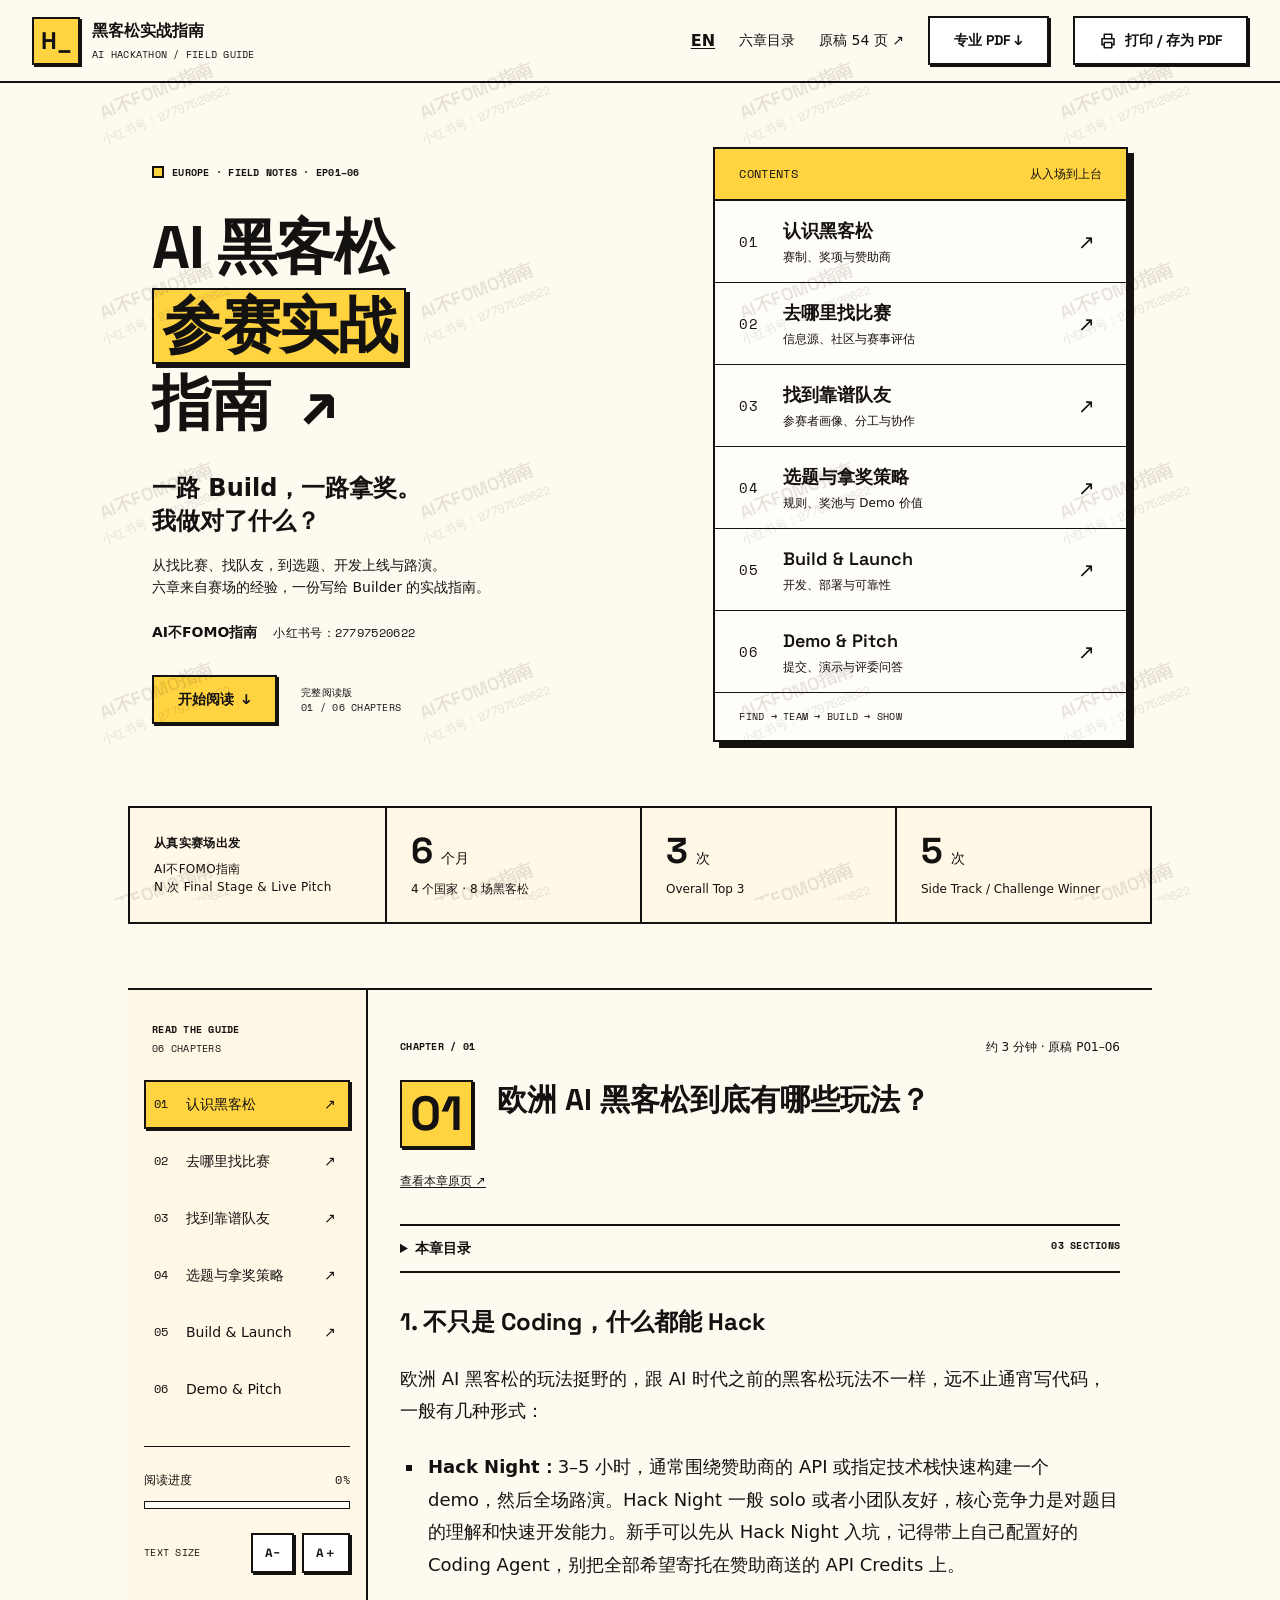
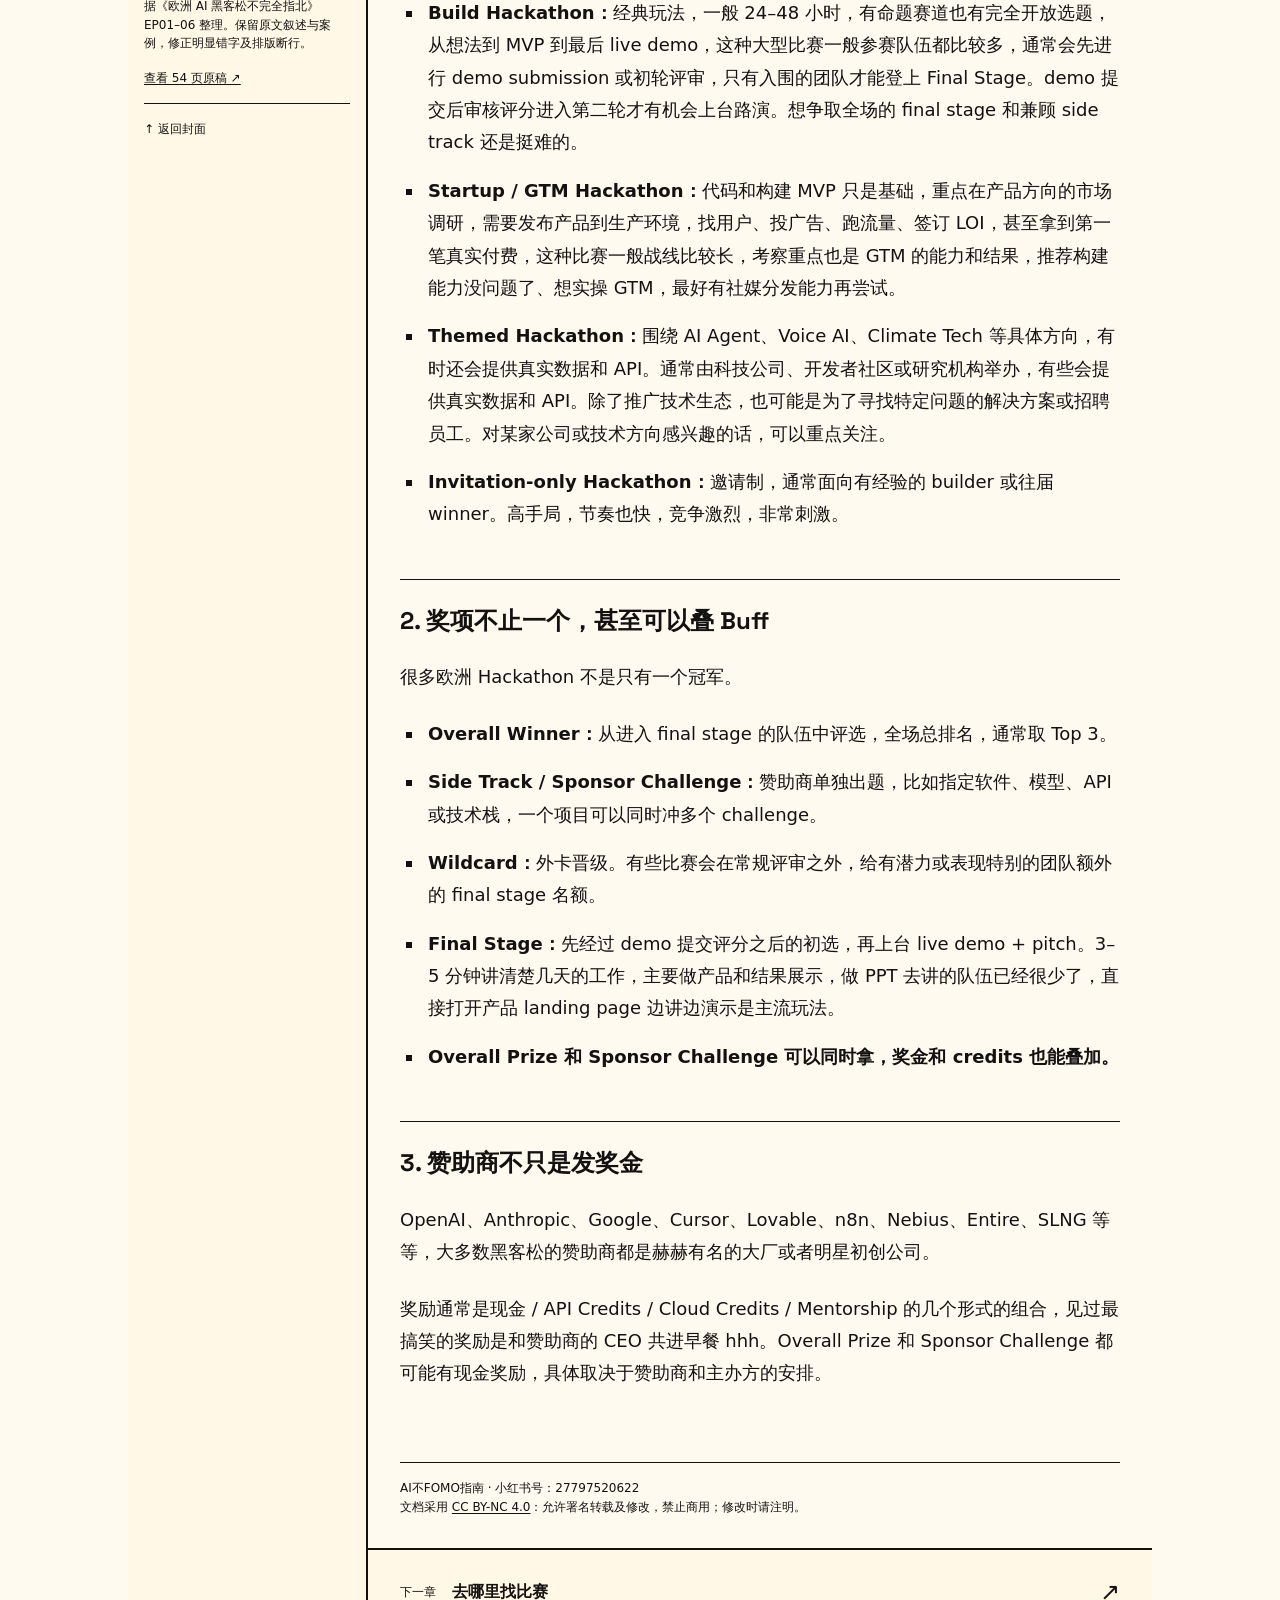
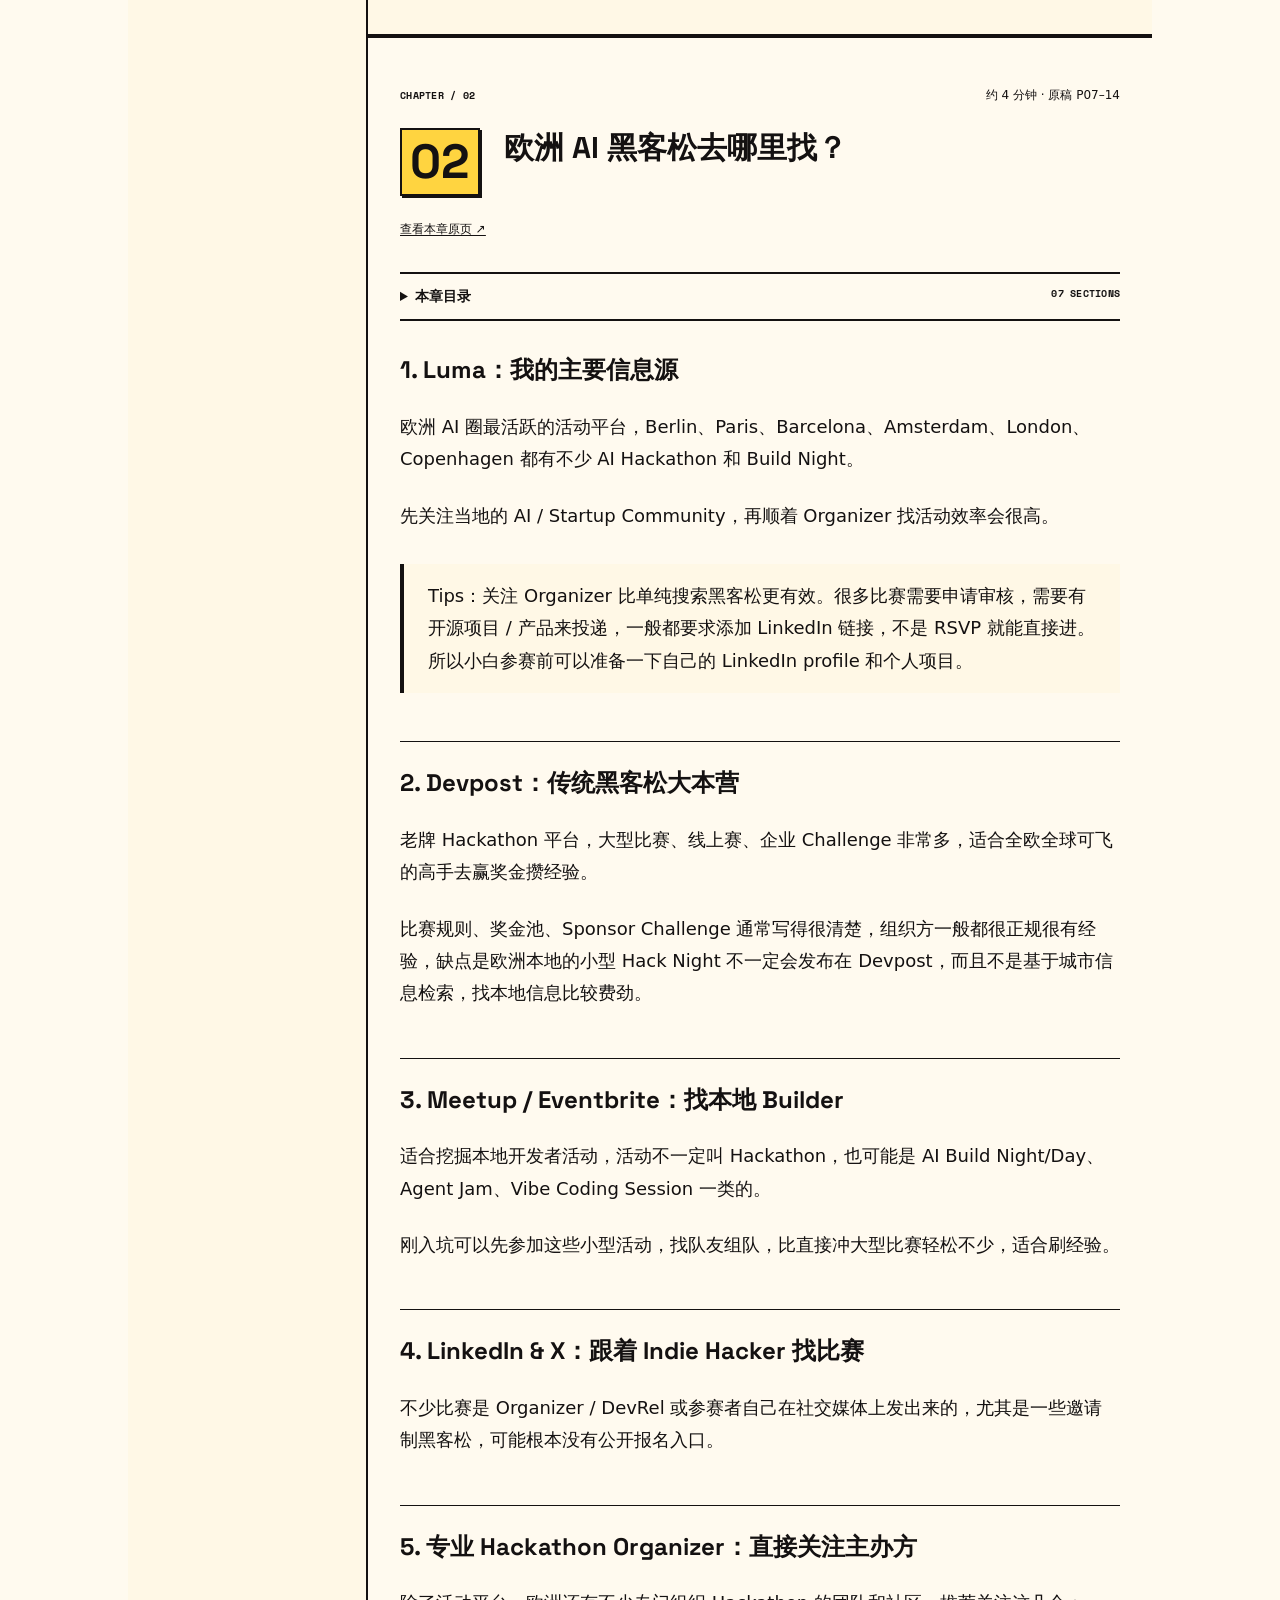
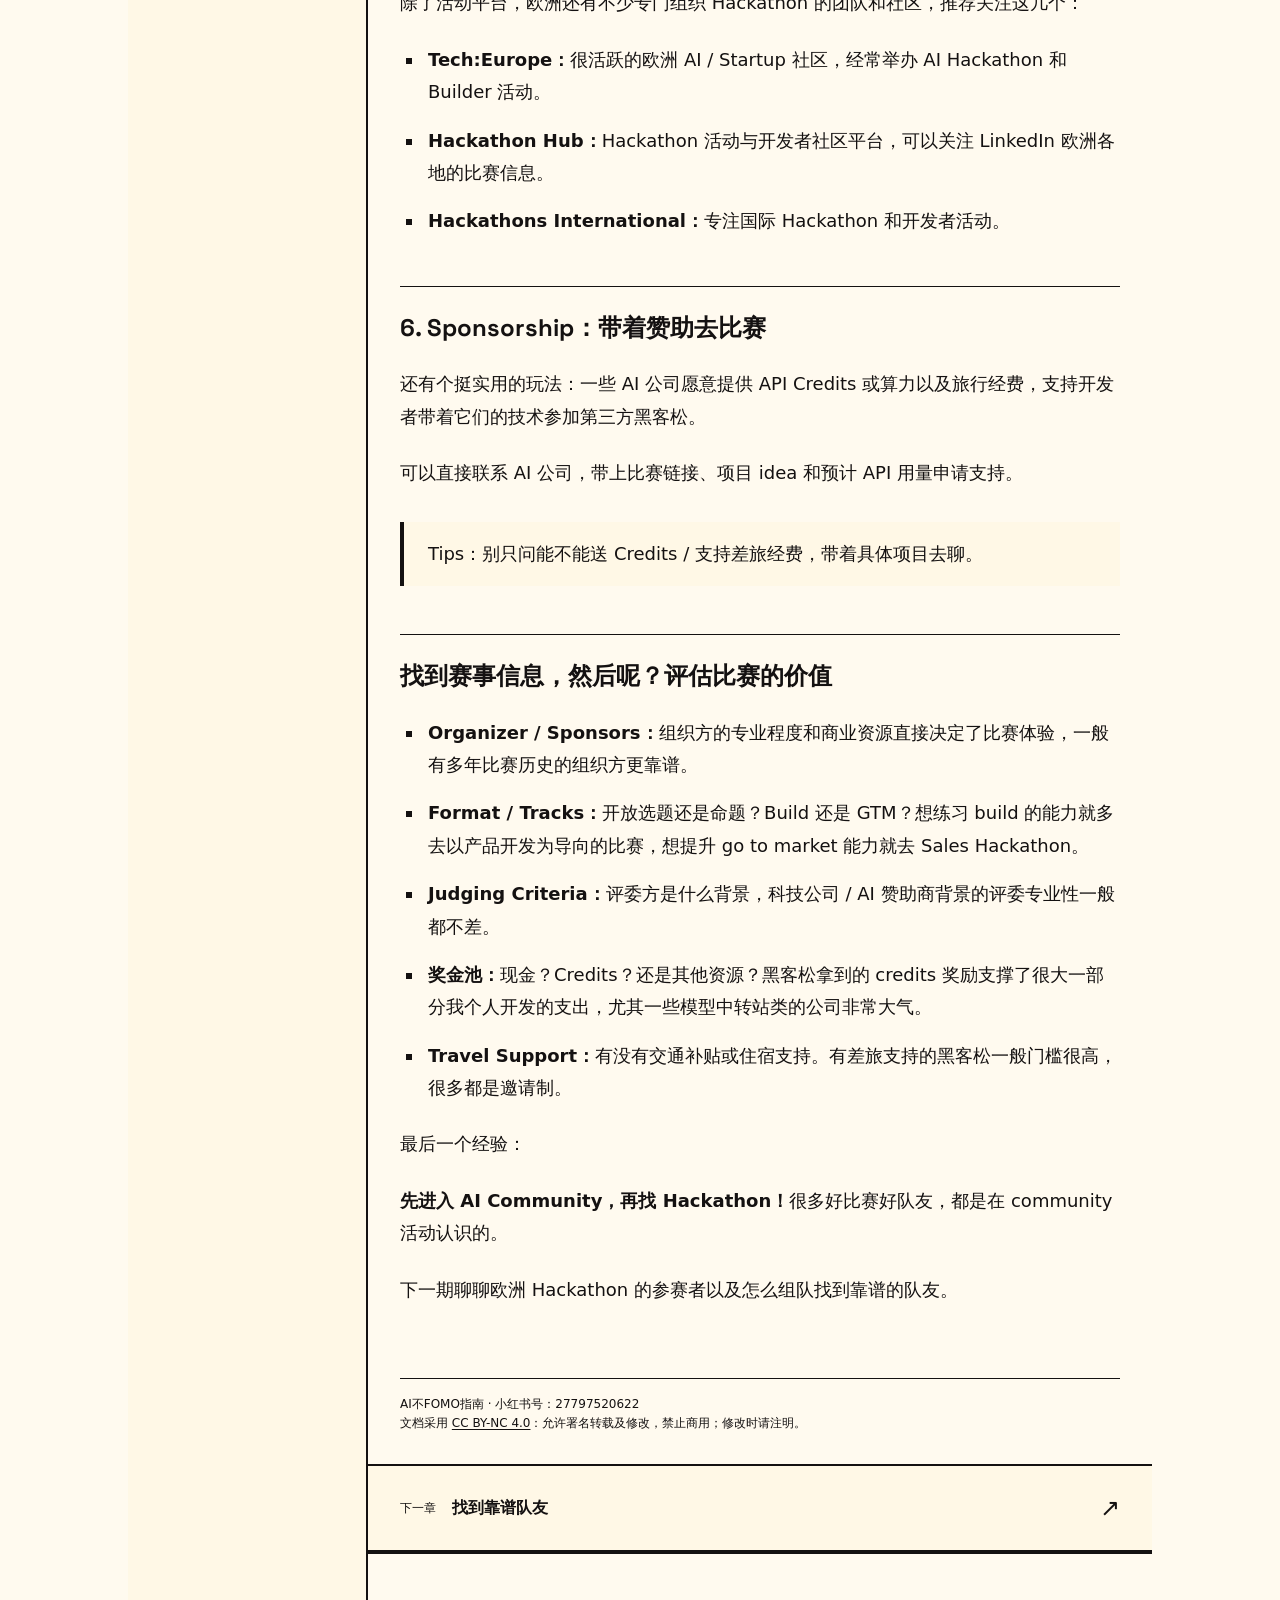
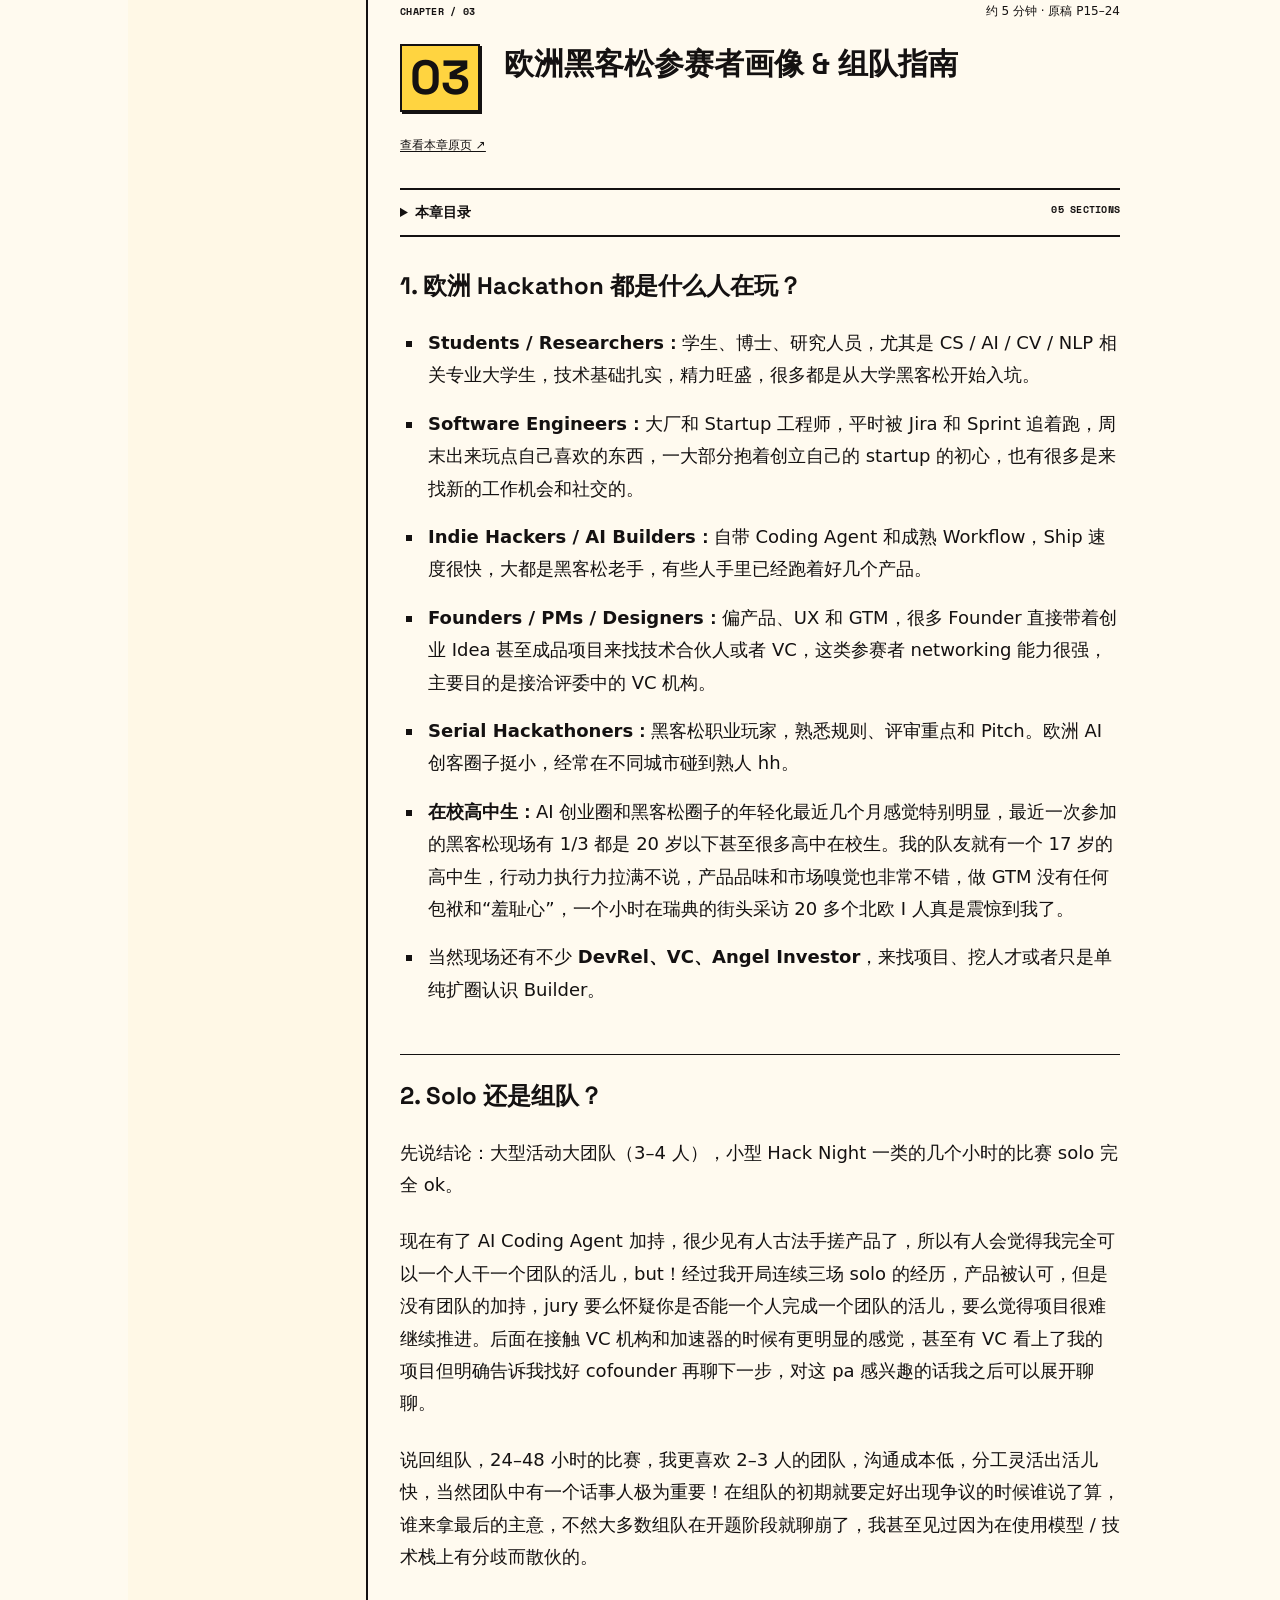
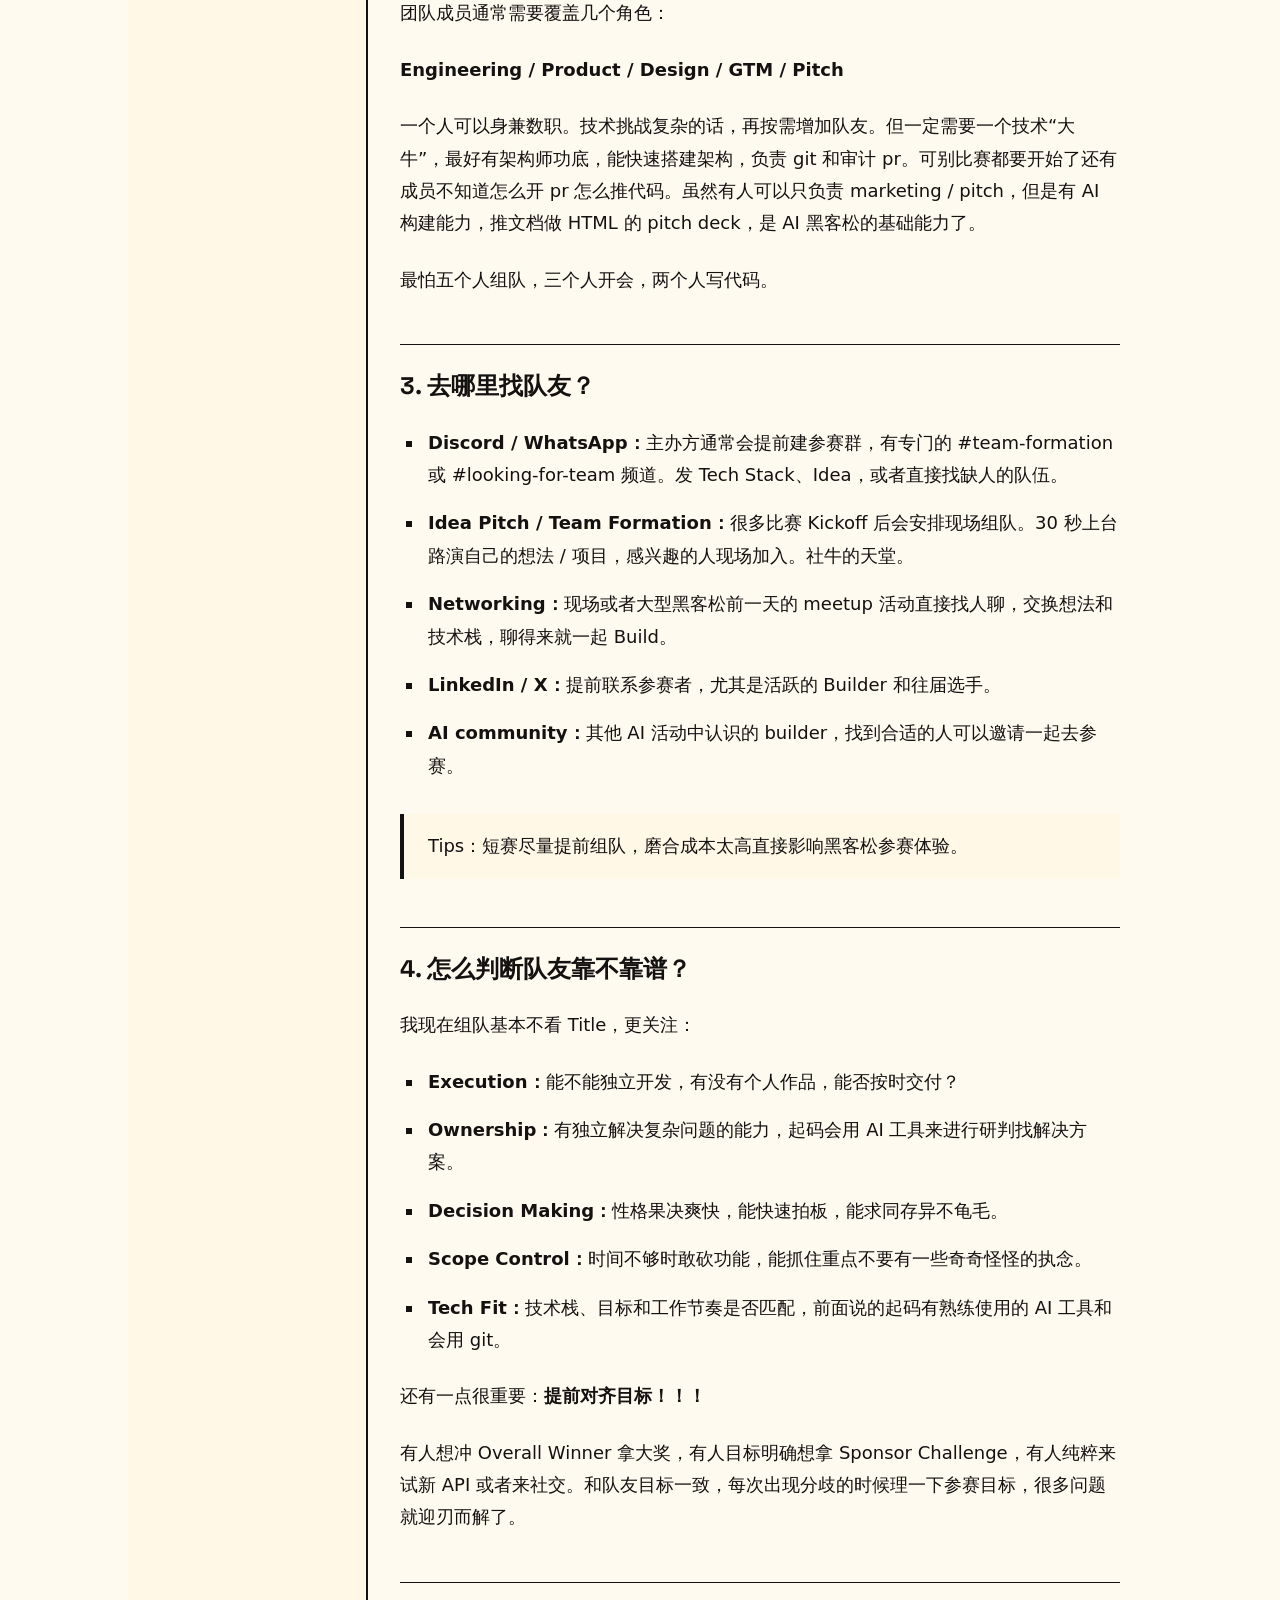
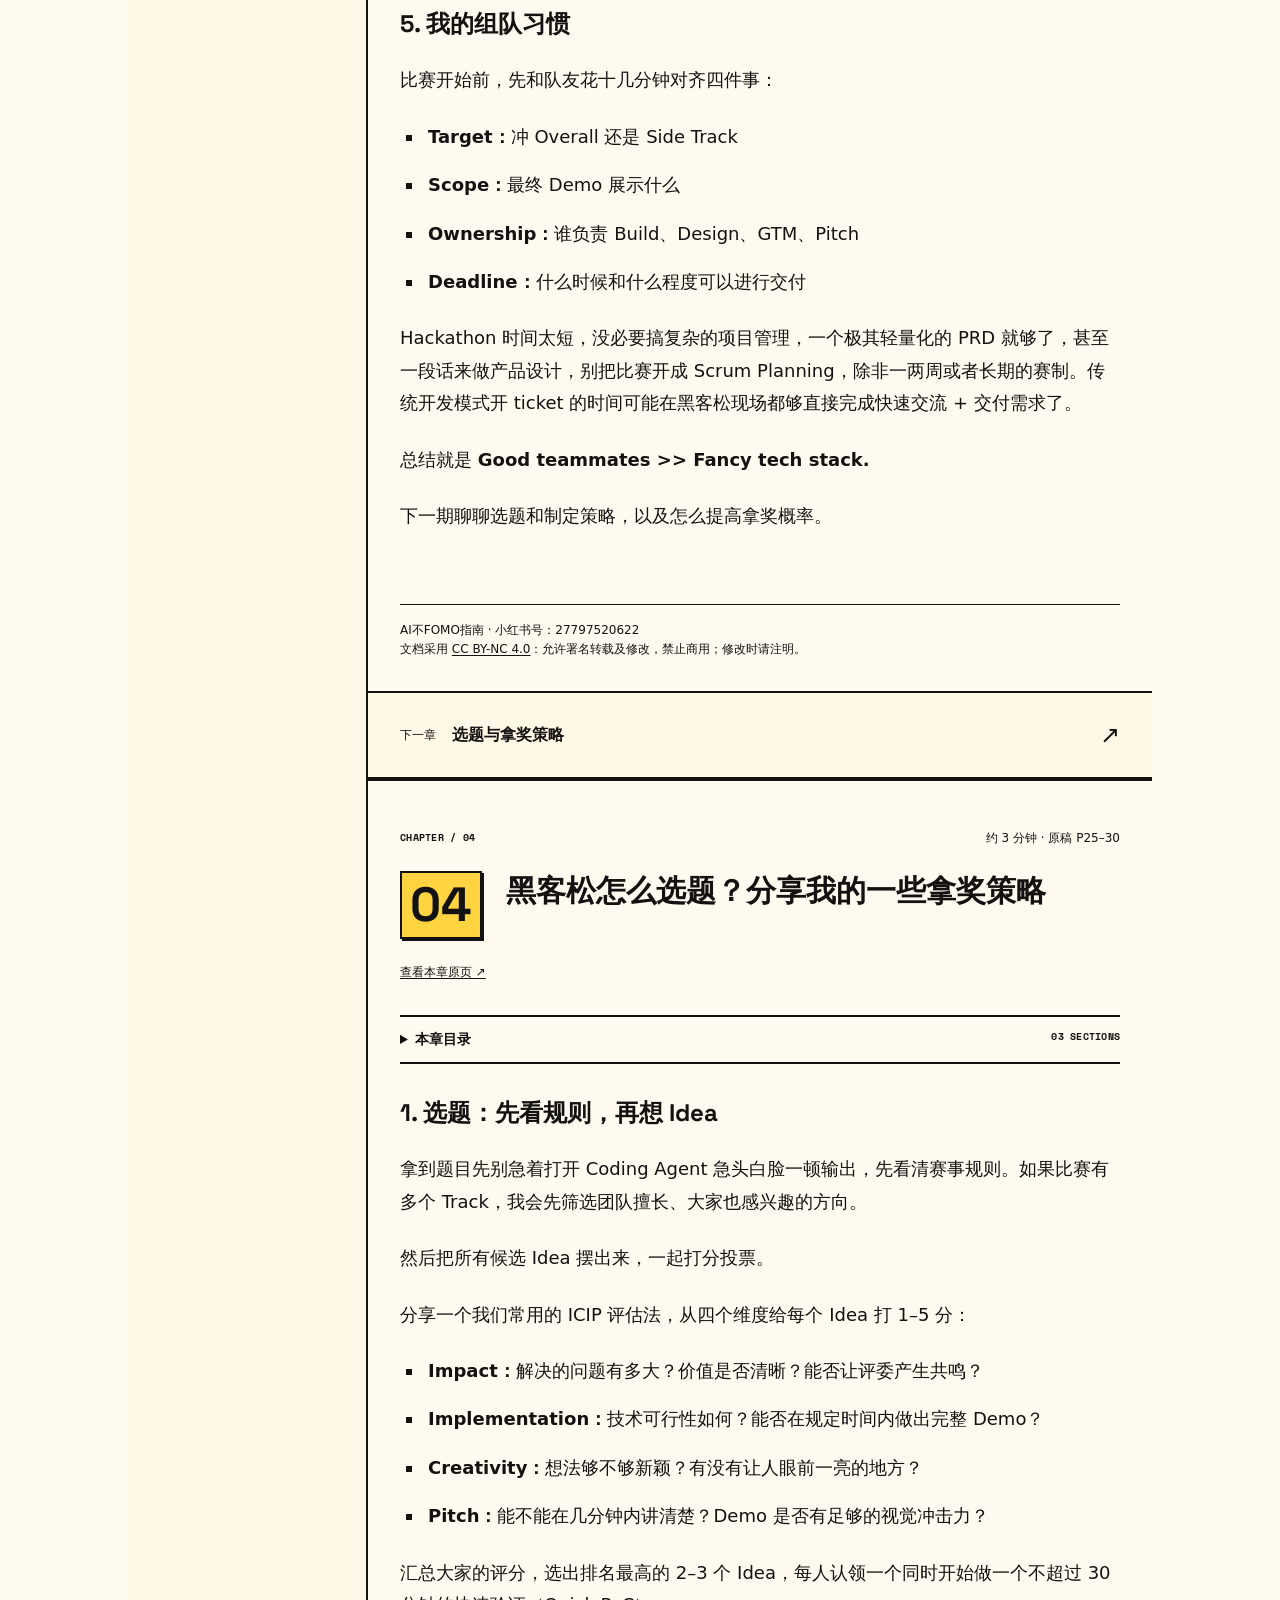
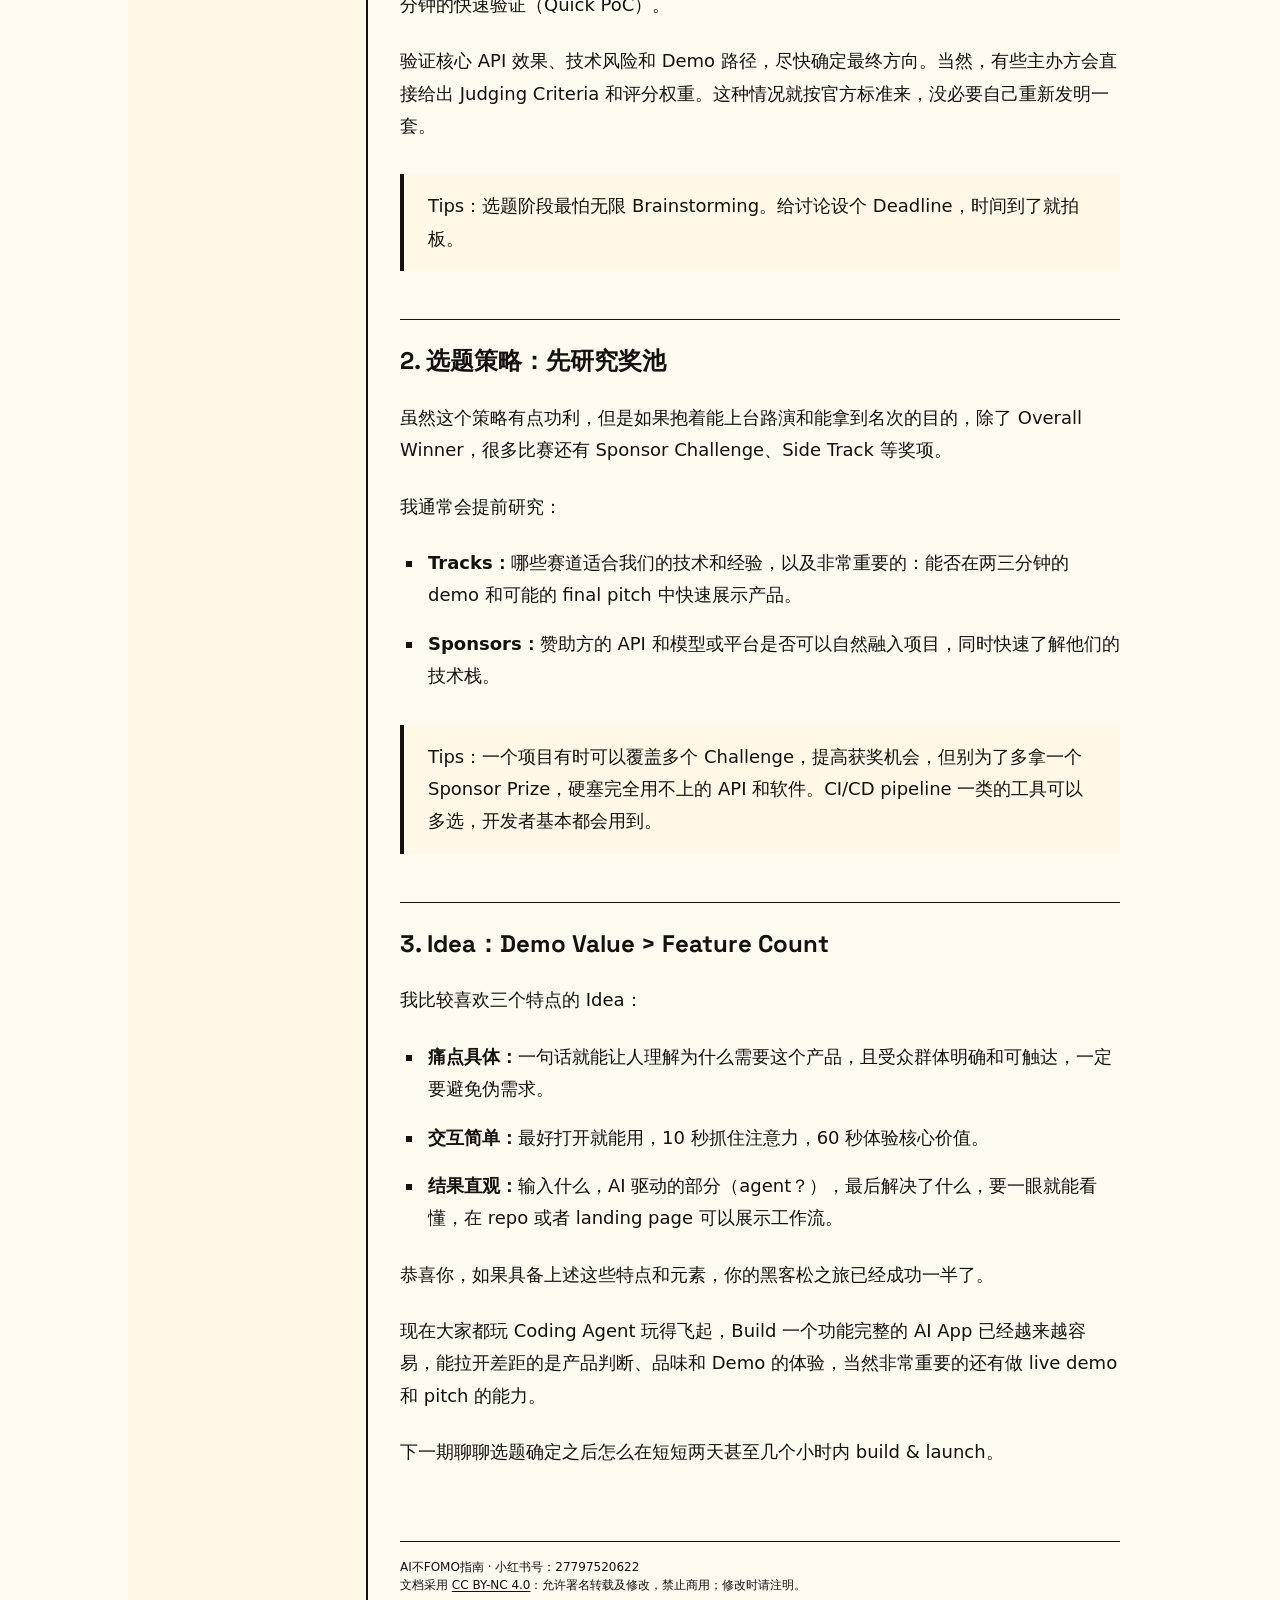
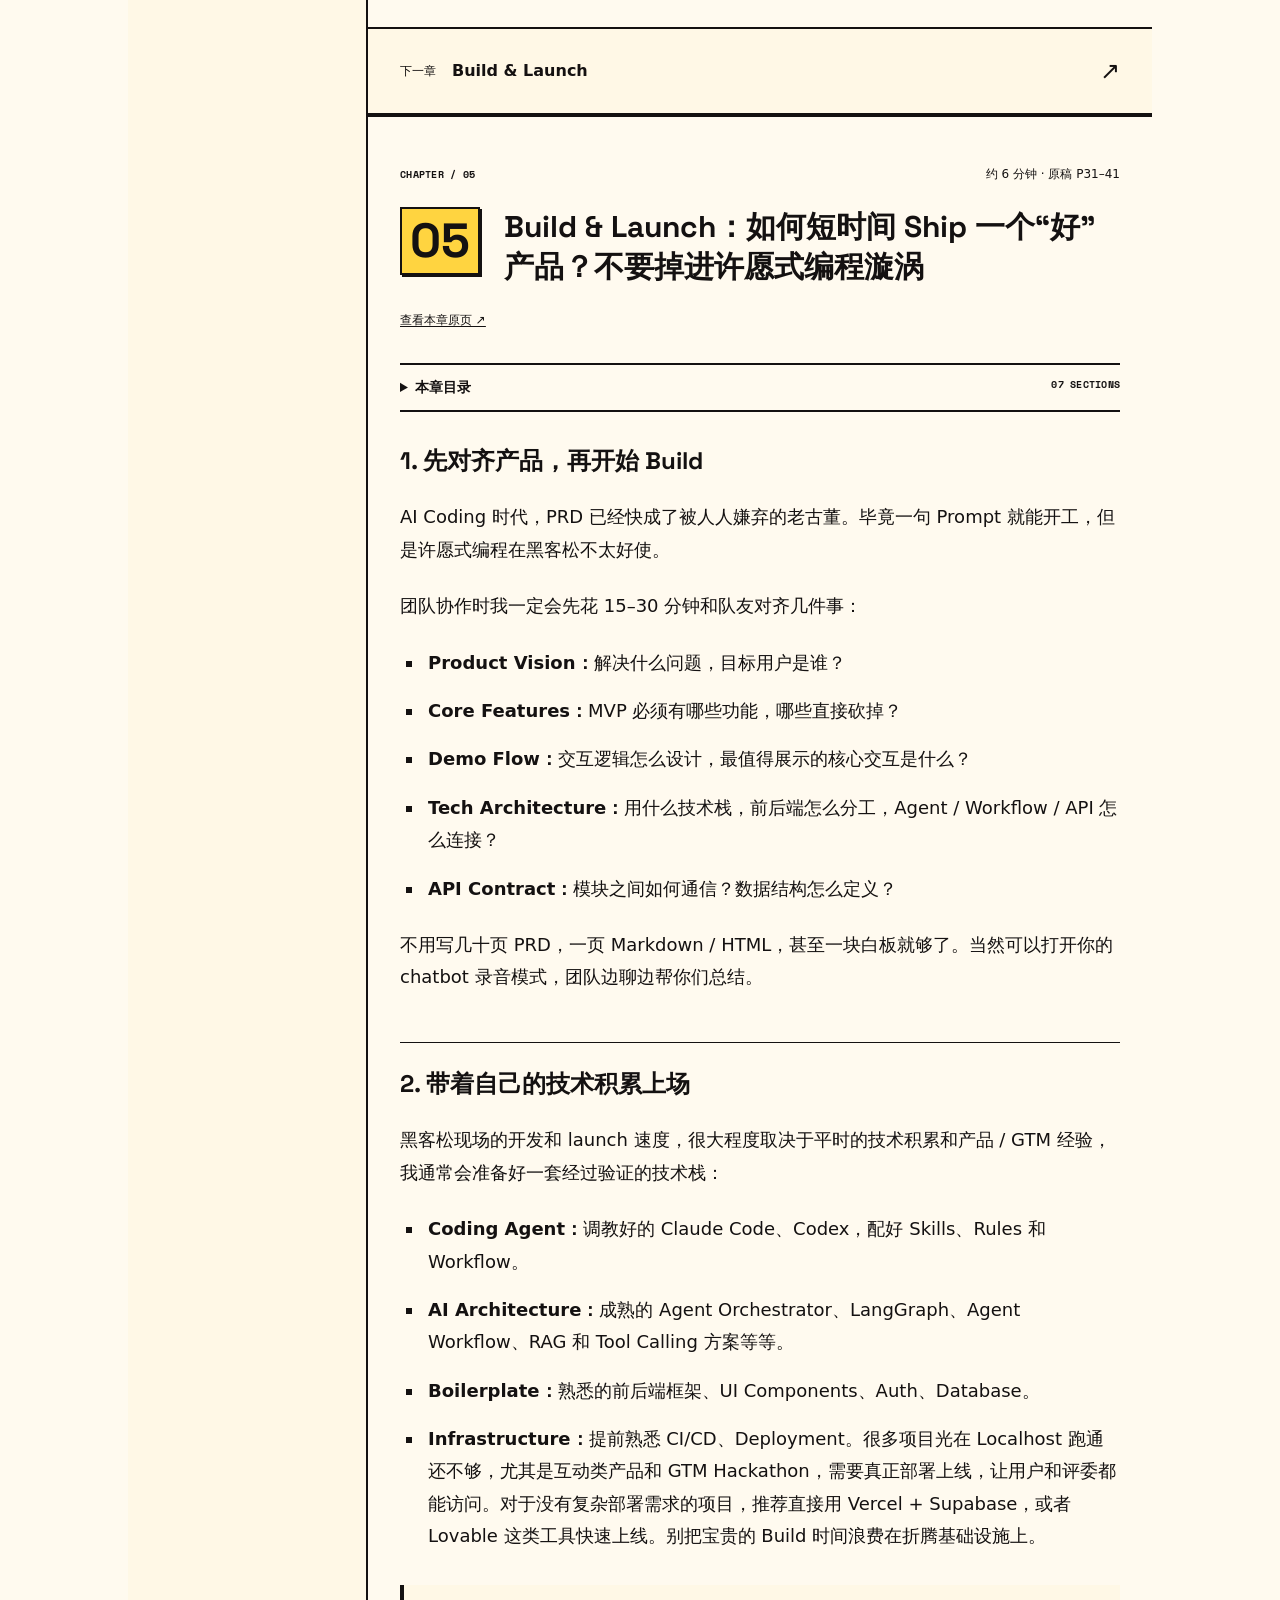
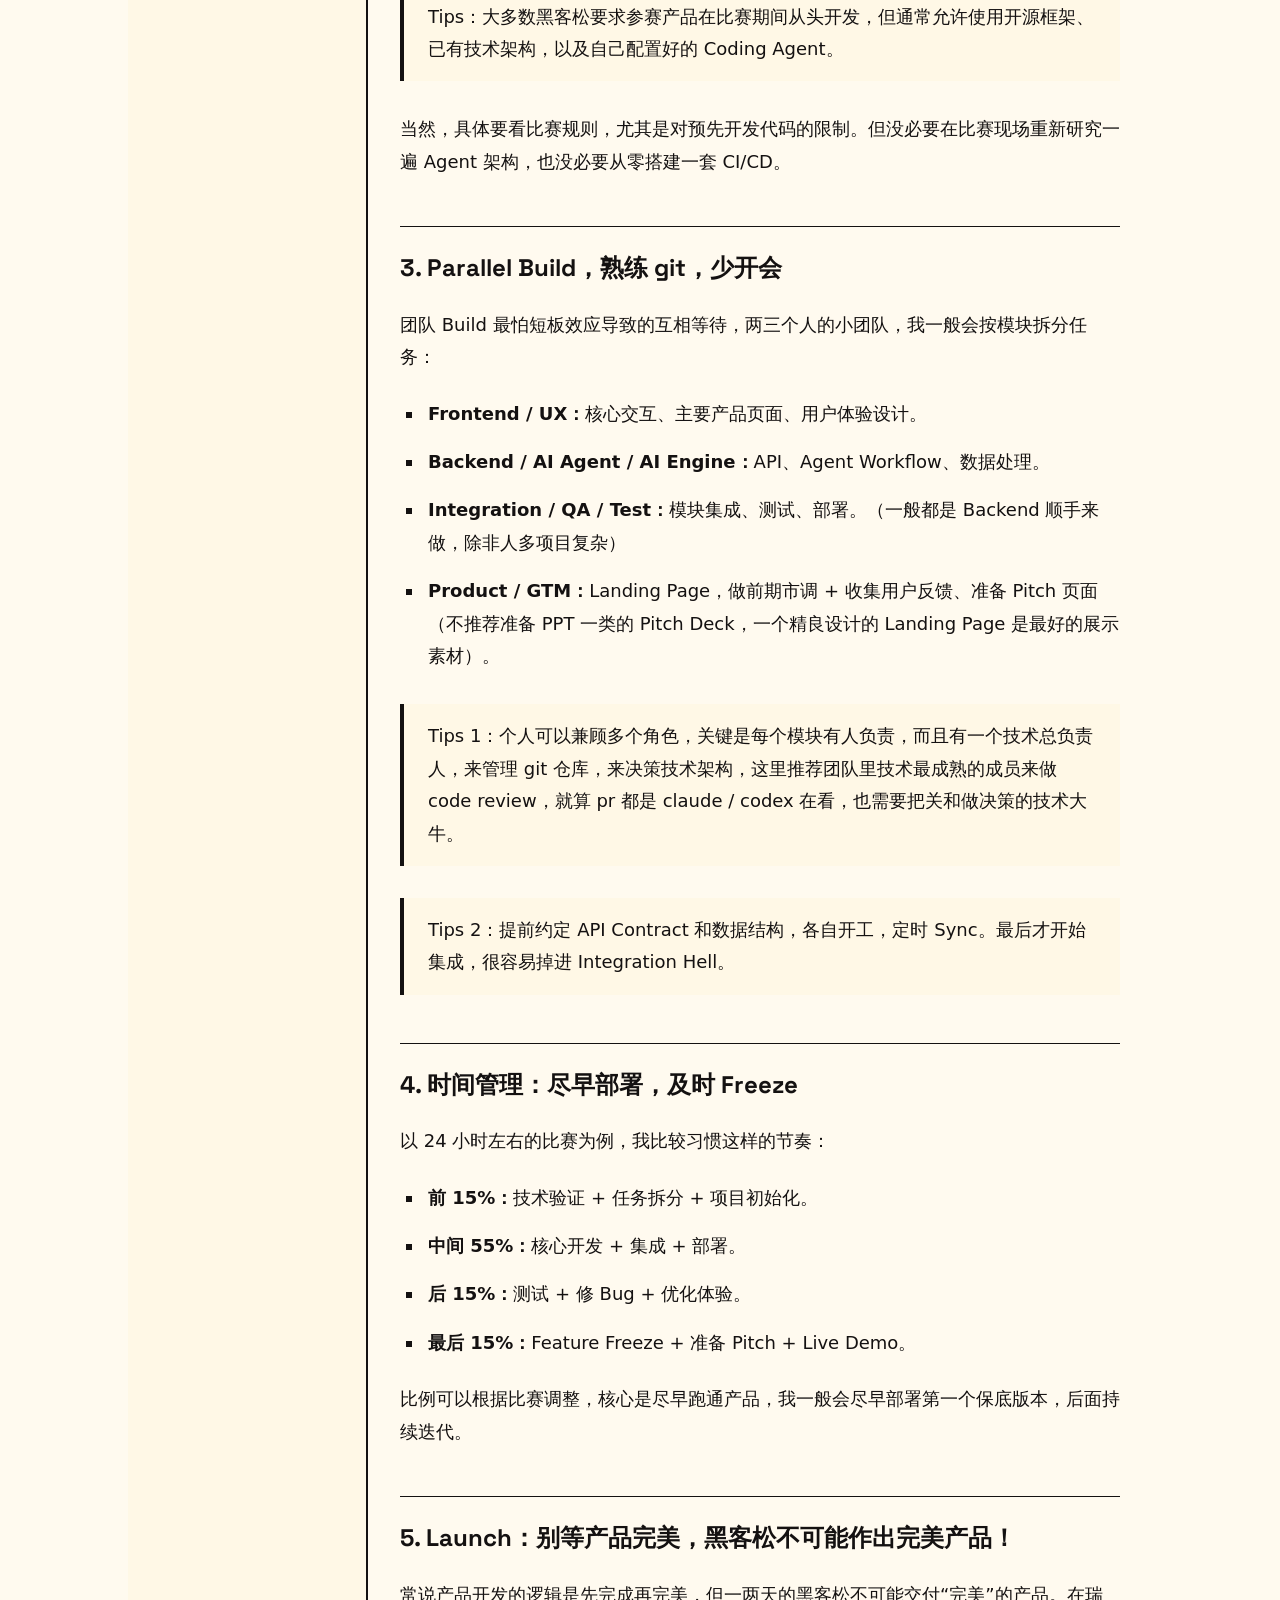
==== index.html @ d90af65c "Publish bilingual AI hackathon guide with content and code licenses" ====
<!doctype html>
<html lang="zh-CN"><head><meta charset="utf-8"><meta name="viewport" content="width=device-width,initial-scale=1"><meta name="description" content="从找比赛、找队友，到选题、开发上线与 Demo 路演。欧洲 AI 黑客松六章实战经验，完整阅读版。"><title>AI 黑客松参赛实战指南</title><link rel="stylesheet" href="assets/fonts.css"><link rel="stylesheet" href="assets/hardstock.css"><link rel="stylesheet" href="assets/site.css?v=3"><script defer src="assets/site.js?v=3"></script></head>
<body data-hs-theme="paper-yellow" id="top"><div class="watermark-layer" aria-hidden="true" inert><span class="watermark-tile"><strong>AI不FOMO指南</strong><span>小红书号：27797520622</span></span><span class="watermark-tile"><strong>AI不FOMO指南</strong><span>小红书号：27797520622</span></span><span class="watermark-tile"><strong>AI不FOMO指南</strong><span>小红书号：27797520622</span></span><span class="watermark-tile"><strong>AI不FOMO指南</strong><span>小红书号：27797520622</span></span><span class="watermark-tile"><strong>AI不FOMO指南</strong><span>小红书号：27797520622</span></span><span class="watermark-tile"><strong>AI不FOMO指南</strong><span>小红书号：27797520622</span></span><span class="watermark-tile"><strong>AI不FOMO指南</strong><span>小红书号：27797520622</span></span><span class="watermark-tile"><strong>AI不FOMO指南</strong><span>小红书号：27797520622</span></span><span class="watermark-tile"><strong>AI不FOMO指南</strong><span>小红书号：27797520622</span></span><span class="watermark-tile"><strong>AI不FOMO指南</strong><span>小红书号：27797520622</span></span><span class="watermark-tile"><strong>AI不FOMO指南</strong><span>小红书号：27797520622</span></span><span class="watermark-tile"><strong>AI不FOMO指南</strong><span>小红书号：27797520622</span></span><span class="watermark-tile"><strong>AI不FOMO指南</strong><span>小红书号：27797520622</span></span><span class="watermark-tile"><strong>AI不FOMO指南</strong><span>小红书号：27797520622</span></span><span class="watermark-tile"><strong>AI不FOMO指南</strong><span>小红书号：27797520622</span></span><span class="watermark-tile"><strong>AI不FOMO指南</strong><span>小红书号：27797520622</span></span><span class="watermark-tile"><strong>AI不FOMO指南</strong><span>小红书号：27797520622</span></span><span class="watermark-tile"><strong>AI不FOMO指南</strong><span>小红书号：27797520622</span></span><span class="watermark-tile"><strong>AI不FOMO指南</strong><span>小红书号：27797520622</span></span><span class="watermark-tile"><strong>AI不FOMO指南</strong><span>小红书号：27797520622</span></span><span class="watermark-tile"><strong>AI不FOMO指南</strong><span>小红书号：27797520622</span></span><span class="watermark-tile"><strong>AI不FOMO指南</strong><span>小红书号：27797520622</span></span><span class="watermark-tile"><strong>AI不FOMO指南</strong><span>小红书号：27797520622</span></span><span class="watermark-tile"><strong>AI不FOMO指南</strong><span>小红书号：27797520622</span></span><span class="watermark-tile"><strong>AI不FOMO指南</strong><span>小红书号：27797520622</span></span><span class="watermark-tile"><strong>AI不FOMO指南</strong><span>小红书号：27797520622</span></span><span class="watermark-tile"><strong>AI不FOMO指南</strong><span>小红书号：27797520622</span></span><span class="watermark-tile"><strong>AI不FOMO指南</strong><span>小红书号：27797520622</span></span><span class="watermark-tile"><strong>AI不FOMO指南</strong><span>小红书号：27797520622</span></span><span class="watermark-tile"><strong>AI不FOMO指南</strong><span>小红书号：27797520622</span></span><span class="watermark-tile"><strong>AI不FOMO指南</strong><span>小红书号：27797520622</span></span><span class="watermark-tile"><strong>AI不FOMO指南</strong><span>小红书号：27797520622</span></span><span class="watermark-tile"><strong>AI不FOMO指南</strong><span>小红书号：27797520622</span></span><span class="watermark-tile"><strong>AI不FOMO指南</strong><span>小红书号：27797520622</span></span><span class="watermark-tile"><strong>AI不FOMO指南</strong><span>小红书号：27797520622</span></span><span class="watermark-tile"><strong>AI不FOMO指南</strong><span>小红书号：27797520622</span></span><span class="watermark-tile"><strong>AI不FOMO指南</strong><span>小红书号：27797520622</span></span><span class="watermark-tile"><strong>AI不FOMO指南</strong><span>小红书号：27797520622</span></span><span class="watermark-tile"><strong>AI不FOMO指南</strong><span>小红书号：27797520622</span></span><span class="watermark-tile"><strong>AI不FOMO指南</strong><span>小红书号：27797520622</span></span><span class="watermark-tile"><strong>AI不FOMO指南</strong><span>小红书号：27797520622</span></span><span class="watermark-tile"><strong>AI不FOMO指南</strong><span>小红书号：27797520622</span></span><span class="watermark-tile"><strong>AI不FOMO指南</strong><span>小红书号：27797520622</span></span><span class="watermark-tile"><strong>AI不FOMO指南</strong><span>小红书号：27797520622</span></span><span class="watermark-tile"><strong>AI不FOMO指南</strong><span>小红书号：27797520622</span></span><span class="watermark-tile"><strong>AI不FOMO指南</strong><span>小红书号：27797520622</span></span><span class="watermark-tile"><strong>AI不FOMO指南</strong><span>小红书号：27797520622</span></span><span class="watermark-tile"><strong>AI不FOMO指南</strong><span>小红书号：27797520622</span></span><span class="watermark-tile"><strong>AI不FOMO指南</strong><span>小红书号：27797520622</span></span><span class="watermark-tile"><strong>AI不FOMO指南</strong><span>小红书号：27797520622</span></span><span class="watermark-tile"><strong>AI不FOMO指南</strong><span>小红书号：27797520622</span></span><span class="watermark-tile"><strong>AI不FOMO指南</strong><span>小红书号：27797520622</span></span><span class="watermark-tile"><strong>AI不FOMO指南</strong><span>小红书号：27797520622</span></span><span class="watermark-tile"><strong>AI不FOMO指南</strong><span>小红书号：27797520622</span></span><span class="watermark-tile"><strong>AI不FOMO指南</strong><span>小红书号：27797520622</span></span><span class="watermark-tile"><strong>AI不FOMO指南</strong><span>小红书号：27797520622</span></span><span class="watermark-tile"><strong>AI不FOMO指南</strong><span>小红书号：27797520622</span></span><span class="watermark-tile"><strong>AI不FOMO指南</strong><span>小红书号：27797520622</span></span><span class="watermark-tile"><strong>AI不FOMO指南</strong><span>小红书号：27797520622</span></span><span class="watermark-tile"><strong>AI不FOMO指南</strong><span>小红书号：27797520622</span></span><span class="watermark-tile"><strong>AI不FOMO指南</strong><span>小红书号：27797520622</span></span><span class="watermark-tile"><strong>AI不FOMO指南</strong><span>小红书号：27797520622</span></span><span class="watermark-tile"><strong>AI不FOMO指南</strong><span>小红书号：27797520622</span></span><span class="watermark-tile"><strong>AI不FOMO指南</strong><span>小红书号：27797520622</span></span><span class="watermark-tile"><strong>AI不FOMO指南</strong><span>小红书号：27797520622</span></span><span class="watermark-tile"><strong>AI不FOMO指南</strong><span>小红书号：27797520622</span></span><span class="watermark-tile"><strong>AI不FOMO指南</strong><span>小红书号：27797520622</span></span><span class="watermark-tile"><strong>AI不FOMO指南</strong><span>小红书号：27797520622</span></span><span class="watermark-tile"><strong>AI不FOMO指南</strong><span>小红书号：27797520622</span></span><span class="watermark-tile"><strong>AI不FOMO指南</strong><span>小红书号：27797520622</span></span><span class="watermark-tile"><strong>AI不FOMO指南</strong><span>小红书号：27797520622</span></span><span class="watermark-tile"><strong>AI不FOMO指南</strong><span>小红书号：27797520622</span></span><span class="watermark-tile"><strong>AI不FOMO指南</strong><span>小红书号：27797520622</span></span><span class="watermark-tile"><strong>AI不FOMO指南</strong><span>小红书号：27797520622</span></span><span class="watermark-tile"><strong>AI不FOMO指南</strong><span>小红书号：27797520622</span></span><span class="watermark-tile"><strong>AI不FOMO指南</strong><span>小红书号：27797520622</span></span><span class="watermark-tile"><strong>AI不FOMO指南</strong><span>小红书号：27797520622</span></span><span class="watermark-tile"><strong>AI不FOMO指南</strong><span>小红书号：27797520622</span></span><span class="watermark-tile"><strong>AI不FOMO指南</strong><span>小红书号：27797520622</span></span><span class="watermark-tile"><strong>AI不FOMO指南</strong><span>小红书号：27797520622</span></span></div><a class="skip-link hs-btn" href="#reading">跳到正文</a>
<header class="site-header"><a class="brand" href="#top" aria-label="AI 黑客松实战指南首页"><span class="brand-mark" aria-hidden="true">H<span>_</span></span><span>黑客松实战指南<small class="mono">AI HACKATHON / FIELD GUIDE</small></span></a><div class="header-actions"><a class="language-link" href="en.html" lang="en">EN</a><a class="desktop-link" href="#contents">六章目录</a><a class="desktop-link" href="source.html" target="_blank">原稿 54 页 ↗</a><a class="hs-btn" href="guide.zh.pdf" download>专业 PDF ↓</a><button class="hs-btn print-button" type="button"><svg width="18" height="18" viewBox="0 0 24 24" fill="none" stroke="currentColor" stroke-width="2" aria-hidden="true"><path d="M7 8V3h10v5M7 17H4V9h16v8h-3M7 14h10v7H7z"/></svg><span>打印 / 存为 PDF</span></button></div></header>
<main><section class="hero" aria-labelledby="book-title"><div class="hero-copy"><p class="eyebrow mono"><span class="edition-square" aria-hidden="true"></span> EUROPE · FIELD NOTES · EP01–06</p><h1 id="book-title">AI 黑客松<br><mark>参赛实战</mark><br>指南<span class="title-arrow" aria-hidden="true">↗</span></h1><p class="hero-subtitle">一路 Build，一路拿奖。<br>我做对了什么？</p><p class="hero-description">从找比赛、找队友，到选题、开发上线与路演。<br class="desktop-break">六章来自赛场的经验，一份写给 Builder 的实战指南。</p><p class="author-line"><strong>AI不FOMO指南</strong><span class="mono">小红书号：27797520622</span></p><div class="hero-actions"><a class="hs-btn hs-btn--primary" href="#chapter-1">开始阅读 <span aria-hidden="true">↓</span></a><a class="resume-link" id="resume-link" href="#chapter-1" hidden>继续上次阅读 ↗</a><span class="mono edition-note">完整阅读版<br>01 / 06 CHAPTERS</span></div></div>
<nav class="hero-index" id="contents" aria-label="全书目录"><div class="index-head"><span class="mono">CONTENTS</span><span>从入场到上台</span></div><a href="#chapter-1" class="index-row"><span class="index-no mono">01</span><span><strong>认识黑客松</strong><small>赛制、奖项与赞助商</small></span><span class="index-arrow" aria-hidden="true">↗</span></a><a href="#chapter-2" class="index-row"><span class="index-no mono">02</span><span><strong>去哪里找比赛</strong><small>信息源、社区与赛事评估</small></span><span class="index-arrow" aria-hidden="true">↗</span></a><a href="#chapter-3" class="index-row"><span class="index-no mono">03</span><span><strong>找到靠谱队友</strong><small>参赛者画像、分工与协作</small></span><span class="index-arrow" aria-hidden="true">↗</span></a><a href="#chapter-4" class="index-row"><span class="index-no mono">04</span><span><strong>选题与拿奖策略</strong><small>规则、奖池与 Demo 价值</small></span><span class="index-arrow" aria-hidden="true">↗</span></a><a href="#chapter-5" class="index-row"><span class="index-no mono">05</span><span><strong>Build & Launch</strong><small>开发、部署与可靠性</small></span><span class="index-arrow" aria-hidden="true">↗</span></a><a href="#chapter-6" class="index-row"><span class="index-no mono">06</span><span><strong>Demo & Pitch</strong><small>提交、演示与评委问答</small></span><span class="index-arrow" aria-hidden="true">↗</span></a><div class="index-foot mono">FIND → TEAM → BUILD → SHOW</div></nav></section>
<section class="record-strip" aria-label="原作者参赛经历"><div class="record-label mono">从真实赛场出发<span>AI不FOMO指南<br>N 次 Final Stage &amp; Live Pitch</span></div><div><strong>6<span>个月</span></strong><small>4 个国家 · 8 场黑客松</small></div><div><strong>3<span>次</span></strong><small>Overall Top 3</small></div><div><strong>5<span>次</span></strong><small>Side Track / Challenge Winner</small></div></section>
<div class="mobile-bar"><button class="hs-btn hs-btn--sm" id="mobile-menu" aria-expanded="false" aria-controls="sidebar">章节目录 <span aria-hidden="true">≡</span></button><span id="mobile-current">01 / 认识黑客松</span><span id="mobile-progress" class="mono">0%</span></div>
<div class="reading-layout" id="reading"><aside class="sidebar" id="sidebar"><div class="sidebar-inner"><div class="sidebar-label mono">READ THE GUIDE <span>06 CHAPTERS</span></div><nav aria-label="阅读章节"><a class="toc-link" href="#chapter-1" data-chapter="1"><span class="mono">01</span><span>认识黑客松</span><span aria-hidden="true">↗</span></a><a class="toc-link" href="#chapter-2" data-chapter="2"><span class="mono">02</span><span>去哪里找比赛</span><span aria-hidden="true">↗</span></a><a class="toc-link" href="#chapter-3" data-chapter="3"><span class="mono">03</span><span>找到靠谱队友</span><span aria-hidden="true">↗</span></a><a class="toc-link" href="#chapter-4" data-chapter="4"><span class="mono">04</span><span>选题与拿奖策略</span><span aria-hidden="true">↗</span></a><a class="toc-link" href="#chapter-5" data-chapter="5"><span class="mono">05</span><span>Build & Launch</span><span aria-hidden="true">↗</span></a><a class="toc-link" href="#chapter-6" data-chapter="6"><span class="mono">06</span><span>Demo & Pitch</span><span aria-hidden="true">↗</span></a></nav><div class="reading-progress"><div><span>阅读进度</span><span id="progress-value" class="mono">0%</span></div><progress id="progress" value="0" max="100" aria-label="全书阅读进度">0%</progress></div><div class="reader-tools"><span class="mono">TEXT SIZE</span><button class="hs-btn hs-btn--sm" id="text-smaller" aria-label="减小正文字号">A−</button><button class="hs-btn hs-btn--sm" id="text-larger" aria-label="增大正文字号">A＋</button></div><p class="source-note">据《欧洲 AI 黑客松不完全指北》EP01–06 整理。保留原文叙述与案例，修正明显错字及排版断行。</p><a class="sidebar-source" href="source.html" target="_blank">查看 54 页原稿 ↗</a><a class="back-top" href="#top">↑ 返回封面</a></div></aside><div class="chapters"><section class="chapter" id="chapter-1" aria-labelledby="title-1">
<header class="chapter-head"><div class="chapter-meta"><span class="mono">CHAPTER / 01</span><span>约 3 分钟 · 原稿 P01–06</span></div>
<div class="chapter-title"><span class="chapter-num" aria-hidden="true">01</span><h2 id="title-1">欧洲 AI 黑客松到底有哪些玩法？</h2></div>
<a class="source-link" href="source.html#page-2" target="_blank" data-source="2">查看本章原页 ↗</a></header>
<details class="chapter-outline"><summary>本章目录 <span class="mono">03 SECTIONS</span></summary><nav aria-label="第 1 章小节"><a href="#chapter-1-1">1. 不只是 Coding，什么都能 Hack</a><a href="#chapter-1-2">2. 奖项不止一个，甚至可以叠 Buff</a><a href="#chapter-1-3">3. 赞助商不只是发奖金</a></nav></details>
<div class="prose"><h3 id="chapter-1-1" data-page="2">1. 不只是 Coding，什么都能 Hack</h3><p data-page="2">欧洲 AI 黑客松的玩法挺野的，跟 AI 时代之前的黑客松玩法不一样，远不止通宵写代码，一般有几种形式：</p><ul><li data-page="3"><strong>Hack Night：</strong>3–5 小时，通常围绕赞助商的 API 或指定技术栈快速构建一个 demo，然后全场路演。Hack Night 一般 solo 或者小团队友好，核心竞争力是对题目的理解和快速开发能力。新手可以先从 Hack Night 入坑，记得带上自己配置好的 Coding Agent，别把全部希望寄托在赞助商送的 API Credits 上。</li><li data-page="3"><strong>Build Hackathon：</strong>经典玩法，一般 24–48 小时，有命题赛道也有完全开放选题，从想法到 MVP 到最后 live demo，这种大型比赛一般参赛队伍都比较多，通常会先进行 demo submission 或初轮评审，只有入围的团队才能登上 Final Stage。demo 提交后审核评分进入第二轮才有机会上台路演。想争取全场的 final stage 和兼顾 side track 还是挺难的。</li><li data-page="3"><strong>Startup / GTM Hackathon：</strong>代码和构建 MVP 只是基础，重点在产品方向的市场调研，需要发布产品到生产环境，找用户、投广告、跑流量、签订 LOI，甚至拿到第一笔真实付费，这种比赛一般战线比较长，考察重点也是 GTM 的能力和结果，推荐构建能力没问题了、想实操 GTM，最好有社媒分发能力再尝试。</li><li data-page="4"><strong>Themed Hackathon：</strong>围绕 AI Agent、Voice AI、Climate Tech 等具体方向，有时还会提供真实数据和 API。通常由科技公司、开发者社区或研究机构举办，有些会提供真实数据和 API。除了推广技术生态，也可能是为了寻找特定问题的解决方案或招聘员工。对某家公司或技术方向感兴趣的话，可以重点关注。</li><li data-page="4"><strong>Invitation-only Hackathon：</strong>邀请制，通常面向有经验的 builder 或往届 winner。高手局，节奏也快，竞争激烈，非常刺激。</li></ul><h3 id="chapter-1-2" data-page="5">2. 奖项不止一个，甚至可以叠 Buff</h3><p data-page="5">很多欧洲 Hackathon 不是只有一个冠军。</p><ul><li data-page="5"><strong>Overall Winner：</strong>从进入 final stage 的队伍中评选，全场总排名，通常取 Top 3。</li><li data-page="5"><strong>Side Track / Sponsor Challenge：</strong>赞助商单独出题，比如指定软件、模型、API 或技术栈，一个项目可以同时冲多个 challenge。</li><li data-page="5"><strong>Wildcard：</strong>外卡晋级。有些比赛会在常规评审之外，给有潜力或表现特别的团队额外的 final stage 名额。</li><li data-page="5"><strong>Final Stage：</strong>先经过 demo 提交评分之后的初选，再上台 live demo + pitch。3–5 分钟讲清楚几天的工作，主要做产品和结果展示，做 PPT 去讲的队伍已经很少了，直接打开产品 landing page 边讲边演示是主流玩法。</li><li data-page="6"><strong>Overall Prize 和 Sponsor Challenge 可以同时拿，奖金和 credits 也能叠加。</strong></li></ul><h3 id="chapter-1-3" data-page="6">3. 赞助商不只是发奖金</h3><p data-page="6">OpenAI、Anthropic、Google、Cursor、Lovable、n8n、Nebius、Entire、SLNG 等等，大多数黑客松的赞助商都是赫赫有名的大厂或者明星初创公司。</p><p data-page="6">奖励通常是现金 / API Credits / Cloud Credits / Mentorship 的几个形式的组合，见过最搞笑的奖励是和赞助商的 CEO 共进早餐 hhh。Overall Prize 和 Sponsor Challenge 都可能有现金奖励，具体取决于赞助商和主办方的安排。</p></div><p class="rights-notice">AI不FOMO指南 · 小红书号：27797520622<br>文档采用 <a href="https://creativecommons.org/licenses/by-nc/4.0/" rel="license">CC BY-NC 4.0</a>：允许署名转载及修改，禁止商用；修改时请注明。</p><a href="#chapter-2" class="next-link">下一章 <strong>去哪里找比赛</strong><span aria-hidden="true">↗</span></a></section><section class="chapter" id="chapter-2" aria-labelledby="title-2">
<header class="chapter-head"><div class="chapter-meta"><span class="mono">CHAPTER / 02</span><span>约 4 分钟 · 原稿 P07–14</span></div>
<div class="chapter-title"><span class="chapter-num" aria-hidden="true">02</span><h2 id="title-2">欧洲 AI 黑客松去哪里找？</h2></div>
<a class="source-link" href="source.html#page-8" target="_blank" data-source="8">查看本章原页 ↗</a></header>
<details class="chapter-outline"><summary>本章目录 <span class="mono">07 SECTIONS</span></summary><nav aria-label="第 2 章小节"><a href="#chapter-2-1">1. Luma：我的主要信息源</a><a href="#chapter-2-2">2. Devpost：传统黑客松大本营</a><a href="#chapter-2-3">3. Meetup / Eventbrite：找本地 Builder</a><a href="#chapter-2-4">4. LinkedIn &amp; X：跟着 Indie Hacker 找比赛</a><a href="#chapter-2-5">5. 专业 Hackathon Organizer：直接关注主办方</a><a href="#chapter-2-6">6. Sponsorship：带着赞助去比赛</a><a href="#chapter-2-7">找到赛事信息，然后呢？评估比赛的价值</a></nav></details>
<div class="prose"><h3 id="chapter-2-1" data-page="8">1. Luma：我的主要信息源</h3><p data-page="8">欧洲 AI 圈最活跃的活动平台，Berlin、Paris、Barcelona、Amsterdam、London、Copenhagen 都有不少 AI Hackathon 和 Build Night。</p><p data-page="8">先关注当地的 AI / Startup Community，再顺着 Organizer 找活动效率会很高。</p><blockquote data-page="9"><p>Tips：关注 Organizer 比单纯搜索黑客松更有效。很多比赛需要申请审核，需要有开源项目 / 产品来投递，一般都要求添加 LinkedIn 链接，不是 RSVP 就能直接进。所以小白参赛前可以准备一下自己的 LinkedIn profile 和个人项目。</p></blockquote><h3 id="chapter-2-2" data-page="9">2. Devpost：传统黑客松大本营</h3><p data-page="9">老牌 Hackathon 平台，大型比赛、线上赛、企业 Challenge 非常多，适合全欧全球可飞的高手去赢奖金攒经验。</p><p data-page="9">比赛规则、奖金池、Sponsor Challenge 通常写得很清楚，组织方一般都很正规很有经验，缺点是欧洲本地的小型 Hack Night 不一定会发布在 Devpost，而且不是基于城市信息检索，找本地信息比较费劲。</p><h3 id="chapter-2-3" data-page="10">3. Meetup / Eventbrite：找本地 Builder</h3><p data-page="10">适合挖掘本地开发者活动，活动不一定叫 Hackathon，也可能是 AI Build Night/Day、Agent Jam、Vibe Coding Session 一类的。</p><p data-page="10">刚入坑可以先参加这些小型活动，找队友组队，比直接冲大型比赛轻松不少，适合刷经验。</p><h3 id="chapter-2-4" data-page="10">4. LinkedIn &amp; X：跟着 Indie Hacker 找比赛</h3><p data-page="10">不少比赛是 Organizer / DevRel 或参赛者自己在社交媒体上发出来的，尤其是一些邀请制黑客松，可能根本没有公开报名入口。</p><h3 id="chapter-2-5" data-page="11">5. 专业 Hackathon Organizer：直接关注主办方</h3><p data-page="11">除了活动平台，欧洲还有不少专门组织 Hackathon 的团队和社区，推荐关注这几个：</p><ul><li data-page="11"><strong>Tech:Europe：</strong>很活跃的欧洲 AI / Startup 社区，经常举办 AI Hackathon 和 Builder 活动。</li><li data-page="11"><strong>Hackathon Hub：</strong>Hackathon 活动与开发者社区平台，可以关注 LinkedIn 欧洲各地的比赛信息。</li><li data-page="11"><strong>Hackathons International：</strong>专注国际 Hackathon 和开发者活动。</li></ul><h3 id="chapter-2-6" data-page="12">6. Sponsorship：带着赞助去比赛</h3><p data-page="12">还有个挺实用的玩法：一些 AI 公司愿意提供 API Credits 或算力以及旅行经费，支持开发者带着它们的技术参加第三方黑客松。</p><p data-page="12">可以直接联系 AI 公司，带上比赛链接、项目 idea 和预计 API 用量申请支持。</p><blockquote data-page="12"><p>Tips：别只问能不能送 Credits / 支持差旅经费，带着具体项目去聊。</p></blockquote><h3 id="chapter-2-7" data-page="12">找到赛事信息，然后呢？评估比赛的价值</h3><ul><li data-page="12"><strong>Organizer / Sponsors：</strong>组织方的专业程度和商业资源直接决定了比赛体验，一般有多年比赛历史的组织方更靠谱。</li><li data-page="12"><strong>Format / Tracks：</strong>开放选题还是命题？Build 还是 GTM？想练习 build 的能力就多去以产品开发为导向的比赛，想提升 go to market 能力就去 Sales Hackathon。</li><li data-page="13"><strong>Judging Criteria：</strong>评委方是什么背景，科技公司 / AI 赞助商背景的评委专业性一般都不差。</li><li data-page="13"><strong>奖金池：</strong>现金？Credits？还是其他资源？黑客松拿到的 credits 奖励支撑了很大一部分我个人开发的支出，尤其一些模型中转站类的公司非常大气。</li><li data-page="13"><strong>Travel Support：</strong>有没有交通补贴或住宿支持。有差旅支持的黑客松一般门槛很高，很多都是邀请制。</li></ul><p data-page="13">最后一个经验：</p><p data-page="13"><strong>先进入 AI Community，再找 Hackathon！</strong>很多好比赛好队友，都是在 community 活动认识的。</p><p data-page="14">下一期聊聊欧洲 Hackathon 的参赛者以及怎么组队找到靠谱的队友。</p></div><p class="rights-notice">AI不FOMO指南 · 小红书号：27797520622<br>文档采用 <a href="https://creativecommons.org/licenses/by-nc/4.0/" rel="license">CC BY-NC 4.0</a>：允许署名转载及修改，禁止商用；修改时请注明。</p><a href="#chapter-3" class="next-link">下一章 <strong>找到靠谱队友</strong><span aria-hidden="true">↗</span></a></section><section class="chapter" id="chapter-3" aria-labelledby="title-3">
<header class="chapter-head"><div class="chapter-meta"><span class="mono">CHAPTER / 03</span><span>约 5 分钟 · 原稿 P15–24</span></div>
<div class="chapter-title"><span class="chapter-num" aria-hidden="true">03</span><h2 id="title-3">欧洲黑客松参赛者画像 &amp; 组队指南</h2></div>
<a class="source-link" href="source.html#page-16" target="_blank" data-source="16">查看本章原页 ↗</a></header>
<details class="chapter-outline"><summary>本章目录 <span class="mono">05 SECTIONS</span></summary><nav aria-label="第 3 章小节"><a href="#chapter-3-1">1. 欧洲 Hackathon 都是什么人在玩？</a><a href="#chapter-3-2">2. Solo 还是组队？</a><a href="#chapter-3-3">3. 去哪里找队友？</a><a href="#chapter-3-4">4. 怎么判断队友靠不靠谱？</a><a href="#chapter-3-5">5. 我的组队习惯</a></nav></details>
<div class="prose"><h3 id="chapter-3-1" data-page="16">1. 欧洲 Hackathon 都是什么人在玩？</h3><ul><li data-page="16"><strong>Students / Researchers：</strong>学生、博士、研究人员，尤其是 CS / AI / CV / NLP 相关专业大学生，技术基础扎实，精力旺盛，很多都是从大学黑客松开始入坑。</li><li data-page="16"><strong>Software Engineers：</strong>大厂和 Startup 工程师，平时被 Jira 和 Sprint 追着跑，周末出来玩点自己喜欢的东西，一大部分抱着创立自己的 startup 的初心，也有很多是来找新的工作机会和社交的。</li><li data-page="16"><strong>Indie Hackers / AI Builders：</strong>自带 Coding Agent 和成熟 Workflow，Ship 速度很快，大都是黑客松老手，有些人手里已经跑着好几个产品。</li><li data-page="17"><strong>Founders / PMs / Designers：</strong>偏产品、UX 和 GTM，很多 Founder 直接带着创业 Idea 甚至成品项目来找技术合伙人或者 VC，这类参赛者 networking 能力很强，主要目的是接洽评委中的 VC 机构。</li><li data-page="17"><strong>Serial Hackathoners：</strong>黑客松职业玩家，熟悉规则、评审重点和 Pitch。欧洲 AI 创客圈子挺小，经常在不同城市碰到熟人 hh。</li><li data-page="17"><strong>在校高中生：</strong>AI 创业圈和黑客松圈子的年轻化最近几个月感觉特别明显，最近一次参加的黑客松现场有 1/3 都是 20 岁以下甚至很多高中在校生。我的队友就有一个 17 岁的高中生，行动力执行力拉满不说，产品品味和市场嗅觉也非常不错，做 GTM 没有任何包袱和“羞耻心”，一个小时在瑞典的街头采访 20 多个北欧 I 人真是震惊到我了。</li><li data-page="18">当然现场还有不少 <strong>DevRel、VC、Angel Investor</strong>，来找项目、挖人才或者只是单纯扩圈认识 Builder。</li></ul><h3 id="chapter-3-2" data-page="18">2. Solo 还是组队？</h3><p data-page="18">先说结论：大型活动大团队（3–4 人），小型 Hack Night 一类的几个小时的比赛 solo 完全 ok。</p><p data-page="18">现在有了 AI Coding Agent 加持，很少见有人古法手搓产品了，所以有人会觉得我完全可以一个人干一个团队的活儿，but！经过我开局连续三场 solo 的经历，产品被认可，但是没有团队的加持，jury 要么怀疑你是否能一个人完成一个团队的活儿，要么觉得项目很难继续推进。后面在接触 VC 机构和加速器的时候有更明显的感觉，甚至有 VC 看上了我的项目但明确告诉我找好 cofounder 再聊下一步，对这 pa 感兴趣的话我之后可以展开聊聊。</p><p data-page="19">说回组队，24–48 小时的比赛，我更喜欢 2–3 人的团队，沟通成本低，分工灵活出活儿快，当然团队中有一个话事人极为重要！在组队的初期就要定好出现争议的时候谁说了算，谁来拿最后的主意，不然大多数组队在开题阶段就聊崩了，我甚至见过因为在使用模型 / 技术栈上有分歧而散伙的。</p><p data-page="19">团队成员通常需要覆盖几个角色：</p><p data-page="19"><strong>Engineering / Product / Design / GTM / Pitch</strong></p><p data-page="19">一个人可以身兼数职。技术挑战复杂的话，再按需增加队友。但一定需要一个技术“大牛”，最好有架构师功底，能快速搭建架构，负责 git 和审计 pr。可别比赛都要开始了还有成员不知道怎么开 pr 怎么推代码。虽然有人可以只负责 marketing / pitch，但是有 AI 构建能力，推文档做 HTML 的 pitch deck，是 AI 黑客松的基础能力了。</p><p data-page="20">最怕五个人组队，三个人开会，两个人写代码。</p><h3 id="chapter-3-3" data-page="20">3. 去哪里找队友？</h3><ul><li data-page="20"><strong>Discord / WhatsApp：</strong>主办方通常会提前建参赛群，有专门的 #team-formation 或 #looking-for-team 频道。发 Tech Stack、Idea，或者直接找缺人的队伍。</li><li data-page="20"><strong>Idea Pitch / Team Formation：</strong>很多比赛 Kickoff 后会安排现场组队。30 秒上台路演自己的想法 / 项目，感兴趣的人现场加入。社牛的天堂。</li><li data-page="20"><strong>Networking：</strong>现场或者大型黑客松前一天的 meetup 活动直接找人聊，交换想法和技术栈，聊得来就一起 Build。</li><li data-page="21"><strong>LinkedIn / X：</strong>提前联系参赛者，尤其是活跃的 Builder 和往届选手。</li><li data-page="21"><strong>AI community：</strong>其他 AI 活动中认识的 builder，找到合适的人可以邀请一起去参赛。</li></ul><blockquote data-page="21"><p>Tips：短赛尽量提前组队，磨合成本太高直接影响黑客松参赛体验。</p></blockquote><h3 id="chapter-3-4" data-page="21">4. 怎么判断队友靠不靠谱？</h3><p data-page="21">我现在组队基本不看 Title，更关注：</p><ul><li data-page="21"><strong>Execution：</strong>能不能独立开发，有没有个人作品，能否按时交付？</li><li data-page="21"><strong>Ownership：</strong>有独立解决复杂问题的能力，起码会用 AI 工具来进行研判找解决方案。</li><li data-page="22"><strong>Decision Making：</strong>性格果决爽快，能快速拍板，能求同存异不龟毛。</li><li data-page="22"><strong>Scope Control：</strong>时间不够时敢砍功能，能抓住重点不要有一些奇奇怪怪的执念。</li><li data-page="22"><strong>Tech Fit：</strong>技术栈、目标和工作节奏是否匹配，前面说的起码有熟练使用的 AI 工具和会用 git。</li></ul><p data-page="22">还有一点很重要：<strong>提前对齐目标！！！</strong></p><p data-page="22">有人想冲 Overall Winner 拿大奖，有人目标明确想拿 Sponsor Challenge，有人纯粹来试新 API 或者来社交。和队友目标一致，每次出现分歧的时候理一下参赛目标，很多问题就迎刃而解了。</p><h3 id="chapter-3-5" data-page="22">5. 我的组队习惯</h3><p data-page="22">比赛开始前，先和队友花十几分钟对齐四件事：</p><ul><li data-page="23"><strong>Target：</strong>冲 Overall 还是 Side Track</li><li data-page="23"><strong>Scope：</strong>最终 Demo 展示什么</li><li data-page="23"><strong>Ownership：</strong>谁负责 Build、Design、GTM、Pitch</li><li data-page="23"><strong>Deadline：</strong>什么时候和什么程度可以进行交付</li></ul><p data-page="23">Hackathon 时间太短，没必要搞复杂的项目管理，一个极其轻量化的 PRD 就够了，甚至一段话来做产品设计，别把比赛开成 Scrum Planning，除非一两周或者长期的赛制。传统开发模式开 ticket 的时间可能在黑客松现场都够直接完成快速交流 + 交付需求了。</p><p data-page="23">总结就是 <strong>Good teammates &gt;&gt; Fancy tech stack.</strong></p><p data-page="24">下一期聊聊选题和制定策略，以及怎么提高拿奖概率。</p></div><p class="rights-notice">AI不FOMO指南 · 小红书号：27797520622<br>文档采用 <a href="https://creativecommons.org/licenses/by-nc/4.0/" rel="license">CC BY-NC 4.0</a>：允许署名转载及修改，禁止商用；修改时请注明。</p><a href="#chapter-4" class="next-link">下一章 <strong>选题与拿奖策略</strong><span aria-hidden="true">↗</span></a></section><section class="chapter" id="chapter-4" aria-labelledby="title-4">
<header class="chapter-head"><div class="chapter-meta"><span class="mono">CHAPTER / 04</span><span>约 3 分钟 · 原稿 P25–30</span></div>
<div class="chapter-title"><span class="chapter-num" aria-hidden="true">04</span><h2 id="title-4">黑客松怎么选题？分享我的一些拿奖策略</h2></div>
<a class="source-link" href="source.html#page-26" target="_blank" data-source="26">查看本章原页 ↗</a></header>
<details class="chapter-outline"><summary>本章目录 <span class="mono">03 SECTIONS</span></summary><nav aria-label="第 4 章小节"><a href="#chapter-4-1">1. 选题：先看规则，再想 Idea</a><a href="#chapter-4-2">2. 选题策略：先研究奖池</a><a href="#chapter-4-3">3. Idea：Demo Value &gt; Feature Count</a></nav></details>
<div class="prose"><h3 id="chapter-4-1" data-page="26">1. 选题：先看规则，再想 Idea</h3><p data-page="26">拿到题目先别急着打开 Coding Agent 急头白脸一顿输出，先看清赛事规则。如果比赛有多个 Track，我会先筛选团队擅长、大家也感兴趣的方向。</p><p data-page="26">然后把所有候选 Idea 摆出来，一起打分投票。</p><p data-page="26">分享一个我们常用的 ICIP 评估法，从四个维度给每个 Idea 打 1–5 分：</p><ul><li data-page="26"><strong>Impact：</strong>解决的问题有多大？价值是否清晰？能否让评委产生共鸣？</li><li data-page="26"><strong>Implementation：</strong>技术可行性如何？能否在规定时间内做出完整 Demo？</li><li data-page="27"><strong>Creativity：</strong>想法够不够新颖？有没有让人眼前一亮的地方？</li><li data-page="27"><strong>Pitch：</strong>能不能在几分钟内讲清楚？Demo 是否有足够的视觉冲击力？</li></ul><p data-page="27">汇总大家的评分，选出排名最高的 2–3 个 Idea，每人认领一个同时开始做一个不超过 30 分钟的快速验证（Quick PoC）。</p><p data-page="27">验证核心 API 效果、技术风险和 Demo 路径，尽快确定最终方向。当然，有些主办方会直接给出 Judging Criteria 和评分权重。这种情况就按官方标准来，没必要自己重新发明一套。</p><blockquote data-page="27"><p>Tips：选题阶段最怕无限 Brainstorming。给讨论设个 Deadline，时间到了就拍板。</p></blockquote><h3 id="chapter-4-2" data-page="28">2. 选题策略：先研究奖池</h3><p data-page="28">虽然这个策略有点功利，但是如果抱着能上台路演和能拿到名次的目的，除了 Overall Winner，很多比赛还有 Sponsor Challenge、Side Track 等奖项。</p><p data-page="28">我通常会提前研究：</p><ul><li data-page="28"><strong>Tracks：</strong>哪些赛道适合我们的技术和经验，以及非常重要的：能否在两三分钟的 demo 和可能的 final pitch 中快速展示产品。</li><li data-page="28"><strong>Sponsors：</strong>赞助方的 API 和模型或平台是否可以自然融入项目，同时快速了解他们的技术栈。</li></ul><blockquote data-page="28"><p>Tips：一个项目有时可以覆盖多个 Challenge，提高获奖机会，但别为了多拿一个 Sponsor Prize，硬塞完全用不上的 API 和软件。CI/CD pipeline 一类的工具可以多选，开发者基本都会用到。</p></blockquote><h3 id="chapter-4-3" data-page="29">3. Idea：Demo Value &gt; Feature Count</h3><p data-page="29">我比较喜欢三个特点的 Idea：</p><ul><li data-page="29"><strong>痛点具体：</strong>一句话就能让人理解为什么需要这个产品，且受众群体明确和可触达，一定要避免伪需求。</li><li data-page="29"><strong>交互简单：</strong>最好打开就能用，10 秒抓住注意力，60 秒体验核心价值。</li><li data-page="29"><strong>结果直观：</strong>输入什么，AI 驱动的部分（agent？），最后解决了什么，要一眼就能看懂，在 repo 或者 landing page 可以展示工作流。</li></ul><p data-page="29">恭喜你，如果具备上述这些特点和元素，你的黑客松之旅已经成功一半了。</p><p data-page="29">现在大家都玩 Coding Agent 玩得飞起，Build 一个功能完整的 AI App 已经越来越容易，能拉开差距的是产品判断、品味和 Demo 的体验，当然非常重要的还有做 live demo 和 pitch 的能力。</p><p data-page="30">下一期聊聊选题确定之后怎么在短短两天甚至几个小时内 build &amp; launch。</p></div><p class="rights-notice">AI不FOMO指南 · 小红书号：27797520622<br>文档采用 <a href="https://creativecommons.org/licenses/by-nc/4.0/" rel="license">CC BY-NC 4.0</a>：允许署名转载及修改，禁止商用；修改时请注明。</p><a href="#chapter-5" class="next-link">下一章 <strong>Build & Launch</strong><span aria-hidden="true">↗</span></a></section><section class="chapter" id="chapter-5" aria-labelledby="title-5">
<header class="chapter-head"><div class="chapter-meta"><span class="mono">CHAPTER / 05</span><span>约 6 分钟 · 原稿 P31–41</span></div>
<div class="chapter-title"><span class="chapter-num" aria-hidden="true">05</span><h2 id="title-5">Build &amp; Launch：如何短时间 Ship 一个“好”产品？不要掉进许愿式编程漩涡</h2></div>
<a class="source-link" href="source.html#page-32" target="_blank" data-source="32">查看本章原页 ↗</a></header>
<details class="chapter-outline"><summary>本章目录 <span class="mono">07 SECTIONS</span></summary><nav aria-label="第 5 章小节"><a href="#chapter-5-1">1. 先对齐产品，再开始 Build</a><a href="#chapter-5-2">2. 带着自己的技术积累上场</a><a href="#chapter-5-3">3. Parallel Build，熟练 git，少开会</a><a href="#chapter-5-4">4. 时间管理：尽早部署，及时 Freeze</a><a href="#chapter-5-5">5. Launch：别等产品完美，黑客松不可能作出完美产品！</a><a href="#chapter-5-6">6. Reliability：别让 Demo 死在最后一分钟</a><a href="#chapter-5-7">7. 几个踩过的坑</a></nav></details>
<div class="prose"><h3 id="chapter-5-1" data-page="32">1. 先对齐产品，再开始 Build</h3><p data-page="32">AI Coding 时代，PRD 已经快成了被人人嫌弃的老古董。毕竟一句 Prompt 就能开工，但是许愿式编程在黑客松不太好使。</p><p data-page="32">团队协作时我一定会先花 15–30 分钟和队友对齐几件事：</p><ul><li data-page="32"><strong>Product Vision：</strong>解决什么问题，目标用户是谁？</li><li data-page="32"><strong>Core Features：</strong>MVP 必须有哪些功能，哪些直接砍掉？</li><li data-page="32"><strong>Demo Flow：</strong>交互逻辑怎么设计，最值得展示的核心交互是什么？</li><li data-page="33"><strong>Tech Architecture：</strong>用什么技术栈，前后端怎么分工，Agent / Workflow / API 怎么连接？</li><li data-page="33"><strong>API Contract：</strong>模块之间如何通信？数据结构怎么定义？</li></ul><p data-page="33">不用写几十页 PRD，一页 Markdown / HTML，甚至一块白板就够了。当然可以打开你的 chatbot 录音模式，团队边聊边帮你们总结。</p><h3 id="chapter-5-2" data-page="33">2. 带着自己的技术积累上场</h3><p data-page="33">黑客松现场的开发和 launch 速度，很大程度取决于平时的技术积累和产品 / GTM 经验，我通常会准备好一套经过验证的技术栈：</p><ul><li data-page="33"><strong>Coding Agent：</strong>调教好的 Claude Code、Codex，配好 Skills、Rules 和 Workflow。</li><li data-page="34"><strong>AI Architecture：</strong>成熟的 Agent Orchestrator、LangGraph、Agent Workflow、RAG 和 Tool Calling 方案等等。</li><li data-page="34"><strong>Boilerplate：</strong>熟悉的前后端框架、UI Components、Auth、Database。</li><li data-page="34"><strong>Infrastructure：</strong>提前熟悉 CI/CD、Deployment。很多项目光在 Localhost 跑通还不够，尤其是互动类产品和 GTM Hackathon，需要真正部署上线，让用户和评委都能访问。对于没有复杂部署需求的项目，推荐直接用 Vercel + Supabase，或者 Lovable 这类工具快速上线。别把宝贵的 Build 时间浪费在折腾基础设施上。</li></ul><blockquote data-page="34"><p>Tips：大多数黑客松要求参赛产品在比赛期间从头开发，但通常允许使用开源框架、已有技术架构，以及自己配置好的 Coding Agent。</p></blockquote><p data-page="35">当然，具体要看比赛规则，尤其是对预先开发代码的限制。但没必要在比赛现场重新研究一遍 Agent 架构，也没必要从零搭建一套 CI/CD。</p><h3 id="chapter-5-3" data-page="35">3. Parallel Build，熟练 git，少开会</h3><p data-page="35">团队 Build 最怕短板效应导致的互相等待，两三个人的小团队，我一般会按模块拆分任务：</p><ul><li data-page="35"><strong>Frontend / UX：</strong>核心交互、主要产品页面、用户体验设计。</li><li data-page="35"><strong>Backend / AI Agent / AI Engine：</strong>API、Agent Workflow、数据处理。</li><li data-page="35"><strong>Integration / QA / Test：</strong>模块集成、测试、部署。（一般都是 Backend 顺手来做，除非人多项目复杂）</li><li data-page="36"><strong>Product / GTM：</strong>Landing Page，做前期市调 + 收集用户反馈、准备 Pitch 页面（不推荐准备 PPT 一类的 Pitch Deck，一个精良设计的 Landing Page 是最好的展示素材）。</li></ul><blockquote data-page="36"><p>Tips 1：个人可以兼顾多个角色，关键是每个模块有人负责，而且有一个技术总负责人，来管理 git 仓库，来决策技术架构，这里推荐团队里技术最成熟的成员来做 code review，就算 pr 都是 claude / codex 在看，也需要把关和做决策的技术大牛。</p></blockquote><blockquote data-page="36"><p>Tips 2：提前约定 API Contract 和数据结构，各自开工，定时 Sync。最后才开始集成，很容易掉进 Integration Hell。</p></blockquote><h3 id="chapter-5-4" data-page="36">4. 时间管理：尽早部署，及时 Freeze</h3><p data-page="37">以 24 小时左右的比赛为例，我比较习惯这样的节奏：</p><ul><li data-page="37"><strong>前 15%：</strong>技术验证 + 任务拆分 + 项目初始化。</li><li data-page="37"><strong>中间 55%：</strong>核心开发 + 集成 + 部署。</li><li data-page="37"><strong>后 15%：</strong>测试 + 修 Bug + 优化体验。</li><li data-page="37"><strong>最后 15%：</strong>Feature Freeze + 准备 Pitch + Live Demo。</li></ul><p data-page="37">比例可以根据比赛调整，核心是尽早跑通产品，我一般会尽早部署第一个保底版本，后面持续迭代。</p><h3 id="chapter-5-5" data-page="37">5. Launch：别等产品完美，黑客松不可能作出完美产品！</h3><p data-page="37">常说产品开发的逻辑是先完成再完美，但一两天的黑客松不可能交付“完美”的产品。在瑞典的黑客松，我和团队不到八小时完成了 Build + Landing Page + Distribution 和用户验证。</p><p data-page="38">产品发布到 Reddit 后不到一小时，就收到了来自圣保罗真实用户的正面评价，八个小时有 49 个 beta user 注册。但凡在某个环节追求完美，整个链条都会被拖慢。</p><h3 id="chapter-5-6" data-page="38">6. Reliability：别让 Demo 死在最后一分钟</h3><p data-page="38">这一点我觉得特别重要。</p><p data-page="38">产品 Launch 了，结果 Final Pitch 现场宕机，或者评委筛选时根本打不开链接，真的很尴尬。所以除了 Coding，最好还要有一些基本的产品工程经验：Testing、Validation、Deployment、Operations。</p><p data-page="39">我的检查清单：</p><ul><li data-page="39"><strong>E2E Testing：</strong>完整走一遍真实用户路径。</li><li data-page="39"><strong>Production Check：</strong>确认部署环境和本地行为一致。</li><li data-page="39"><strong>Logs / Monitoring：</strong>开发过程中就要有意识地加入日志和监控，出问题时能快速定位、快速修复。别每次遇到 Bug 都让 AI 吭哧吭哧从头到尾翻一遍代码。黑客松最耗不起的就是 Debug 时间。</li><li data-page="39"><strong>API Limits：</strong>检查 Credits、Rate Limits 和模型延迟。不止一次遇到上台 Pitch 的选手跑一半 token 没了，尤其赞助商提供的很有限的 token。</li><li data-page="39"><strong>Cross-device：</strong>换台设备，用无痕模式测试。</li><li data-page="39"><strong>Fallback：</strong>准备 demo 录屏，这个方法帮过我的大忙，大多数情况评委一般不会介意产品偶尔卡住的时候打开录制 demo 来继续演示。另外关键 AI 调用最好有降级方案，多添加几个模型或者 API。</li></ul><p data-page="40">API Key 过期、免费额度耗尽、数据库休眠，这些小问题足够毁掉一次黑客松体验。比赛中没人会在意“在我电脑上本来能跑的”这样的说辞。</p><h3 id="chapter-5-7" data-page="40">7. 几个踩过的坑</h3><ul><li data-page="40"><strong>Overengineering：</strong>架构设计得很漂亮，核心功能还没跑通。</li><li data-page="40"><strong>Scope Creep：</strong>功能越加越多但没有核心没有重点。</li><li data-page="40"><strong>Integration Hell：</strong>每个人的模块都能跑，一合起来就挂。</li><li data-page="40"><strong>Localhost Syndrome：</strong>本地运行完美，部署后各种报错。</li><li data-page="41"><strong>Last-minute Changes：</strong>Deadline 前改核心逻辑，直接把 Demo 搞崩。</li></ul><p data-page="41">每个坑我都踩过，希望我的经验能帮到大家少踩坑快出活儿。</p><p data-page="41">下一期聊聊 Pitch 和 Demo，怎么在几分钟内让评委记住你的产品。</p></div><p class="rights-notice">AI不FOMO指南 · 小红书号：27797520622<br>文档采用 <a href="https://creativecommons.org/licenses/by-nc/4.0/" rel="license">CC BY-NC 4.0</a>：允许署名转载及修改，禁止商用；修改时请注明。</p><a href="#chapter-6" class="next-link">下一章 <strong>Demo & Pitch</strong><span aria-hidden="true">↗</span></a></section><section class="chapter" id="chapter-6" aria-labelledby="title-6">
<header class="chapter-head"><div class="chapter-meta"><span class="mono">CHAPTER / 06</span><span>约 7 分钟 · 原稿 P42–54</span></div>
<div class="chapter-title"><span class="chapter-num" aria-hidden="true">06</span><h2 id="title-6">Demo &amp; Pitch：如何在几分钟内让评委喜欢上你的产品？</h2></div>
<a class="source-link" href="source.html#page-43" target="_blank" data-source="43">查看本章原页 ↗</a></header>
<details class="chapter-outline"><summary>本章目录 <span class="mono">07 SECTIONS</span></summary><nav aria-label="第 6 章小节"><a href="#chapter-6-1">1. Demo Video + Live Demo 准备：先跑通，再打磨，然后录制</a><a href="#chapter-6-2">2. Submission：别在最后一步翻车</a><a href="#chapter-6-3">3. Pitch：Talk is cheap. Show me your demo.</a><a href="#chapter-6-4">4. Pitch Deck / Slides：少一点，够用就行</a><a href="#chapter-6-5">5. 表达：少说黑话，多打直球</a><a href="#chapter-6-6">6. Q&amp;A：提前模拟评委拷打</a><a href="#chapter-6-7">7. 其他经验</a></nav></details>
<div class="prose"><p data-page="43">前几期聊了选题、组队、开发和交付。这一期聊聊黑客松的最后一关：Demo、Submission 和 Pitch。</p><p data-page="43">我参加过的黑客松的 Final Pitch 只有 3 分钟，极个别 5 分钟或者 2 分钟。外加 2–3 分钟 Q&amp;A。十几个小时甚至几天的开发和准备，最后必须浓缩成几分钟的展示。</p><h3 id="chapter-6-1" data-page="43">1. Demo Video + Live Demo 准备：先跑通，再打磨，然后录制</h3><p data-page="43">其实从开始设计产品的时候就该想好最终怎么展示 Demo。我一般会提前设计好 Demo Flow，只展示最核心的路径：</p><ul><li data-page="44"><strong>Wow Moment：</strong>最好 Demo 的前 30 秒就能让评委眼前一亮。</li><li data-page="44"><strong>Demo Data：</strong>提前准备测试账号 / 输入数据和使用场景，别现场登陆加载。</li><li data-page="44"><strong>Live Demo：</strong>能现场操作就现场操作，提前检查网络、权限和设备。</li><li data-page="44"><strong>Fallback：</strong>准备录屏和截图。一旦演示过程中产品宕机，瞬间切换准备好的素材。</li></ul><blockquote data-page="44"><p>Tips：尤其是 AI Agent 项目，模型可能需要十几秒才能返回结果。提前准备好中间状态、执行结果，或者想好等待时讲什么。我的小技巧就是可视化 Agent 工作流，等待时间快速点一下技术栈和工作流，避免让评委对着 Loading Spinner 看半分钟。</p></blockquote><h3 id="chapter-6-2" data-page="44">2. Submission：别在最后一步翻车</h3><p data-page="45">很多黑客松主办方会通过 Devpost 或主办方自己的平台甚至是 google form 提交作品。</p><p data-page="45">常见的 Submission Materials：</p><ul><li data-page="45"><strong>Project Description：</strong>项目名称、解决的问题、核心功能。</li><li data-page="45"><strong>Demo URL：</strong>可以直接访问的产品链接。</li><li data-page="45"><strong>GitHub Repo：</strong>代码仓库，按要求开放访问权限，一些技术导向的比赛会要求 repo 中有 build_log.md 一类的文档。</li><li data-page="45"><strong>Tech Stack：</strong>模型、API、框架和 Sponsor Integration。</li><li data-page="45"><strong>Team &amp; Tracks：</strong>团队成员个人信息、参赛赛道和 Sponsor Challenge。</li><li data-page="45"><strong>Demo Video：</strong>通常 1–3 分钟，具体看比赛规则，按照前面设计的 Demo Flow 来录。</li></ul><blockquote data-page="46"><p>Tips：除非赛方要求纯录屏，否则强烈推荐摄像头 + 屏幕录制，边操作边讲解。真人出镜 + 现场演示的感觉，比录完屏再丢给 AI 包装成精美 Launch Video 有说服力得多。工具方面推荐 Loom / Tella，录制完不用下载上传油管，直接分享链接即可。</p></blockquote><p data-page="46">我的习惯是 demo 视频录制前就开始提前创建 Submission Draft，最后把 demo 视频链接加进去。另外，如果想冲击 Challenge 记得在开发过程中就要检查 Sponsor Challenge 的额外要求。有些需要单独勾选 Track，有些要求展示 API 的具体使用方式。到填表的时候发现还没弄就太晚了。</p><p data-page="46">很多比赛会先通过 Submission 筛选 Finalist，评委会先看你的项目介绍、Demo Video 和 Live URL，再决定谁能进入 Final Stage。</p><h3 id="chapter-6-3" data-page="47">3. Pitch：Talk is cheap. Show me your demo.</h3><p data-page="47">大部分 Final Pitch 只有 3 分钟，时间卡得很死。</p><p data-page="47">准备充分的话，我通常会按这个结构：</p><p data-page="47"><strong>Problem → Solution → Live Demo → Impact → Tech</strong></p><p data-page="47">但有个很实用的建议：</p><p data-page="47">如果没来得及充分排练，或者对时间把控没那么自信，直接一上台就从演示 Demo 开始。先用一句话介绍产品，立刻打开 Demo，把最核心、最有冲击力的功能展示出来。剩下的时间再讲解决的痛点、技术亮点和 Impact。</p><p data-page="47">毕竟讲到一半被主持人喊停，结果最重要的 Demo 还没展示实在太亏了，这个教训太惨痛了，有次拿全场第三名就是因为 Demo 只演示了一半，结束和评委聊起来，有人说我们要是能充分演示产品很有希望冲击全场第一，太可惜了。</p><p data-page="48">推荐两套常用的 Pitch Flow：</p><ul><li data-page="48"><strong>标准版：</strong>Problem → Solution → Demo → Impact → Tech</li><li data-page="48"><strong>Demo First：</strong>One-liner → Live Demo → Problem → Impact → Tech</li></ul><p data-page="48">技术导向的比赛多留点时间讲 Architecture，GTM Hackathon 则重点展示用户反馈和增长数据。</p><p data-page="48"><strong>时间不够就砍 Slides，别砍 Demo。</strong></p><h3 id="chapter-6-4" data-page="48">4. Pitch Deck / Slides：少一点，够用就行</h3><p data-page="49">很少有比赛会要求 PPT 了，我基本都是拿 Landing Page 或者一个 AI 生成的产品介绍 HTML 来讲，内容包括：</p><ul><li data-page="49"><strong>Problem / Solution：</strong>一两页讲清楚产品价值。</li><li data-page="49"><strong>Demo：</strong>直接切到产品。</li><li data-page="49"><strong>Impact / Traction：</strong>用户反馈、GTM 数据或关键指标。</li><li data-page="49"><strong>Architecture：</strong>核心技术方案，尤其是 Sponsor Challenge。</li></ul><p data-page="49">三分钟的 Pitch，完全没必要准备十几页 PPT，素材尽量用真实产品截图、架构图和数据图表。</p><p data-page="49">如果是复杂的 Agent Workflow，准备一张清晰的或者动态的 Architecture Diagram 效果很不错。</p><h3 id="chapter-6-5" data-page="50">5. 表达：少说黑话，多打直球</h3><p data-page="50">欧洲 Hackathon 的评委背景很杂，工程师、Founder、VC、DevRel 都可能坐在台下。</p><p data-page="50">几个我比较在意的细节：</p><ul><li data-page="50">除了讲技术栈的时候都少堆术语。</li><li data-page="50"><strong>用具体场景：</strong>直接告诉评委用户遇到了什么问题，产品怎么解决。</li><li data-page="50"><strong>控制语速：</strong>尤其是英语 Pitch，紧张时很容易越讲越快，边演示边输出比较容易控制节奏。</li><li data-page="50"><strong>看评委：</strong>别全程盯着电脑或者提词器念（我从来没准备过提词器或者台词，表达全靠开发过程中构建的对产品和技术的理解），和评委 / 主持人 / 现场观众有眼神交流。</li><li data-page="50"><strong>排练：</strong>如果是团队一起来讲，至少完整和队友理过一遍流程，确认好分工和时间控制，确认 Demo 和切屏都顺畅。</li></ul><p data-page="51">还有个经验：尽量让一个人主讲，队友辅助。当然团队项目对所有人的情绪要考虑到，事先商量好就行，比如主讲人讲产品和 Demo 演示，队友分别讲市场痛点、技术架构或者负责 Q&amp;A。</p><h3 id="chapter-6-6" data-page="51">6. Q&amp;A：提前模拟评委拷打</h3><p data-page="51">Final Pitch 后通常会有几分钟 Q&amp;A，这个部分对评委判断参赛队伍的真实水平很重要。</p><p data-page="51">我一般会和队友提前过一轮，重点准备这些问题：</p><ul><li data-page="51"><strong>Differentiation：</strong>市面上有没有类似产品？为什么需要你们？ChatBot / 大模型不能直接实现吗？</li><li data-page="52"><strong>Technical Depth：</strong>AI 具体做了什么？在哪些环节起到了什么作用？为什么选择这个模型或架构？</li><li data-page="52"><strong>Reliability：</strong>大模型幻觉、输出不稳定或者 API Cost 怎么控制处理？</li><li data-page="52"><strong>Business / GTM：</strong>目标用户是谁？怎么获客？有没有真实用户？</li><li data-page="52"><strong>Sponsor Integration：</strong>赞助商 API 用在了哪里？为什么需要它，是不是硬塞进去的？</li></ul><blockquote data-page="52"><p>Tips：回答时先给结论，再解释细节，不知道就直接说，没实现的功能也别硬吹。评委问的是技术或者市场问题，别回答成融资路演。</p></blockquote><h3 id="chapter-6-7" data-page="52">7. 其他经验</h3><ul><li data-page="52">正式演示前，再检查一遍浏览器权限、麦克风、摄像头，尤其最好提前测试笔记本电脑和大屏幕的连接，或者手机演示的话可能需要自备转换头。</li><li data-page="53">尤其是语音、视觉或者手势交互类项目，现场设备和环境变化很容易影响效果。</li><li data-page="53">还有一点：Pitch 前尽量 Feature Freeze，别再为了优化点小东西改代码导致产品演示出问题。</li></ul><p data-page="53">最后的最后，作为欧洲 AI 黑客松分享系列的最终篇，一个小总结：</p><p data-page="53">黑客松打多了，越来越觉得 Demo 和 Pitch 本身也是一门技术活。参加 AI 黑客松最棒的点在于可以反复试错反复打磨提升自己的 AI 能力，Coding Agent 让大家的开发产品的速度越来越接近，但是经过竞赛检验的产品表达和现场演示的能力，以及产品分发能力，对以创建自己的 AI Startup 或者创造成功的个人产品为目标的 Builder 们太有帮助了，比赛中说不定就能找到那个来电的 co-founder 或者天使投资人，所以，黑客松大胆冲吧，朋友们。</p></div><p class="rights-notice">AI不FOMO指南 · 小红书号：27797520622<br>文档采用 <a href="https://creativecommons.org/licenses/by-nc/4.0/" rel="license">CC BY-NC 4.0</a>：允许署名转载及修改，禁止商用；修改时请注明。</p><a href="#top" class="next-link">全书读毕 <strong>回到目录</strong><span aria-hidden="true">↑</span></a></section><footer class="book-end"><span class="mono">END OF FIELD GUIDE / 06</span><h2>黑客松大胆冲吧，朋友们。</h2><p class="author-signature"><strong>AI不FOMO指南</strong><br>小红书号：27797520622</p><p>原文来源：用户提供的《欧洲 AI 黑客松不完全指北》EP01–06。<br>重复封面与开场履历已合并，完整原页可随时对照。</p><a href="source.html" target="_blank">查阅原稿 ↗</a></footer></div></div></main>
<footer class="site-footer"><span class="mono">AI HACKATHON FIELD GUIDE</span><span>AI不FOMO指南 · 小红书号 27797520622</span><a href="#top">回到顶部 ↑</a></footer>
<dialog id="source-dialog" aria-labelledby="source-title"><div class="watermark-layer" aria-hidden="true" inert><span class="watermark-tile"><strong>AI不FOMO指南</strong><span>小红书号：27797520622</span></span><span class="watermark-tile"><strong>AI不FOMO指南</strong><span>小红书号：27797520622</span></span><span class="watermark-tile"><strong>AI不FOMO指南</strong><span>小红书号：27797520622</span></span><span class="watermark-tile"><strong>AI不FOMO指南</strong><span>小红书号：27797520622</span></span><span class="watermark-tile"><strong>AI不FOMO指南</strong><span>小红书号：27797520622</span></span><span class="watermark-tile"><strong>AI不FOMO指南</strong><span>小红书号：27797520622</span></span><span class="watermark-tile"><strong>AI不FOMO指南</strong><span>小红书号：27797520622</span></span><span class="watermark-tile"><strong>AI不FOMO指南</strong><span>小红书号：27797520622</span></span><span class="watermark-tile"><strong>AI不FOMO指南</strong><span>小红书号：27797520622</span></span><span class="watermark-tile"><strong>AI不FOMO指南</strong><span>小红书号：27797520622</span></span><span class="watermark-tile"><strong>AI不FOMO指南</strong><span>小红书号：27797520622</span></span><span class="watermark-tile"><strong>AI不FOMO指南</strong><span>小红书号：27797520622</span></span><span class="watermark-tile"><strong>AI不FOMO指南</strong><span>小红书号：27797520622</span></span><span class="watermark-tile"><strong>AI不FOMO指南</strong><span>小红书号：27797520622</span></span><span class="watermark-tile"><strong>AI不FOMO指南</strong><span>小红书号：27797520622</span></span><span class="watermark-tile"><strong>AI不FOMO指南</strong><span>小红书号：27797520622</span></span><span class="watermark-tile"><strong>AI不FOMO指南</strong><span>小红书号：27797520622</span></span><span class="watermark-tile"><strong>AI不FOMO指南</strong><span>小红书号：27797520622</span></span><span class="watermark-tile"><strong>AI不FOMO指南</strong><span>小红书号：27797520622</span></span><span class="watermark-tile"><strong>AI不FOMO指南</strong><span>小红书号：27797520622</span></span><span class="watermark-tile"><strong>AI不FOMO指南</strong><span>小红书号：27797520622</span></span><span class="watermark-tile"><strong>AI不FOMO指南</strong><span>小红书号：27797520622</span></span><span class="watermark-tile"><strong>AI不FOMO指南</strong><span>小红书号：27797520622</span></span><span class="watermark-tile"><strong>AI不FOMO指南</strong><span>小红书号：27797520622</span></span><span class="watermark-tile"><strong>AI不FOMO指南</strong><span>小红书号：27797520622</span></span><span class="watermark-tile"><strong>AI不FOMO指南</strong><span>小红书号：27797520622</span></span><span class="watermark-tile"><strong>AI不FOMO指南</strong><span>小红书号：27797520622</span></span><span class="watermark-tile"><strong>AI不FOMO指南</strong><span>小红书号：27797520622</span></span><span class="watermark-tile"><strong>AI不FOMO指南</strong><span>小红书号：27797520622</span></span><span class="watermark-tile"><strong>AI不FOMO指南</strong><span>小红书号：27797520622</span></span><span class="watermark-tile"><strong>AI不FOMO指南</strong><span>小红书号：27797520622</span></span><span class="watermark-tile"><strong>AI不FOMO指南</strong><span>小红书号：27797520622</span></span><span class="watermark-tile"><strong>AI不FOMO指南</strong><span>小红书号：27797520622</span></span><span class="watermark-tile"><strong>AI不FOMO指南</strong><span>小红书号：27797520622</span></span><span class="watermark-tile"><strong>AI不FOMO指南</strong><span>小红书号：27797520622</span></span><span class="watermark-tile"><strong>AI不FOMO指南</strong><span>小红书号：27797520622</span></span><span class="watermark-tile"><strong>AI不FOMO指南</strong><span>小红书号：27797520622</span></span><span class="watermark-tile"><strong>AI不FOMO指南</strong><span>小红书号：27797520622</span></span><span class="watermark-tile"><strong>AI不FOMO指南</strong><span>小红书号：27797520622</span></span><span class="watermark-tile"><strong>AI不FOMO指南</strong><span>小红书号：27797520622</span></span><span class="watermark-tile"><strong>AI不FOMO指南</strong><span>小红书号：27797520622</span></span><span class="watermark-tile"><strong>AI不FOMO指南</strong><span>小红书号：27797520622</span></span><span class="watermark-tile"><strong>AI不FOMO指南</strong><span>小红书号：27797520622</span></span><span class="watermark-tile"><strong>AI不FOMO指南</strong><span>小红书号：27797520622</span></span><span class="watermark-tile"><strong>AI不FOMO指南</strong><span>小红书号：27797520622</span></span><span class="watermark-tile"><strong>AI不FOMO指南</strong><span>小红书号：27797520622</span></span><span class="watermark-tile"><strong>AI不FOMO指南</strong><span>小红书号：27797520622</span></span><span class="watermark-tile"><strong>AI不FOMO指南</strong><span>小红书号：27797520622</span></span><span class="watermark-tile"><strong>AI不FOMO指南</strong><span>小红书号：27797520622</span></span><span class="watermark-tile"><strong>AI不FOMO指南</strong><span>小红书号：27797520622</span></span><span class="watermark-tile"><strong>AI不FOMO指南</strong><span>小红书号：27797520622</span></span><span class="watermark-tile"><strong>AI不FOMO指南</strong><span>小红书号：27797520622</span></span><span class="watermark-tile"><strong>AI不FOMO指南</strong><span>小红书号：27797520622</span></span><span class="watermark-tile"><strong>AI不FOMO指南</strong><span>小红书号：27797520622</span></span><span class="watermark-tile"><strong>AI不FOMO指南</strong><span>小红书号：27797520622</span></span><span class="watermark-tile"><strong>AI不FOMO指南</strong><span>小红书号：27797520622</span></span><span class="watermark-tile"><strong>AI不FOMO指南</strong><span>小红书号：27797520622</span></span><span class="watermark-tile"><strong>AI不FOMO指南</strong><span>小红书号：27797520622</span></span><span class="watermark-tile"><strong>AI不FOMO指南</strong><span>小红书号：27797520622</span></span><span class="watermark-tile"><strong>AI不FOMO指南</strong><span>小红书号：27797520622</span></span><span class="watermark-tile"><strong>AI不FOMO指南</strong><span>小红书号：27797520622</span></span><span class="watermark-tile"><strong>AI不FOMO指南</strong><span>小红书号：27797520622</span></span><span class="watermark-tile"><strong>AI不FOMO指南</strong><span>小红书号：27797520622</span></span><span class="watermark-tile"><strong>AI不FOMO指南</strong><span>小红书号：27797520622</span></span><span class="watermark-tile"><strong>AI不FOMO指南</strong><span>小红书号：27797520622</span></span><span class="watermark-tile"><strong>AI不FOMO指南</strong><span>小红书号：27797520622</span></span><span class="watermark-tile"><strong>AI不FOMO指南</strong><span>小红书号：27797520622</span></span><span class="watermark-tile"><strong>AI不FOMO指南</strong><span>小红书号：27797520622</span></span><span class="watermark-tile"><strong>AI不FOMO指南</strong><span>小红书号：27797520622</span></span><span class="watermark-tile"><strong>AI不FOMO指南</strong><span>小红书号：27797520622</span></span><span class="watermark-tile"><strong>AI不FOMO指南</strong><span>小红书号：27797520622</span></span><span class="watermark-tile"><strong>AI不FOMO指南</strong><span>小红书号：27797520622</span></span><span class="watermark-tile"><strong>AI不FOMO指南</strong><span>小红书号：27797520622</span></span><span class="watermark-tile"><strong>AI不FOMO指南</strong><span>小红书号：27797520622</span></span><span class="watermark-tile"><strong>AI不FOMO指南</strong><span>小红书号：27797520622</span></span><span class="watermark-tile"><strong>AI不FOMO指南</strong><span>小红书号：27797520622</span></span><span class="watermark-tile"><strong>AI不FOMO指南</strong><span>小红书号：27797520622</span></span><span class="watermark-tile"><strong>AI不FOMO指南</strong><span>小红书号：27797520622</span></span><span class="watermark-tile"><strong>AI不FOMO指南</strong><span>小红书号：27797520622</span></span><span class="watermark-tile"><strong>AI不FOMO指南</strong><span>小红书号：27797520622</span></span></div><div class="dialog-head"><strong id="source-title">原稿对照</strong><button class="hs-btn hs-btn--sm" id="source-close" aria-label="关闭原稿">关闭 ×</button></div><div class="source-controls"><button class="hs-btn hs-btn--sm" id="source-prev" aria-label="上一原页">← 上一页</button><label>第 <select id="source-select" aria-label="选择原稿页码"><option value="1">01</option><option value="2">02</option><option value="3">03</option><option value="4">04</option><option value="5">05</option><option value="6">06</option><option value="7">07</option><option value="8">08</option><option value="9">09</option><option value="10">10</option><option value="11">11</option><option value="12">12</option><option value="13">13</option><option value="14">14</option><option value="15">15</option><option value="16">16</option><option value="17">17</option><option value="18">18</option><option value="19">19</option><option value="20">20</option><option value="21">21</option><option value="22">22</option><option value="23">23</option><option value="24">24</option><option value="25">25</option><option value="26">26</option><option value="27">27</option><option value="28">28</option><option value="29">29</option><option value="30">30</option><option value="31">31</option><option value="32">32</option><option value="33">33</option><option value="34">34</option><option value="35">35</option><option value="36">36</option><option value="37">37</option><option value="38">38</option><option value="39">39</option><option value="40">40</option><option value="41">41</option><option value="42">42</option><option value="43">43</option><option value="44">44</option><option value="45">45</option><option value="46">46</option><option value="47">47</option><option value="48">48</option><option value="49">49</option><option value="50">50</option><option value="51">51</option><option value="52">52</option><option value="53">53</option><option value="54">54</option></select> / 54 页</label><button class="hs-btn hs-btn--sm" id="source-next" aria-label="下一原页">下一页 →</button></div><div class="source-image-wrap"><img id="source-image" alt="" width="1053" height="1754"></div><a class="source-full" id="source-full" target="_blank">打开此页的水印版 ↗</a></dialog>
</body></html>
---- assets/fonts.css ----
@font-face {
  font-family: 'Space Grotesk';
  font-style: normal;
  font-weight: 400;
  font-display: swap;
  src: url(fonts/font-0.ttf) format('truetype');
}
@font-face {
  font-family: 'Space Grotesk';
  font-style: normal;
  font-weight: 500;
  font-display: swap;
  src: url(fonts/font-1.ttf) format('truetype');
}
@font-face {
  font-family: 'Space Grotesk';
  font-style: normal;
  font-weight: 600;
  font-display: swap;
  src: url(fonts/font-2.ttf) format('truetype');
}
@font-face {
  font-family: 'Space Grotesk';
  font-style: normal;
  font-weight: 700;
  font-display: swap;
  src: url(fonts/font-3.ttf) format('truetype');
}
@font-face {
  font-family: 'Space Mono';
  font-style: normal;
  font-weight: 400;
  font-display: swap;
  src: url(fonts/font-4.ttf) format('truetype');
}
@font-face {
  font-family: 'Space Mono';
  font-style: normal;
  font-weight: 700;
  font-display: swap;
  src: url(fonts/font-5.ttf) format('truetype');
}
---- assets/hardstock.css ----
/*! Hardstock v1.2.0. A neo-brutalist design language for agent-native web apps.
 *  MIT licensed. Drop-in, zero dependency, no build step.
 *  Tokens: design/tokens.json  Themes: design/themes.json  Rules: design/rules.json
 *
 *  Usage:
 *    <link rel="stylesheet" href="hardstock.css">
 *    <link rel="stylesheet" href="https://fonts.googleapis.com/css2?family=Space+Grotesk:wght@400;500;600;700&family=Space+Mono:wght@400;700&display=swap">
 *    <body data-hs-theme="paper-yellow">
 */

/* ---------------------------------------------------------------- tokens */

:root {
  /* palette */
  --hs-ink: #141111;
  --hs-canvas: #fffaef;
  --hs-surface-raised: #fff8e6;
  --hs-surface-high: #fffdf7;
  --hs-surface-plain: #ffffff;
  --hs-muted: #576574;
  --hs-accent: #ffd440;
  --hs-on-fill: #141111;

  /* categorical */
  --hs-yellow: #ffd440;
  --hs-pink: #fe7da8;
  --hs-lavender: #bbafe6;
  --hs-cyan: #27ccf3;
  --hs-orange: #f8a16f;
  --hs-lime: #a9d877;
  --hs-coral: #f97264;
  --hs-sage: #9dcaaa;

  /* tints */
  --hs-tint-yellow: #fff4a8;
  --hs-tint-cyan: #ddf7ff;
  --hs-tint-lime: #eaf6d9;
  --hs-tint-pink: #ffe4ee;

  /* semantic */
  --hs-success: var(--hs-lime);
  --hs-warning: var(--hs-yellow);
  --hs-danger: var(--hs-pink);
  --hs-info: var(--hs-cyan);

  /* type */
  --hs-font-display: "Space Grotesk", system-ui, sans-serif;
  --hs-font-mono: "Space Mono", ui-monospace, monospace;
  --hs-font-body: ui-sans-serif, system-ui, sans-serif;

  /* structure */
  --hs-border: 2px solid var(--hs-ink);
  --hs-border-thin: 1px solid var(--hs-ink);
  --hs-border-heavy: 4px solid var(--hs-ink);
  --hs-shadow-xs: 1px 1px 0 var(--hs-ink);
  --hs-shadow-sm: 2px 2px 0 var(--hs-ink);
  --hs-shadow-md: 4px 4px 0 var(--hs-ink);
  --hs-shadow-lg: 6px 6px 0 var(--hs-ink);

  /* space */
  --hs-1: 4px;
  --hs-2: 8px;
  --hs-3: 12px;
  --hs-4: 16px;
  --hs-6: 24px;
  --hs-8: 32px;
  --hs-12: 48px;
  --hs-16: 64px;
  --hs-container: 64rem;

  /* motion */
  --hs-ease: cubic-bezier(0.4, 0, 0.2, 1);
  --hs-dur: 0.15s;
  --hs-dur-fast: 0.1s;

  /* Translucent ink for overlays. Never a backdrop blur. */
  --hs-overlay: rgba(20, 17, 17, 0.4);
}

/* ---------------------------------------------------------------- themes */
/* A theme swaps canvas, ink, the surfaces, muted and accent. Nothing else moves.
   Every block restates every value rather than leaning on the :root defaults, so
   one block is a complete theme and a partial block cannot masquerade as one.
   tools/selftest.mjs asserts these stay in sync with design/themes.json. */

[data-hs-theme="paper-yellow"] {
  --hs-canvas: #fffaef;
  --hs-ink: #141111;
  --hs-surface-raised: #fff8e6;
  --hs-surface-high: #fffdf7;
  --hs-surface-plain: #ffffff;
  --hs-muted: #576574;
  --hs-accent: #ffd440;
}

[data-hs-theme="night-yellow"] {
  --hs-canvas: #14110b;
  --hs-ink: #fbf3e0;
  --hs-surface-raised: #211b10;
  --hs-surface-high: #2b2416;
  --hs-surface-plain: #211b10;
  --hs-muted: #a99e86;
  --hs-accent: #ffd440;
  /* Text on a colored fill stays dark, even here. */
  --hs-on-fill: #141111;
}

[data-hs-theme="paper-pink"] {
  --hs-canvas: #fff8f4;
  --hs-ink: #141111;
  --hs-surface-raised: #ffeef2;
  --hs-surface-high: #fffafb;
  --hs-surface-plain: #ffffff;
  --hs-muted: #576574;
  --hs-accent: #fe7da8;
}

[data-hs-theme="paper-orange"] {
  --hs-canvas: #fffaef;
  --hs-ink: #141111;
  --hs-surface-raised: #fff8e6;
  --hs-surface-high: #fffdf7;
  --hs-surface-plain: #ffffff;
  --hs-muted: #576574;
  --hs-accent: #f8a16f;
}

[data-hs-theme="paper-cyan"] {
  --hs-canvas: #fffaef;
  --hs-ink: #141111;
  --hs-surface-raised: #fff8e6;
  --hs-surface-high: #fffdf7;
  --hs-surface-plain: #ffffff;
  --hs-muted: #576574;
  --hs-accent: #27ccf3;
}

[data-hs-theme="paper-lime"] {
  --hs-canvas: #fffaef;
  --hs-ink: #141111;
  --hs-surface-raised: #fff8e6;
  --hs-surface-high: #fffdf7;
  --hs-surface-plain: #ffffff;
  --hs-muted: #576574;
  --hs-accent: #a9d877;
}

[data-hs-theme="cool-lavender"] {
  --hs-canvas: #f4f6fb;
  --hs-ink: #14131a;
  --hs-surface-raised: #ffffff;
  --hs-surface-high: #fbfcfe;
  --hs-surface-plain: #ffffff;
  --hs-muted: #576574;
  --hs-accent: #bbafe6;
}

/* ------------------------------------------------------------ base layer */
/* The six lines nobody remembers to port. Ship them before any component. */

*, *::before, *::after { box-sizing: border-box; margin: 0; border-radius: 0; }
/* Author display rules outrank the UA sheet, so a component that sets display
   would otherwise render while still marked hidden. */
[hidden] { display: none !important; }
html, body { height: 100%; }

body {
  background: var(--hs-canvas);
  color: var(--hs-ink);
  font-family: var(--hs-font-body);
  line-height: 1.5;
  -webkit-font-smoothing: antialiased;
  text-rendering: optimizeLegibility;
}

::selection { background: var(--hs-accent); color: var(--hs-on-fill); }

::-webkit-scrollbar { width: 10px; height: 10px; }
::-webkit-scrollbar-track { background: var(--hs-canvas); }
::-webkit-scrollbar-thumb { background: var(--hs-ink); }

:focus-visible { outline: 2px solid var(--hs-ink); outline-offset: 2px; }

a { color: var(--hs-ink); text-underline-offset: 2px; }

h1, h2, h3, h4 { font-family: var(--hs-font-display); font-weight: 700; }
h1 { font-size: 48px; line-height: 1; }
h2 { font-size: 30px; line-height: 1.2; }
h3 { font-size: 20px; line-height: 1.4; }
mark { background: var(--hs-accent); color: var(--hs-on-fill); padding: 0 6px; }

img, svg, video { max-width: 100%; }
svg { stroke-linecap: round; stroke-linejoin: round; }

@keyframes hs-float { 0%, 100% { transform: translateY(0); } 50% { transform: translateY(-6px); } }
@keyframes hs-pulse { 0%, 100% { opacity: 1; } 50% { opacity: 0.55; } }

@media (prefers-reduced-motion: reduce) {
  *, *::before, *::after { animation: none !important; transition: none !important; }
}

/* ------------------------------------------------------------- utilities */

.hs-container { max-width: var(--hs-container); margin: 0 auto; padding: 0 var(--hs-6); }
.hs-display { font-family: var(--hs-font-display); }
.hs-mono { font-family: var(--hs-font-mono); }
.hs-muted { color: var(--hs-muted); }
.hs-label {
  font-family: var(--hs-font-mono); font-size: 10px; font-weight: 700;
  text-transform: uppercase; letter-spacing: 0.05em; line-height: 1;
}
.hs-rule { border: 0; border-top: var(--hs-border); }
.hs-block { padding: var(--hs-12) 0; }
.hs-stack { display: flex; flex-direction: column; gap: var(--hs-4); }
.hs-row { display: flex; align-items: center; gap: var(--hs-3); }

/* --------------------------------------------------------------- button */

.hs-btn {
  display: inline-flex; align-items: center; justify-content: center; gap: var(--hs-2);
  font-family: var(--hs-font-display); font-size: 14px; font-weight: 700;
  padding: var(--hs-3) var(--hs-6);
  background: var(--hs-surface-plain); color: var(--hs-ink);
  border: var(--hs-border); box-shadow: var(--hs-shadow-sm);
  cursor: pointer; text-decoration: none; white-space: nowrap;
  transition: transform var(--hs-dur-fast) var(--hs-ease), box-shadow var(--hs-dur-fast) var(--hs-ease);
}
.hs-btn:hover { transform: translate(2px, 2px); box-shadow: var(--hs-shadow-xs); }
.hs-btn:active { transform: translate(2px, 2px); box-shadow: none; }
.hs-btn[disabled], .hs-btn.is-disabled {
  opacity: 0.5; cursor: not-allowed; box-shadow: none; transform: none;
}
/* Only the colored fills take on-fill. A neutral surface takes ink, otherwise a
   dark theme paints dark text on a dark button. */
.hs-btn--primary { background: var(--hs-accent); color: var(--hs-on-fill); }
.hs-btn--danger { background: var(--hs-danger); color: var(--hs-on-fill); }
.hs-btn--ghost { background: transparent; box-shadow: none; }
.hs-btn--ghost:hover, .hs-btn--ghost:active { box-shadow: none; }
.hs-btn--sm { font-size: 12px; padding: var(--hs-2) var(--hs-3); }

/* ----------------------------------------------------------------- card */

.hs-card {
  background: var(--hs-surface-high); color: var(--hs-ink);
  border: var(--hs-border); box-shadow: var(--hs-shadow-sm);
  padding: var(--hs-6);
}
.hs-card--raised { background: var(--hs-surface-raised); }
.hs-card--link { display: block; text-decoration: none;
  transition: transform var(--hs-dur-fast) var(--hs-ease), box-shadow var(--hs-dur-fast) var(--hs-ease); }
.hs-card--link:hover { transform: translate(-2px, -2px); box-shadow: var(--hs-shadow-md); }
.hs-card__title { font-family: var(--hs-font-display); font-size: 20px; font-weight: 700; }

/* ---------------------------------------------------------------- input */

.hs-field { display: flex; flex-direction: column; gap: var(--hs-2); }
.hs-field > label {
  font-family: var(--hs-font-mono); font-size: 10px; font-weight: 700;
  text-transform: uppercase; letter-spacing: 0.05em;
}
.hs-input, .hs-select, textarea.hs-input {
  background: var(--hs-surface-plain); color: var(--hs-ink);
  border: var(--hs-border); padding: var(--hs-3) var(--hs-4);
  font-family: var(--hs-font-body); font-size: 15px; width: 100%;
}
.hs-input::placeholder { color: var(--hs-muted); }
.hs-input[aria-invalid="true"] { border-color: var(--hs-danger); }
.hs-field__error { font-family: var(--hs-font-mono); font-size: 11px; color: var(--hs-ink); }
/* Square chevron for select. Painted, not a pseudo-element, so it survives
   `appearance: none` on every engine. */
.hs-select {
  -webkit-appearance: none; appearance: none; cursor: pointer; padding-right: var(--hs-8);
  background-image: url("data:image/svg+xml,%3Csvg xmlns='http://www.w3.org/2000/svg' width='14' height='14' viewBox='0 0 24 24' fill='none' stroke='%23141111' stroke-width='2' stroke-linecap='round' stroke-linejoin='round'%3E%3Cpath d='M6 9l6 6 6-6'/%3E%3C/svg%3E");
  background-repeat: no-repeat; background-position: right 12px center;
}
[data-hs-theme="night-yellow"] .hs-select {
  background-image: url("data:image/svg+xml,%3Csvg xmlns='http://www.w3.org/2000/svg' width='14' height='14' viewBox='0 0 24 24' fill='none' stroke='%23fbf3e0' stroke-width='2' stroke-linecap='round' stroke-linejoin='round'%3E%3Cpath d='M6 9l6 6 6-6'/%3E%3C/svg%3E");
}

/* Checkbox and radio are both squares. The checked mark is a painted square,
   again avoiding pseudo-elements on replaced elements. */
.hs-check {
  width: 18px; height: 18px; flex: 0 0 18px; -webkit-appearance: none; appearance: none; cursor: pointer;
  border: var(--hs-border); background-color: var(--hs-surface-plain);
  background-image: linear-gradient(var(--hs-on-fill), var(--hs-on-fill));
  background-repeat: no-repeat; background-position: center; background-size: 0 0;
}
.hs-check:checked { background-color: var(--hs-accent); background-size: 8px 8px; }

/* Rectangular track, square knob, no pill anywhere. */
.hs-toggle {
  width: 44px; height: 24px; flex: 0 0 44px; -webkit-appearance: none; appearance: none; cursor: pointer;
  border: var(--hs-border); background-color: var(--hs-surface-plain);
  background-image: linear-gradient(var(--hs-ink), var(--hs-ink));
  background-repeat: no-repeat; background-size: 16px 16px; background-position: 2px center;
  transition: background-position var(--hs-dur) var(--hs-ease),
              background-color var(--hs-dur) var(--hs-ease);
}
/* The knob takes its color from whatever it currently sits on: the neutral track
   when off, the success fill when on. Pinning it to either one makes it vanish in
   the other state under a dark theme. */
.hs-toggle:checked {
  background-color: var(--hs-success);
  background-image: linear-gradient(var(--hs-on-fill), var(--hs-on-fill));
  background-position: 22px center;
}

/* Windows high contrast strips background-image, which would erase the checked
   state of both controls. */
@media (forced-colors: active) {
  .hs-check:checked, .hs-toggle:checked { forced-color-adjust: none; outline: 2px solid CanvasText; }
}

/* ---------------------------------------------------------------- badge */

.hs-badge {
  display: inline-flex; align-items: center; gap: var(--hs-1);
  border: var(--hs-border); box-shadow: var(--hs-shadow-sm);
  background: var(--hs-surface-plain); color: var(--hs-ink);
  padding: var(--hs-1) var(--hs-2);
  font-family: var(--hs-font-mono); font-size: 10px; font-weight: 700;
  text-transform: uppercase; line-height: 1;
  white-space: nowrap; flex-shrink: 0;
}
.hs-badge--success { background: var(--hs-success); color: var(--hs-on-fill); }
.hs-badge--warning { background: var(--hs-warning); color: var(--hs-on-fill); }
.hs-badge--danger  { background: var(--hs-danger); color: var(--hs-on-fill); }
.hs-badge--info    { background: var(--hs-info); color: var(--hs-on-fill); }

/* --------------------------------------------------------------- avatar */

.hs-avatar {
  width: 40px; height: 40px; flex: 0 0 40px; overflow: hidden;
  border: var(--hs-border); box-shadow: var(--hs-shadow-sm);
  display: flex; align-items: center; justify-content: center;
  background: var(--hs-cyan); color: var(--hs-on-fill);
  font-family: var(--hs-font-display); font-weight: 700;
}
.hs-avatar--float { animation: hs-float 4s var(--hs-ease) infinite; }
.hs-avatar--sm { width: 32px; height: 32px; flex-basis: 32px; font-size: 13px; }

/* ------------------------------------------------------------------ nav */

.hs-nav-item {
  display: flex; align-items: center; gap: var(--hs-2);
  font-family: var(--hs-font-mono); font-size: 14px;
  padding: var(--hs-2) var(--hs-3); cursor: pointer;
  color: var(--hs-ink); text-decoration: none;
  border: 2px solid transparent;
  transition: background var(--hs-dur-fast) var(--hs-ease);
}
.hs-nav-item:hover { background: var(--hs-surface-high); }
.hs-nav-item.is-active {
  background: var(--hs-accent); color: var(--hs-on-fill);
  border: var(--hs-border); box-shadow: var(--hs-shadow-sm);
}

/* ---------------------------------------------------------------- table */

.hs-table { width: 100%; border-collapse: collapse; border: var(--hs-border); }
.hs-table th {
  background: var(--hs-surface-raised); text-align: left;
  font-family: var(--hs-font-mono); font-size: 11px; font-weight: 700; text-transform: uppercase;
  padding: var(--hs-3) var(--hs-4); border-bottom: var(--hs-border);
}
.hs-table td { padding: var(--hs-3) var(--hs-4); border-top: var(--hs-border-thin); }
.hs-table tbody tr:hover { background: var(--hs-surface-high); }

/* ----------------------------------------------------------------- tabs */

.hs-tabs { display: flex; }
.hs-tab {
  font-family: var(--hs-font-display); font-size: 14px; font-weight: 700;
  padding: var(--hs-2) var(--hs-4); background: var(--hs-surface-plain); color: var(--hs-ink);
  border: var(--hs-border); margin-right: -2px; cursor: pointer;
}
.hs-tab[aria-selected="true"] { background: var(--hs-accent); color: var(--hs-on-fill); box-shadow: var(--hs-shadow-sm); }

/* ---------------------------------------------------------------- modal */

.hs-overlay {
  position: fixed; inset: 0; background: var(--hs-overlay);
  display: grid; place-items: center; padding: var(--hs-6); z-index: 50;
}
.hs-modal {
  width: min(640px, 90vw); max-height: 80vh; overflow: auto;
  background: var(--hs-surface-plain); color: var(--hs-ink);
  border: var(--hs-border); box-shadow: var(--hs-shadow-lg);
}
.hs-modal__head {
  display: flex; align-items: center; justify-content: space-between;
  background: var(--hs-lavender); color: var(--hs-on-fill);
  border-bottom: var(--hs-border); padding: var(--hs-3) var(--hs-4);
  font-family: var(--hs-font-display); font-weight: 700;
}
.hs-modal__body { padding: var(--hs-6); }

/* ---------------------------------------------------------- toast/tooltip */

.hs-toast {
  position: fixed; right: var(--hs-6); bottom: var(--hs-6); z-index: 60;
  display: flex; align-items: center; gap: var(--hs-3);
  background: var(--hs-info); color: var(--hs-on-fill);
  border: var(--hs-border); box-shadow: var(--hs-shadow-md);
  padding: var(--hs-3) var(--hs-4); font-size: 14px;
}
.hs-tooltip {
  background: var(--hs-ink); color: var(--hs-canvas);
  font-family: var(--hs-font-mono); font-size: 11px;
  padding: var(--hs-1) var(--hs-2); box-shadow: var(--hs-shadow-xs);
}

/* ------------------------------------------------------------ app states */

.hs-skeleton { background: var(--hs-surface-raised); border: var(--hs-border); height: 16px;
  animation: hs-pulse 1s var(--hs-ease) infinite; }
.hs-empty { display: flex; flex-direction: column; align-items: center; gap: var(--hs-4);
  padding: var(--hs-16) var(--hs-6); text-align: center; }
.hs-empty__title { font-family: var(--hs-font-display); font-size: 20px; font-weight: 700; }

/* ---------------------------------------------------------- block: hero */

.hs-hero { text-align: center; padding: var(--hs-16) 0 var(--hs-12); }
.hs-hero h1 { font-size: 48px; line-height: 1; }
.hs-hero p { color: var(--hs-muted); font-size: 18px; max-width: 560px; margin: var(--hs-6) auto 0; }
.hs-eyebrow {
  display: inline-block; background: var(--hs-lavender); color: var(--hs-on-fill);
  border: var(--hs-border); box-shadow: var(--hs-shadow-sm);
  padding: var(--hs-1) var(--hs-3); margin-bottom: var(--hs-6);
  font-family: var(--hs-font-mono); font-size: 10px; font-weight: 700;
  text-transform: uppercase; letter-spacing: 0.05em;
}

/* ---------------------------------------------------- block: stat strip */

.hs-strip {
  border-top: var(--hs-border); border-bottom: var(--hs-border);
  background: var(--hs-surface-raised); padding: var(--hs-8) var(--hs-6);
  display: grid; grid-template-columns: repeat(auto-fit, minmax(180px, 1fr));
  gap: var(--hs-6); text-align: center;
}
.hs-strip__n { font-family: var(--hs-font-display); font-size: 36px; font-weight: 700; line-height: 1; }
.hs-strip__l { font-family: var(--hs-font-mono); font-size: 10px; font-weight: 700;
  text-transform: uppercase; color: var(--hs-muted); margin-top: var(--hs-2); }

/* ----------------------------------------------------------- block: grid */

.hs-grid { display: grid; gap: var(--hs-6); grid-template-columns: repeat(auto-fill, minmax(260px, 1fr)); }
.hs-grid--3 { grid-template-columns: repeat(3, 1fr); }

/* ------------------------------------------------------ block: workspace */

.hs-app { display: grid; grid-template-columns: 240px minmax(380px, 1fr); height: 100vh; }
.hs-sidebar { background: var(--hs-surface-raised); border-right: var(--hs-border);
  padding: var(--hs-4); overflow-y: auto; }
.hs-main { display: flex; flex-direction: column; overflow: hidden; }
.hs-topbar { border-bottom: var(--hs-border); background: var(--hs-canvas);
  padding: var(--hs-4) var(--hs-6); display: flex; align-items: center;
  justify-content: space-between; gap: var(--hs-4); }
.hs-feed { flex: 1; min-height: 0; overflow-y: auto; padding: var(--hs-6);
  display: flex; flex-direction: column; gap: var(--hs-6); }
.hs-msg { display: flex; gap: var(--hs-3); }
.hs-msg__name { font-family: var(--hs-font-display); font-weight: 700; font-size: 15px; }
.hs-msg__time { font-family: var(--hs-font-mono); font-size: 10px; color: var(--hs-muted); }
.hs-composer { border-top: var(--hs-border); padding: var(--hs-4) var(--hs-6);
  display: flex; gap: var(--hs-3); }

/* ---------------------------------------------------------- responsive */

@media (max-width: 900px) {
  .hs-app { grid-template-columns: 1fr; height: auto; }
  .hs-sidebar { border-right: 0; border-bottom: var(--hs-border); }
  .hs-grid--3 { grid-template-columns: 1fr; }
  .hs-hero h1 { font-size: 36px; }
}
---- assets/site.css ----
:root { --reader-size: 18px; }
html { scroll-padding-top: 0; }
body { height: auto; }
button, select { font: inherit; }
a, button, summary, select { -webkit-tap-highlight-color: transparent; }
.mono { font-family: var(--hs-font-mono); font-size: 12px; letter-spacing: var(--hs-tracking, .025em); }
.site-header { min-height: 80px; padding: var(--hs-4) var(--hs-8); border-bottom: var(--hs-border); display: flex; align-items: center; justify-content: space-between; gap: var(--hs-6); background: var(--hs-canvas); position: sticky; top: 0; z-index: 20; }
.brand { display: flex; gap: var(--hs-3); align-items: center; text-decoration: none; font-size: 16px; font-weight: 700; font-family: var(--hs-font-display); }
.brand-mark { width: 48px; height: 48px; display: grid; grid-auto-flow: column; align-content: center; justify-content: center; border: var(--hs-border); box-shadow: var(--hs-shadow-sm); font-size: 24px; background: var(--hs-accent); color: var(--hs-on-fill); }
.brand-mark span { align-self: end; }
.brand small { display: block; font-size: 10px; font-weight: 400; margin-top: var(--hs-1); }
.header-actions { display: flex; align-items: center; gap: var(--hs-6); }
.desktop-link { text-decoration: none; font-size: 14px; border-bottom: 1px solid transparent; }
.desktop-link:hover { border-color: var(--hs-ink); }
.hero { max-width: var(--hs-container); margin: auto; padding: var(--hs-16) var(--hs-6); display: grid; grid-template-columns: 1.2fr 1fr; gap: var(--hs-16); align-items: center; }
.eyebrow { display: flex; align-items: center; gap: var(--hs-2); margin-bottom: var(--hs-8); font-size: 10px; font-weight: 700; }
.edition-square { width: 12px; height: 12px; border: var(--hs-border); background: var(--hs-accent); }
h1 { font-size: 60px; line-height: 1.2; letter-spacing: -.025em; }
h1 mark { display: inline-block; margin: var(--hs-1) 0; padding: 0 var(--hs-2); border: var(--hs-border); box-shadow: var(--hs-shadow-md); }
.title-arrow { font-family: var(--hs-font-display); margin-left: var(--hs-8); }
.hero-subtitle { font-size: 24px; line-height: 1.4; font-weight: 600; margin-top: var(--hs-8); }
.hero-description { margin-top: var(--hs-4); font-size: 14px; line-height: 1.56; }
.hero-actions { display: flex; align-items: center; gap: var(--hs-6); margin-top: var(--hs-8); flex-wrap: wrap; }
.hero-actions .hs-btn { min-height: 48px; }
.edition-note { font-size: 10px; line-height: 1.5; }
.resume-link { font-size: 12px; }
.hero-index { border: var(--hs-border); box-shadow: var(--hs-shadow-lg); background: var(--hs-surface-high); scroll-margin-top: 100px; }
.index-head { padding: var(--hs-4) var(--hs-6); display: flex; justify-content: space-between; align-items: center; border-bottom: var(--hs-border); background: var(--hs-accent); color: var(--hs-on-fill); font-size: 12px; }
.index-row { display: grid; grid-template-columns: 32px 1fr 24px; align-items: center; gap: var(--hs-3); text-decoration: none; padding: var(--hs-4) var(--hs-6); border-bottom: var(--hs-border-thin); }
.index-row:hover, .index-row:focus-visible { background: var(--hs-surface-raised); }
.index-row strong { font-family: var(--hs-font-display); font-size: 18px; font-weight: 600; }
.index-row small { display: block; margin-top: var(--hs-1); font-size: 12px; }
.index-no { font-size: 14px; }
.index-arrow { font-size: 20px; }
.index-foot { padding: var(--hs-4) var(--hs-6); font-size: 10px; }
.record-strip { display: grid; grid-template-columns: repeat(4,1fr); max-width: var(--hs-container); margin: 0 auto var(--hs-16); border: var(--hs-border); background: var(--hs-surface-raised); }
.record-strip > div { padding: var(--hs-6); }
.record-strip > div + div { border-left: var(--hs-border); }
.record-label { display: flex; justify-content: center; flex-direction: column; font-weight: 700; }
.record-label span { display: block; font-family: var(--hs-font-body); font-size: 12px; font-weight: 400; margin-top: var(--hs-2); }
.record-strip strong { font-family: var(--hs-font-display); display: block; font-size: 36px; line-height: 1.11; }
.record-strip strong span { font-size: 14px; margin-left: var(--hs-2); font-weight: 400; }
.record-strip small { display: block; font-size: 12px; margin-top: var(--hs-2); }
.reading-layout { max-width: var(--hs-container); margin: 0 auto; display: grid; grid-template-columns: 240px minmax(0,1fr); border-top: var(--hs-border); }
.sidebar { border-right: var(--hs-border); background: var(--hs-surface-raised); padding: var(--hs-8) var(--hs-4); }
.sidebar-inner { position: sticky; top: 112px; }
.sidebar-label { font-size: 10px; font-weight: 700; margin: 0 var(--hs-2) var(--hs-6); }
.sidebar-label span { display: block; margin-top: var(--hs-1); font-weight: 400; }
.toc-link { display: grid; grid-template-columns: 24px 1fr 16px; gap: var(--hs-2); align-items: center; padding: var(--hs-3) var(--hs-2); margin-bottom: var(--hs-2); text-decoration: none; border: 2px solid transparent; font-size: 14px; }
.toc-link > span:last-child { visibility: hidden; }
.toc-link:hover { background: var(--hs-surface-high); }
.toc-link[aria-current="location"] { background: var(--hs-accent); color: var(--hs-on-fill); border: var(--hs-border); box-shadow: var(--hs-shadow-sm); }
.toc-link[aria-current="location"] > span:last-child { visibility: visible; }
.reading-progress { margin-top: var(--hs-8); padding-top: var(--hs-6); border-top: var(--hs-border-thin); }
.reading-progress > div { display: flex; justify-content: space-between; font-size: 12px; }
progress { display: block; appearance: none; width: 100%; height: 8px; margin-top: var(--hs-3); border: var(--hs-border-thin); background: var(--hs-surface-high); }
progress::-webkit-progress-bar { background: var(--hs-surface-high); }
progress::-webkit-progress-value { background: var(--hs-ink); }
progress::-moz-progress-bar { background: var(--hs-ink); }
.reader-tools { display: flex; align-items: center; gap: var(--hs-2); margin-top: var(--hs-6); }
.reader-tools > span { margin-right: auto; font-size: 10px; }
.reader-tools button { min-height: 40px; min-width: 40px; }
.source-note { font-size: 12px; line-height: 1.56; margin-top: var(--hs-6); }
.sidebar-source, .back-top { font-size: 12px; display: block; margin-top: var(--hs-4); }
.back-top { text-decoration: none; padding-top: var(--hs-4); border-top: var(--hs-border-thin); }
.chapters { min-width: 0; }
.chapter { padding: var(--hs-12) 0 0; scroll-margin-top: 80px; }
.chapter + .chapter { border-top: var(--hs-border-heavy); }
.chapter-head { padding: 0 var(--hs-8) var(--hs-8); }
.chapter-meta { display: flex; align-items: center; justify-content: space-between; gap: var(--hs-3); margin-bottom: var(--hs-6); font-size: 12px; }
.chapter-meta .mono { font-size: 10px; font-weight: 700; }
.chapter-title { display: flex; align-items: start; gap: var(--hs-6); }
.chapter-num { font-family: var(--hs-font-display); font-size: 48px; line-height: 1; font-weight: 700; flex-shrink: 0; padding: var(--hs-2); background: var(--hs-accent); color: var(--hs-on-fill); border: var(--hs-border); box-shadow: var(--hs-shadow-sm); }
.chapter h2 { font-size: 30px; line-height: 1.33; overflow-wrap: anywhere; }
.source-link { display: inline-block; font-size: 12px; margin-top: var(--hs-6); }
.chapter-outline { margin: 0 var(--hs-8) var(--hs-8); border-top: var(--hs-border); border-bottom: var(--hs-border); }
.chapter-outline summary { padding: var(--hs-3) 0; cursor: pointer; font-size: 14px; font-weight: 600; }
.chapter-outline summary span { float: right; font-size: 10px; }
.chapter-outline nav { display: flex; flex-direction: column; gap: var(--hs-3); padding: var(--hs-3) 0 var(--hs-6); }
.chapter-outline nav a { font-size: 14px; text-decoration-thickness: 1px; }
.prose { padding: 0 var(--hs-8) var(--hs-12); font-size: var(--reader-size); line-height: 1.8; overflow-wrap: break-word; }
.prose h3 { font-size: 24px; line-height: 1.4; margin: var(--hs-12) 0 var(--hs-6); padding-top: var(--hs-6); border-top: var(--hs-border-thin); scroll-margin-top: 112px; }
.prose > h3:first-child { border: 0; margin-top: 0; padding-top: 0; }
.prose p { margin: var(--hs-6) 0; }
.prose p:first-child { margin-top: 0; }
.prose ul { padding-left: var(--hs-6); list-style-type: square; margin: var(--hs-6) 0; }
.prose li { padding-left: var(--hs-1); margin: var(--hs-4) 0; }
.prose strong { font-weight: 650; }
.prose blockquote { border-left: var(--hs-border-heavy); padding: var(--hs-4) var(--hs-6); margin: var(--hs-8) 0; background: var(--hs-surface-raised); font-size: inherit; }
.prose blockquote p { margin: 0; }
.next-link { display: flex; align-items: center; gap: var(--hs-4); padding: var(--hs-6) var(--hs-8); border-top: var(--hs-border); background: var(--hs-surface-raised); text-decoration: none; font-size: 12px; }
.next-link strong { font-size: 16px; }
.next-link > span { margin-left: auto; font-size: 24px; }
.next-link:hover { background: var(--hs-accent); color: var(--hs-on-fill); }
.book-end { padding: var(--hs-12) var(--hs-8); border-top: var(--hs-border-heavy); }
.book-end h2 { font-size: 30px; line-height: 1.33; margin: var(--hs-6) 0; }
.book-end p { font-size: 14px; margin-bottom: var(--hs-6); line-height: 1.56; }
.book-end a { font-size: 14px; }
.site-footer { border-top: var(--hs-border); padding: var(--hs-8); display: flex; align-items: center; justify-content: space-between; gap: var(--hs-6); font-size: 12px; }
.mobile-bar { display: none; }
.skip-link { position: fixed; top: -100px; left: var(--hs-4); z-index: 100; }
.skip-link:focus { top: var(--hs-4); }
#source-dialog { margin: auto; width: min(768px,calc(100% - 32px)); max-height: calc(100dvh - 32px); border: var(--hs-border); box-shadow: var(--hs-shadow-lg); background: var(--hs-canvas); color: var(--hs-ink); padding: 0; }
#source-dialog::backdrop { background: var(--hs-overlay); }
.dialog-head { padding: var(--hs-3) var(--hs-4); display: flex; align-items: center; justify-content: space-between; border-bottom: var(--hs-border); background: var(--hs-accent); color: var(--hs-on-fill); }
.source-controls { padding: var(--hs-4); display: flex; justify-content: space-between; align-items: center; gap: var(--hs-2); font-size: 12px; }
.source-controls select { border: var(--hs-border); color: var(--hs-ink); background: var(--hs-surface-plain); padding: var(--hs-2); }
.source-image-wrap { max-height: calc(100dvh - 240px); overflow-y: auto; border-top: var(--hs-border); border-bottom: var(--hs-border); }
.source-image-wrap img { display: block; width: 100%; height: auto; }
.source-full { display: block; padding: var(--hs-3) var(--hs-4); font-size: 12px; }
.source-gallery { max-width: 768px; margin: auto; padding: var(--hs-12) var(--hs-6); }
.source-gallery h1 { font-size: 36px; margin-bottom: var(--hs-6); }
.source-gallery p { font-size: 16px; }
.page-index { display: grid; grid-template-columns: repeat(9,1fr); gap: var(--hs-2); margin: var(--hs-8) 0; }
.page-index a { padding: var(--hs-2); text-align: center; border: var(--hs-border); box-shadow: var(--hs-shadow-sm); font-family: var(--hs-font-mono); text-decoration: none; }
.page-index a:hover { background: var(--hs-accent); }
.source-gallery figure { margin-top: var(--hs-12); border: var(--hs-border); scroll-margin-top: 100px; }
.source-gallery figcaption { background: var(--hs-accent); color: var(--hs-on-fill); padding: var(--hs-3); border-bottom: var(--hs-border); }
.source-gallery img { display: block; width: 100%; height: auto; }
@media (max-width: 1024px) {
  .site-header { padding: var(--hs-4) var(--hs-6); }
  .hero { gap: var(--hs-8); }
  .record-strip { margin-left: var(--hs-6); margin-right: var(--hs-6); }
  .header-actions { gap: var(--hs-4); }
  .desktop-link { display: none; }
  .reading-layout { grid-template-columns: 240px minmax(0,1fr); }
  .chapter-title { flex-direction: column; }
}
@media (max-width: 768px) {
  html { scroll-padding-top: 0; }
  .site-header { min-height: 72px; padding: var(--hs-3) var(--hs-4); gap: var(--hs-3); }
  .brand { font-size: 14px; gap: var(--hs-2); }
  .brand small { font-size: 10px; }
  .brand-mark { width: 40px; height: 40px; }
  .print-button { padding: var(--hs-3); }
  .print-button span { display: none; }
  .print-button::after { content: '打印'; }
  .hero { grid-template-columns: 1fr; padding: var(--hs-12) var(--hs-6); gap: var(--hs-12); }
  h1 { font-size: 60px; }
  .hero-copy { max-width: 100%; }
  .hero-index { width: 100%; }
  .hero-index .index-row { padding: var(--hs-4) var(--hs-6); }
  .record-strip { grid-template-columns: 1fr 1fr; margin-bottom: var(--hs-12); }
  .record-strip > div { padding: var(--hs-6); }
  .record-strip > div:nth-child(3) { border-left: 0; border-top: var(--hs-border); }
  .record-strip > div:nth-child(4) { border-top: var(--hs-border); }
  .record-strip small { font-size: 10px; }
  .mobile-bar { display: flex; position: sticky; top: 72px; align-items: center; gap: var(--hs-3); background: var(--hs-canvas); border-top: var(--hs-border); border-bottom: var(--hs-border); padding: var(--hs-3) var(--hs-4); z-index: 19; font-size: 12px; }
  #mobile-current { flex: 1; white-space: nowrap; overflow: hidden; text-overflow: ellipsis; }
  .reading-layout { display: block; border-top: 0; }
  .sidebar { display: none; position: fixed; top: 136px; left: var(--hs-4); right: var(--hs-4); max-height: calc(100dvh - 152px); overflow: auto; border: var(--hs-border); box-shadow: var(--hs-shadow-lg); padding: var(--hs-4); z-index: 30; }
  .sidebar.is-open { display: block; }
  .sidebar-inner { position: static; }
  .sidebar-label, .source-note, .sidebar-source, .back-top, .reading-progress { display: none; }
  .reader-tools { margin-top: var(--hs-3); }
  .toc-link { padding: var(--hs-3); }
  .chapter { padding-top: var(--hs-8); scroll-margin-top: 136px; }
  .chapter-head { padding: 0 var(--hs-6) var(--hs-6); }
  .chapter-title { flex-direction: row; gap: var(--hs-4); }
  .chapter-num { font-size: 36px; }
  .chapter h2 { font-size: 24px; line-height: 1.4; }
  .chapter-outline { margin: 0 var(--hs-6) var(--hs-8); }
  .prose { padding: 0 var(--hs-6) var(--hs-8); }
  .prose h3 { scroll-margin-top: 152px; }
  .prose blockquote { padding: var(--hs-4); }
  .next-link { padding: var(--hs-6); flex-wrap: wrap; }
  .next-link strong { font-size: 14px; }
  .book-end { padding: var(--hs-12) var(--hs-6); }
  .site-footer { flex-direction: column; align-items: start; padding: var(--hs-6); gap: var(--hs-3); }
  .page-index { grid-template-columns: repeat(6,1fr); }
}
@media (max-width: 380px) {
  .brand small { font-size: 8px; }
  h1 { font-size: 48px; }
  .hero { padding-left: var(--hs-4); padding-right: var(--hs-4); }
  .hero-actions { gap: var(--hs-4); }
  .chapter-meta { flex-wrap: wrap; }
  .chapter-title { flex-direction: column; }
  .source-controls .hs-btn { padding: var(--hs-2); }
}
@media (prefers-reduced-motion: reduce) {
  *, *::before, *::after { animation: none !important; transition: none !important; scroll-behavior: auto !important; }
}
@page { size: A4; margin: 18mm; }
@media print {
  :root { --print-body: 11pt; --print-rule: 1.375pt; --print-space: 2.75pt; }
  html, body { height: auto; background: var(--hs-surface-plain); color: var(--hs-ink); }
  body { font-size: var(--print-body); }
  *, *::before, *::after { box-shadow: none !important; text-shadow: none !important; transition: none !important; }
  .site-header, .sidebar, .mobile-bar, .site-footer, .hero-actions, .source-link, .chapter-outline, .next-link, .skip-link, dialog { display: none !important; }
  a { color: inherit; text-decoration: none; }
  .hero { display: block; max-width: none; padding: 22pt 0; }
  .eyebrow { margin-bottom: 16.5pt; font-size: 6.6pt; }
  h1 { font-size: 44pt; line-height: 1.2; }
  h1 mark { background: transparent; border: var(--print-rule) solid var(--hs-ink); padding: 0 5.5pt; }
  .hero-subtitle { margin-top: 16.5pt; font-size: 16.5pt; }
  .hero-description { margin-top: 11pt; font-size: 11pt; }
  .hero-index { margin-top: 22pt; background: transparent; border: var(--print-rule) solid var(--hs-ink); }
  .index-head { border-bottom: var(--print-rule) solid var(--hs-ink); background: transparent; padding: 8.25pt 11pt; font-size: 9pt; }
  .index-row { grid-template-columns: 22pt 1fr 11pt; padding: 5.5pt 11pt; border-bottom: .5pt solid var(--hs-ink); gap: 8.25pt; }
  .index-row strong { font-size: 11pt; }
  .index-row small { display: inline; margin-left: 11pt; font-size: 8.25pt; }
  .index-no, .index-arrow { font-size: 9pt; }
  .index-foot { padding: 5.5pt 11pt; font-size: 6.6pt; }
  .record-strip { max-width: none; margin: 0 0 22pt; border: var(--print-rule) solid var(--hs-ink); background: transparent; break-after: page; }
  .record-strip > div { padding: 8.25pt; }
  .record-strip > div + div { border-left: var(--print-rule) solid var(--hs-ink); }
  .record-strip strong { font-size: 22pt; }
  .record-strip strong span, .record-strip small, .record-label, .record-label span { font-size: 8.25pt; }
  .reading-layout { display: block; max-width: none; border: 0; }
  .chapter { padding: 0; break-before: page; }
  .chapter:first-child { break-before: auto; }
  .chapter + .chapter { border-top: 0; }
  .chapter-head { padding: 0 0 16.5pt; border-bottom: var(--print-rule) solid var(--hs-ink); margin-bottom: 22pt; break-inside: avoid; }
  .chapter-meta { font-size: 8.25pt; margin-bottom: 16.5pt; }
  .chapter-meta .mono { font-size: 6.6pt; }
  .chapter-title { display: flex; flex-direction: row; gap: 16.5pt; }
  .chapter-num { background: transparent; font-size: 33pt; border: var(--print-rule) solid var(--hs-ink); padding: 5.5pt; }
  .chapter h2 { font-size: 22pt; line-height: 1.33; }
  .prose { padding: 0; font-size: var(--print-body); line-height: 1.65; }
  .prose h3 { font-size: 16.5pt; line-height: 1.4; margin: 22pt 0 11pt; padding-top: 11pt; border-top: var(--print-rule) solid var(--hs-ink); break-after: avoid; }
  .prose p { margin: 11pt 0; orphans: 3; widows: 3; }
  .prose ul { padding-left: 16.5pt; margin: 11pt 0; }
  .prose li { margin: 8.25pt 0; orphans: 3; widows: 3; }
  .prose blockquote { border-left: var(--print-rule) solid var(--hs-ink); background: transparent; padding: 8.25pt 16.5pt; margin: 16.5pt 0; break-inside: avoid; }
  .prose blockquote p { margin: 0; }
  .book-end { border-top: var(--print-rule) solid var(--hs-ink); padding: 16.5pt 0; margin-top: 33pt; break-inside: avoid; }
  .book-end h2 { font-size: 22pt; margin: 11pt 0; }
  .book-end p { font-size: 8.25pt; margin-bottom: 0; }
  .book-end > a { display: none; }
}
.author-line { display: flex; flex-wrap: wrap; align-items: center; gap: var(--hs-2) var(--hs-4); margin-top: var(--hs-6); font-size: 14px; }
.author-line .mono { font-size: 12px; }
.author-signature { border-top: var(--hs-border-thin); padding-top: var(--hs-6); }
.author-signature strong { display: inline-block; font-size: 20px; margin-bottom: var(--hs-2); }
@media print {
  .author-line { margin-top: 16.5pt; font-size: 11pt; }
  .author-line .mono { font-size: 8.25pt; }
  .author-signature { padding-top: 11pt; border-top: .5pt solid var(--hs-ink); }
  .author-signature strong { font-size: 16.5pt; }
}
/* Repeated, non-interactive author marks remain visible in screenshots and print. */
.watermark-layer { position: fixed; inset: 0; z-index: 50; display: grid; grid-template-columns: repeat(auto-fill,minmax(280px,1fr)); grid-auto-rows: 200px; overflow: hidden; pointer-events: none; user-select: none; color: var(--hs-ink); opacity: .10; }
.watermark-tile { display: flex; flex-direction: column; align-items: center; justify-content: center; transform: rotate(-22deg); white-space: nowrap; gap: var(--hs-1); }
.watermark-tile strong { font-family: var(--hs-font-display); font-size: 18px; font-weight: 600; }
.watermark-tile > span { font-family: var(--hs-font-mono); font-size: 12px; }
#source-dialog > .watermark-layer { position: absolute; }
.rights-notice { margin: 0 var(--hs-8) var(--hs-8); padding-top: var(--hs-4); border-top: var(--hs-border-thin); font-size: 12px; line-height: 1.56; }
@media (max-width: 768px) { .rights-notice { margin-left: var(--hs-6); margin-right: var(--hs-6); } }
@media print {
  .watermark-layer { position: fixed; inset: 0; grid-template-columns: repeat(2,minmax(0,1fr)); grid-auto-rows: 45mm; opacity: .14; print-color-adjust: exact; -webkit-print-color-adjust: exact; }
  .watermark-tile { gap: 2.75pt; }
  .watermark-tile strong { font-size: 14pt; }
  .watermark-tile > span { font-size: 9pt; }
  .rights-notice { margin: 16.5pt 0 22pt; padding-top: 8.25pt; border-top: .5pt solid var(--hs-ink); font-size: 8.25pt; break-inside: avoid; }
}

/* Bilingual edition */
.language-link{font-weight:700;text-decoration:underline;white-space:nowrap}
html[lang="en"] .hero h1{font-size:clamp(42px,5.4vw,66px);line-height:1.08;letter-spacing:-.04em}
html[lang="en"] .prose{line-height:1.75;overflow-wrap:break-word}
html[lang="en"] .chapter-title h2{overflow-wrap:break-word}
html[lang="en"] .chapter-num{flex-shrink:0}
@media(max-width:768px){.header-actions{gap:8px}.header-actions>.hs-btn:not(.print-button){font-size:11px;padding:7px}.header-actions .print-button{display:none}html[lang="en"] .brand{font-size:13px}html[lang="en"] .brand small{font-size:8px}html[lang="en"] .chapter-meta{flex-wrap:wrap;gap:8px}html[lang="en"] .hero h1{font-size:48px}}
@media print{.language-link{display:none}}
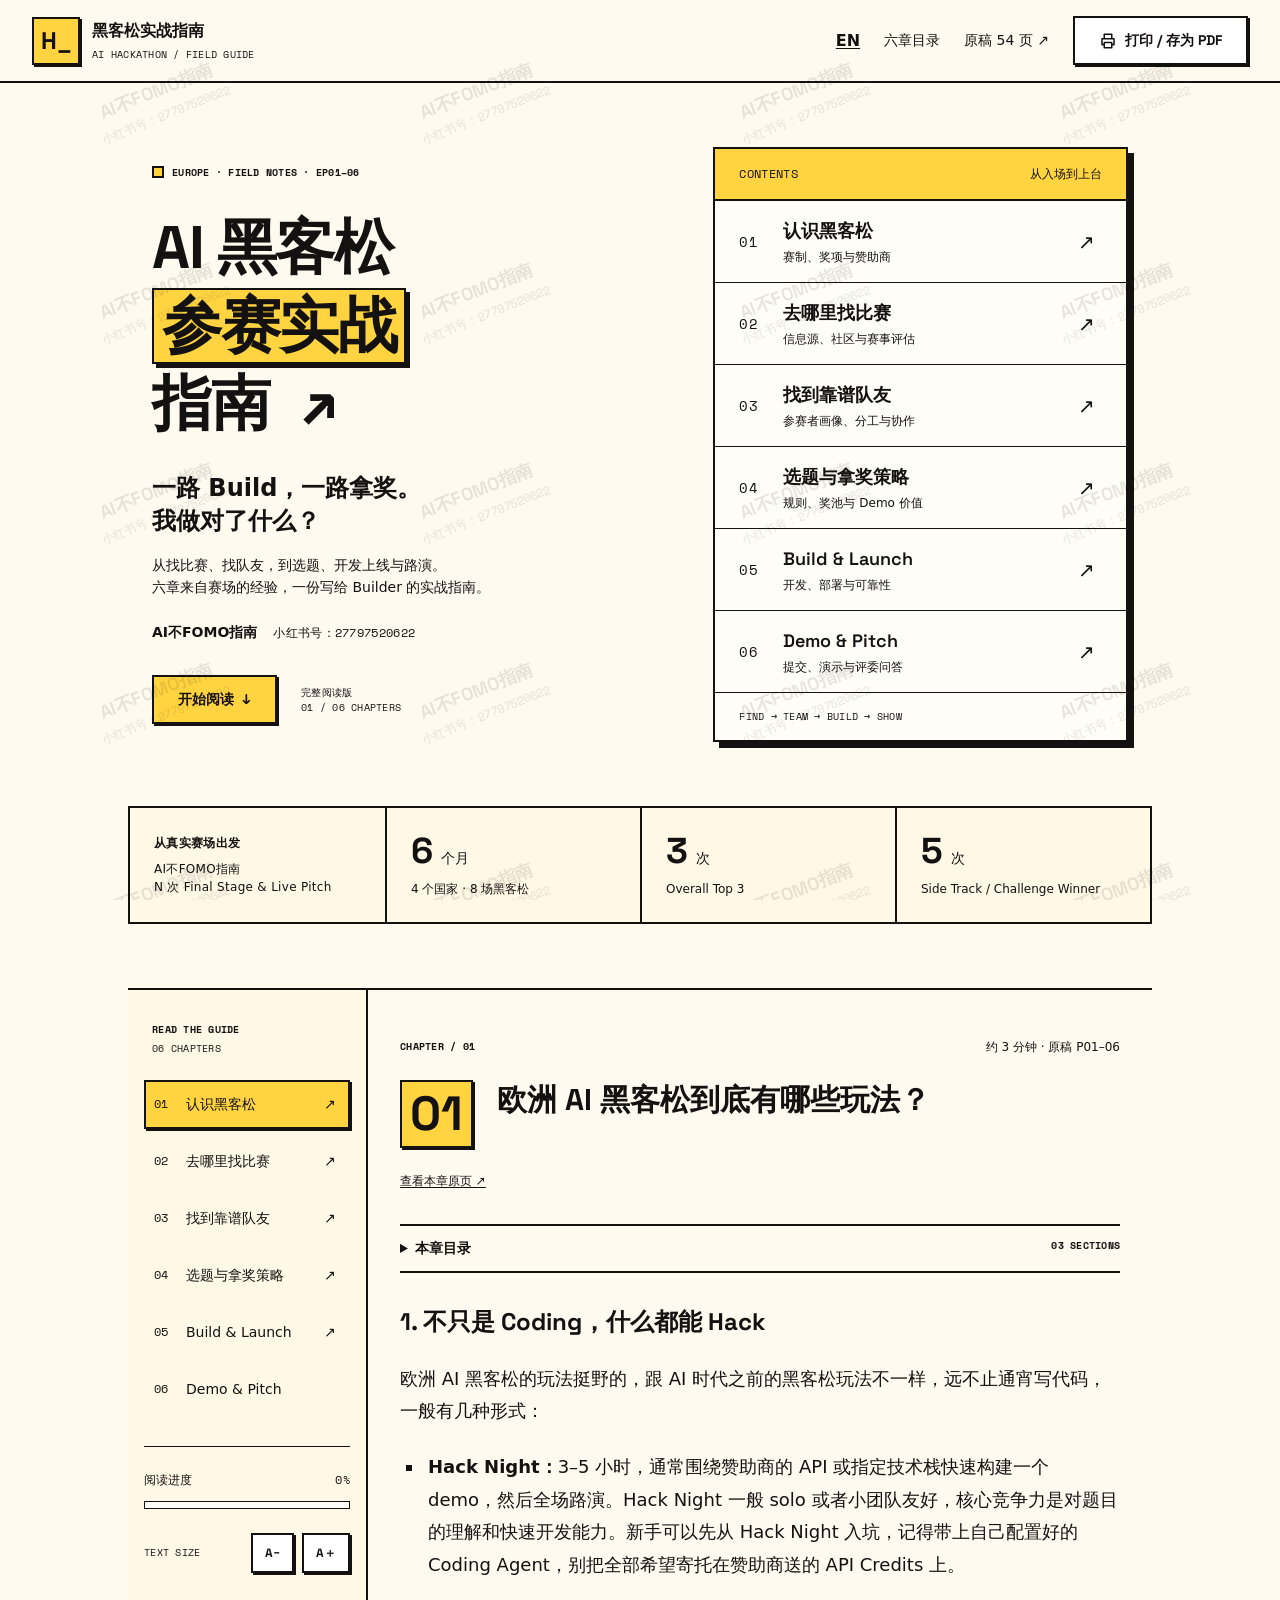
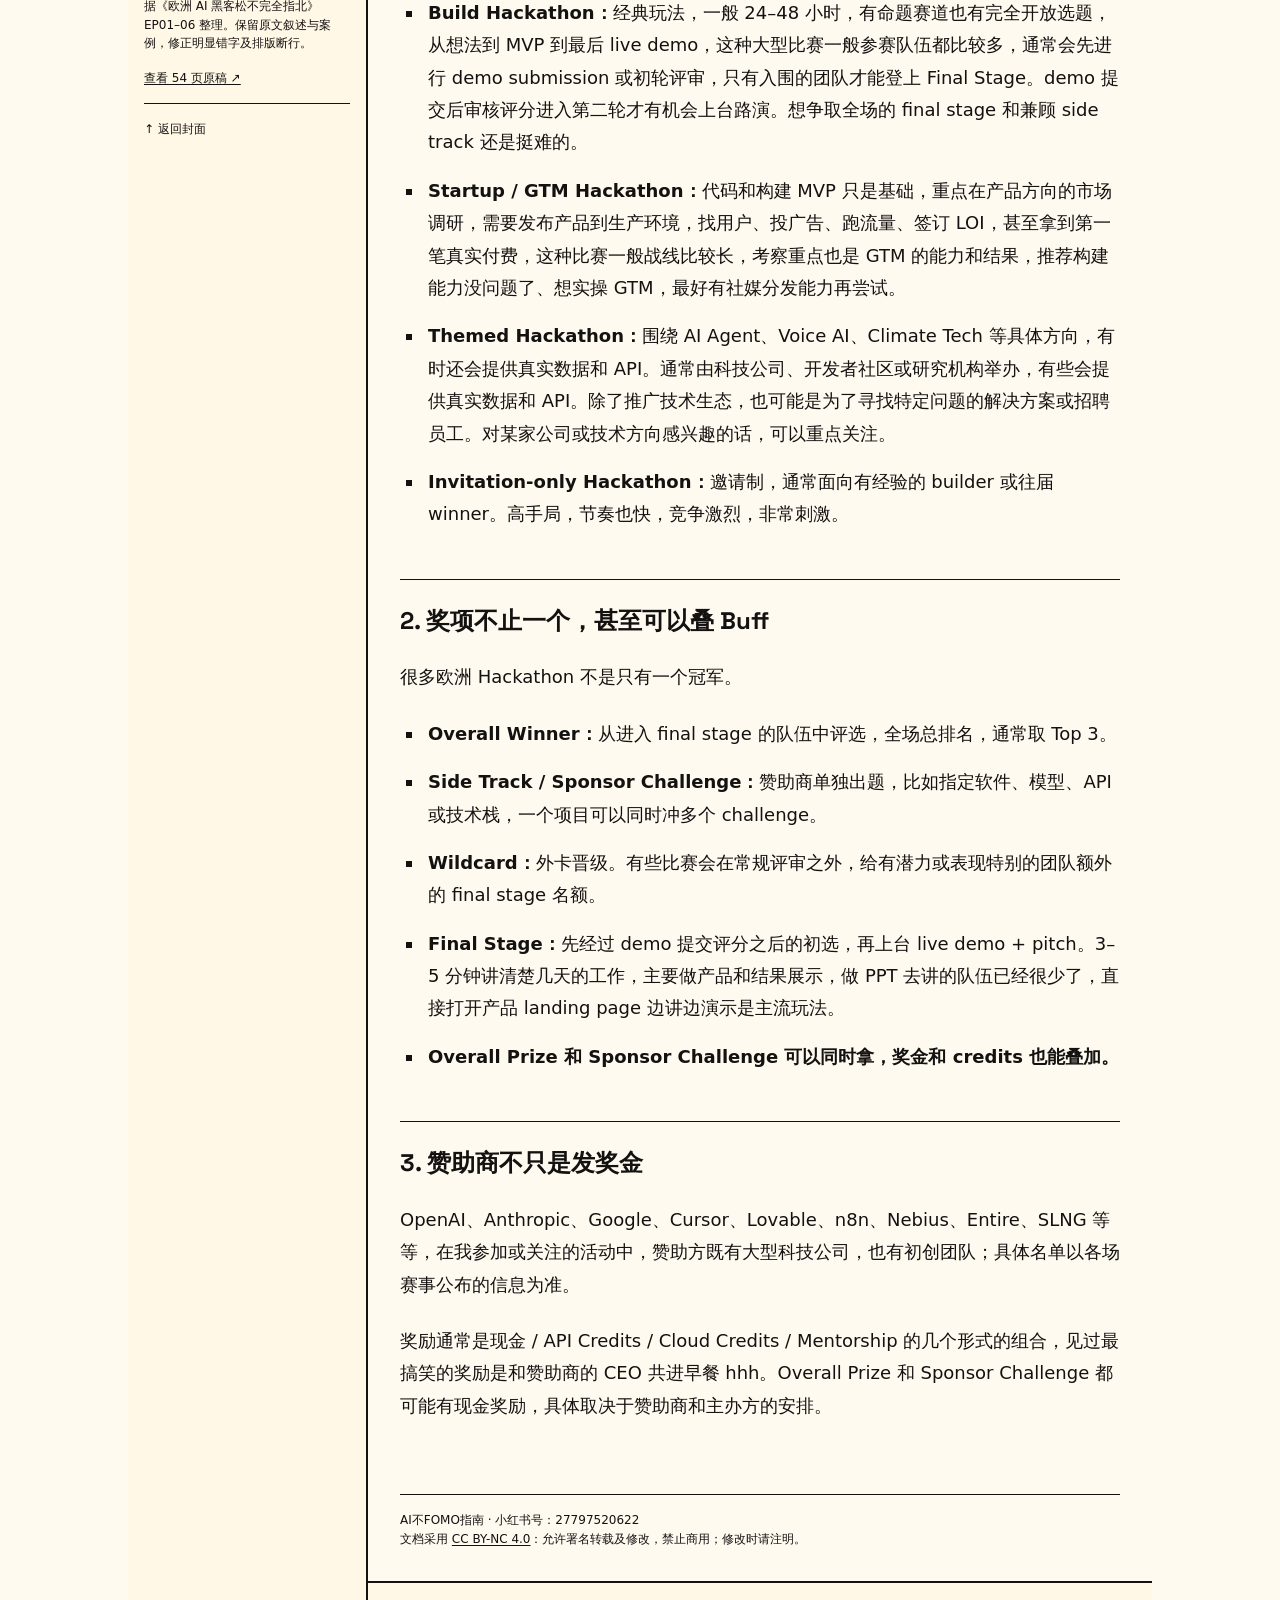
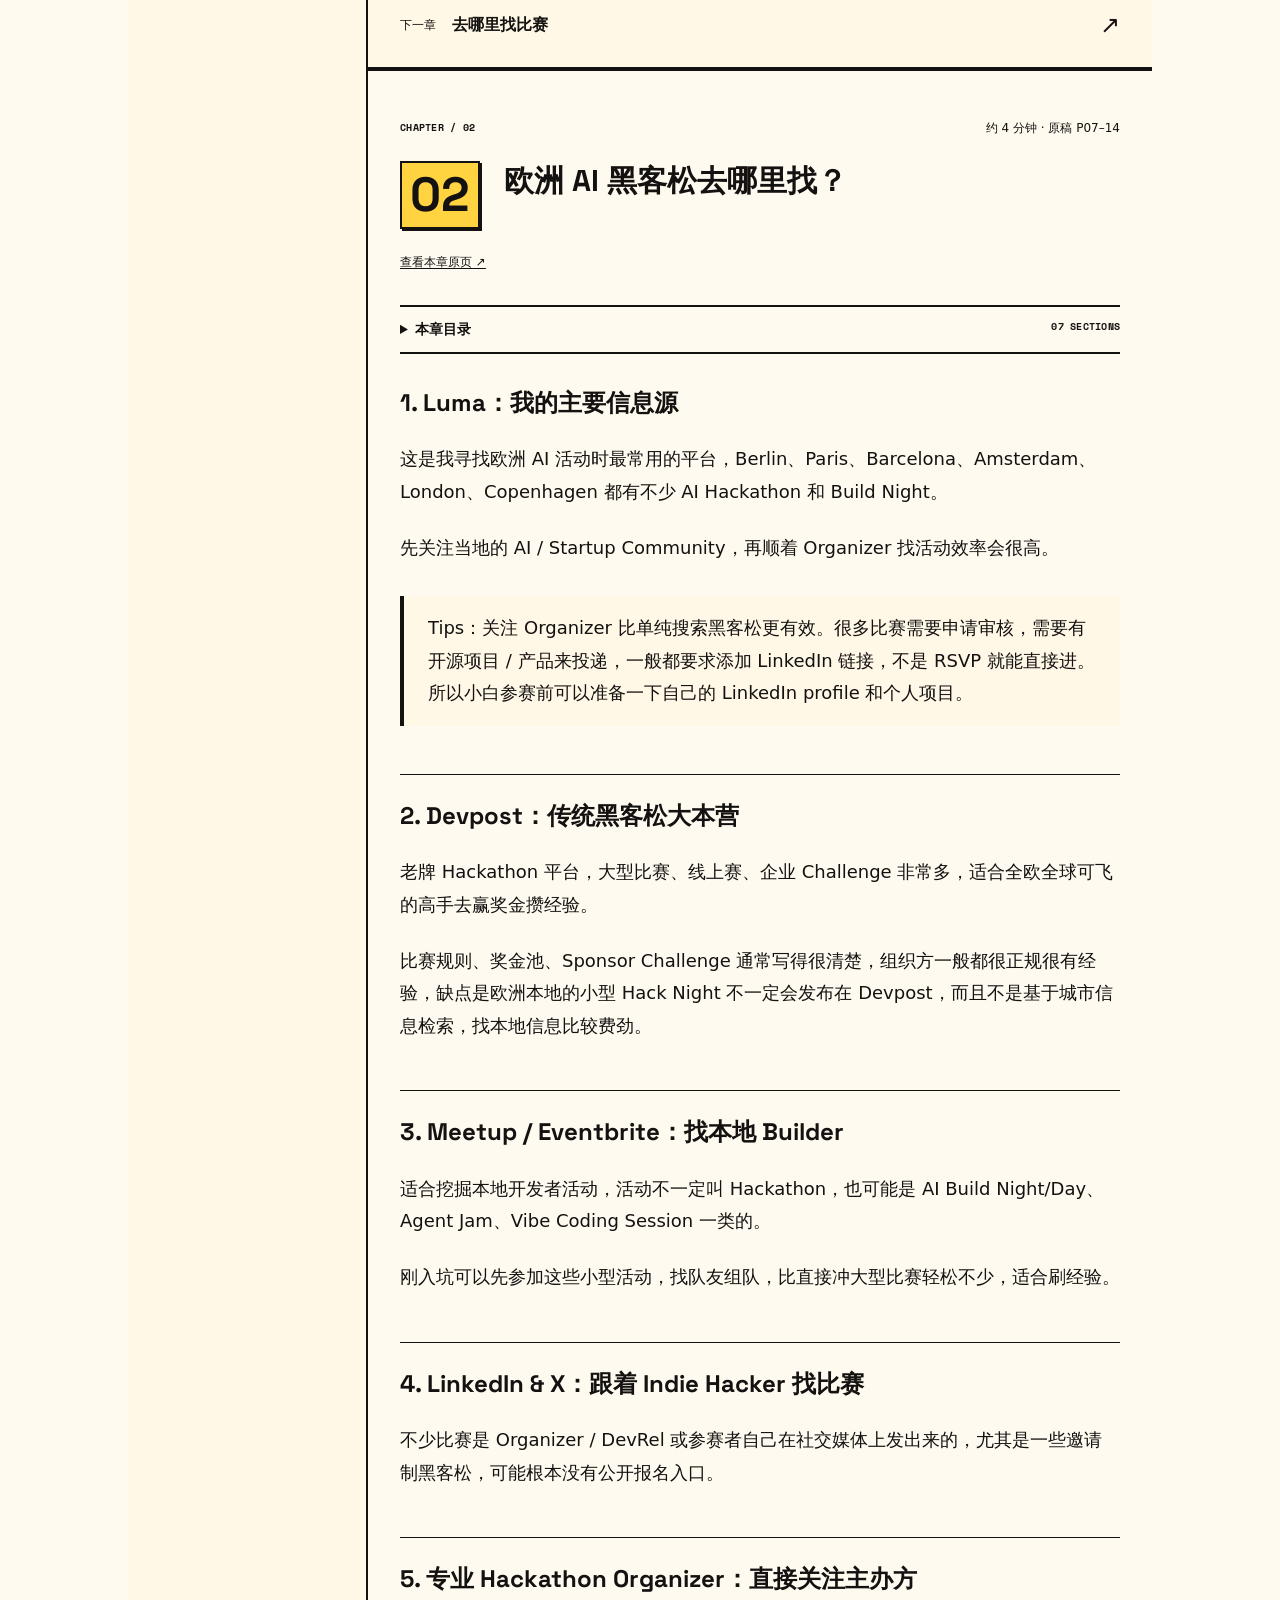
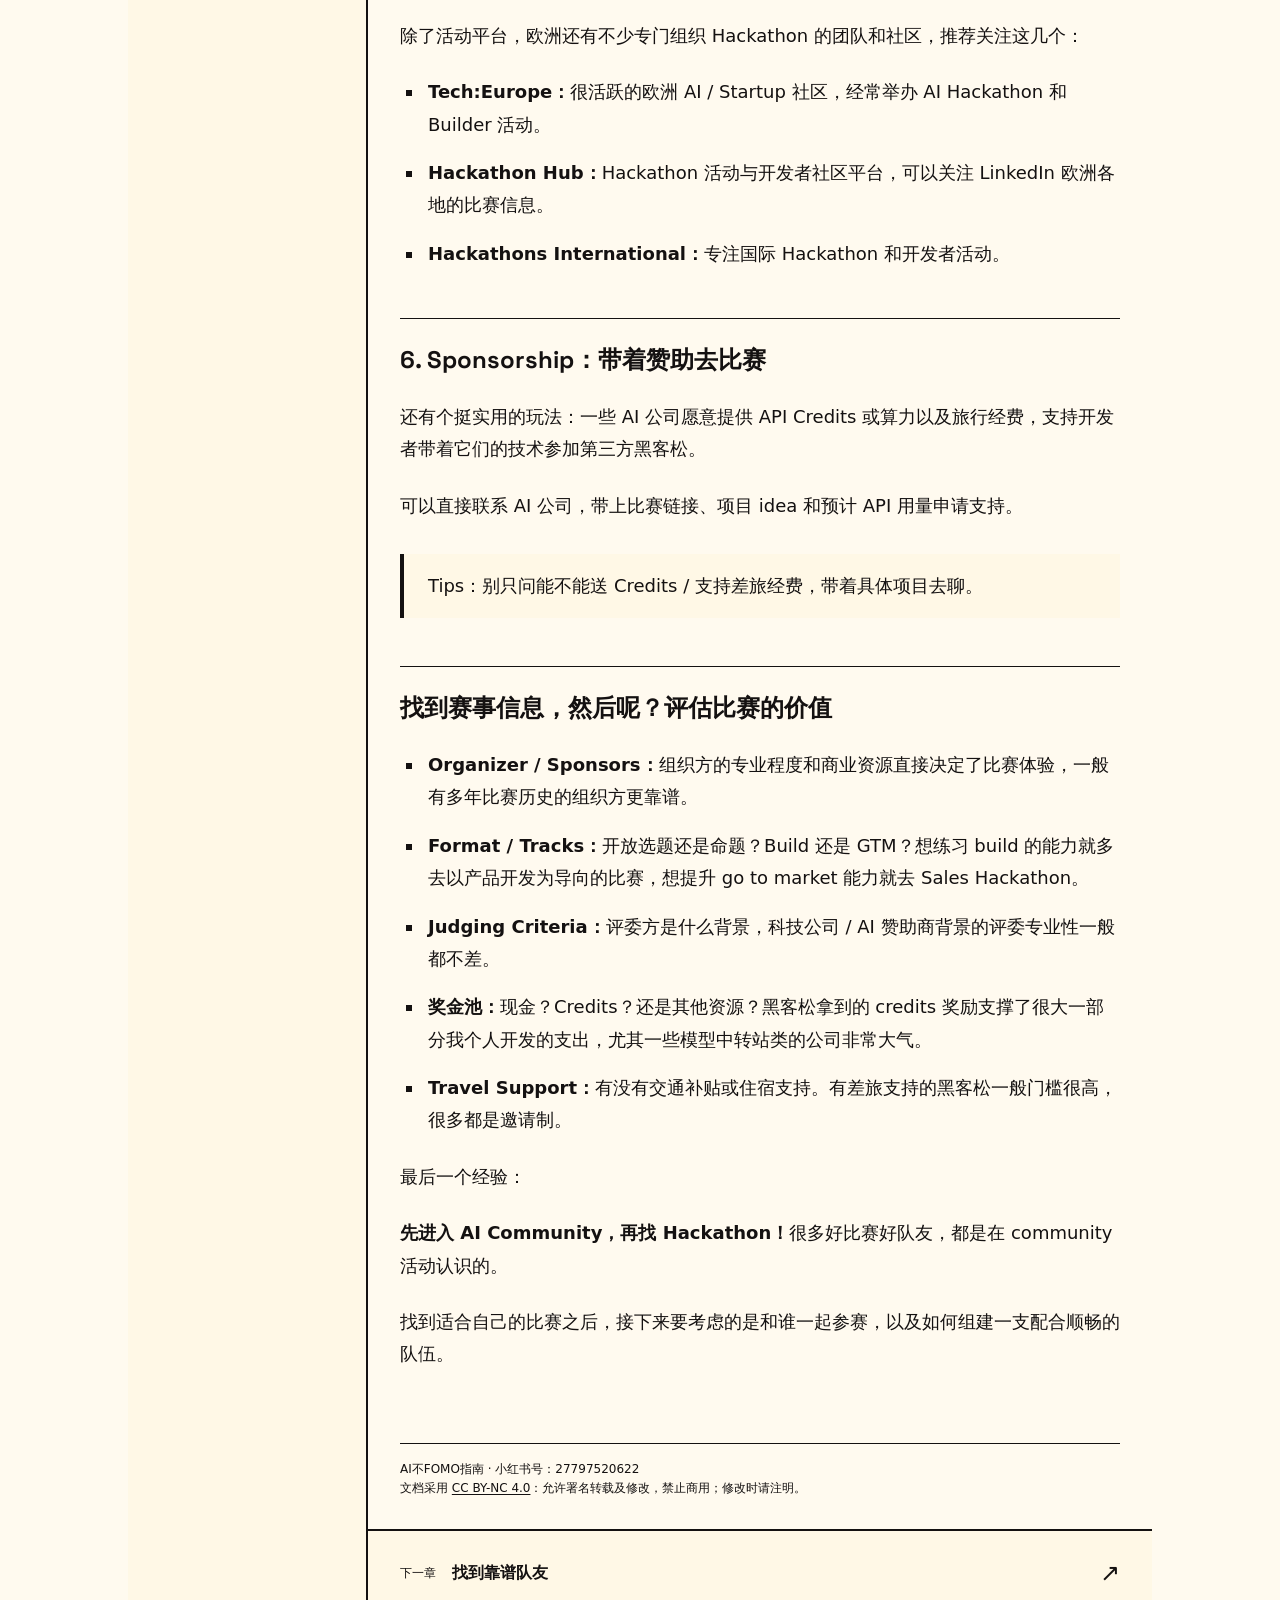
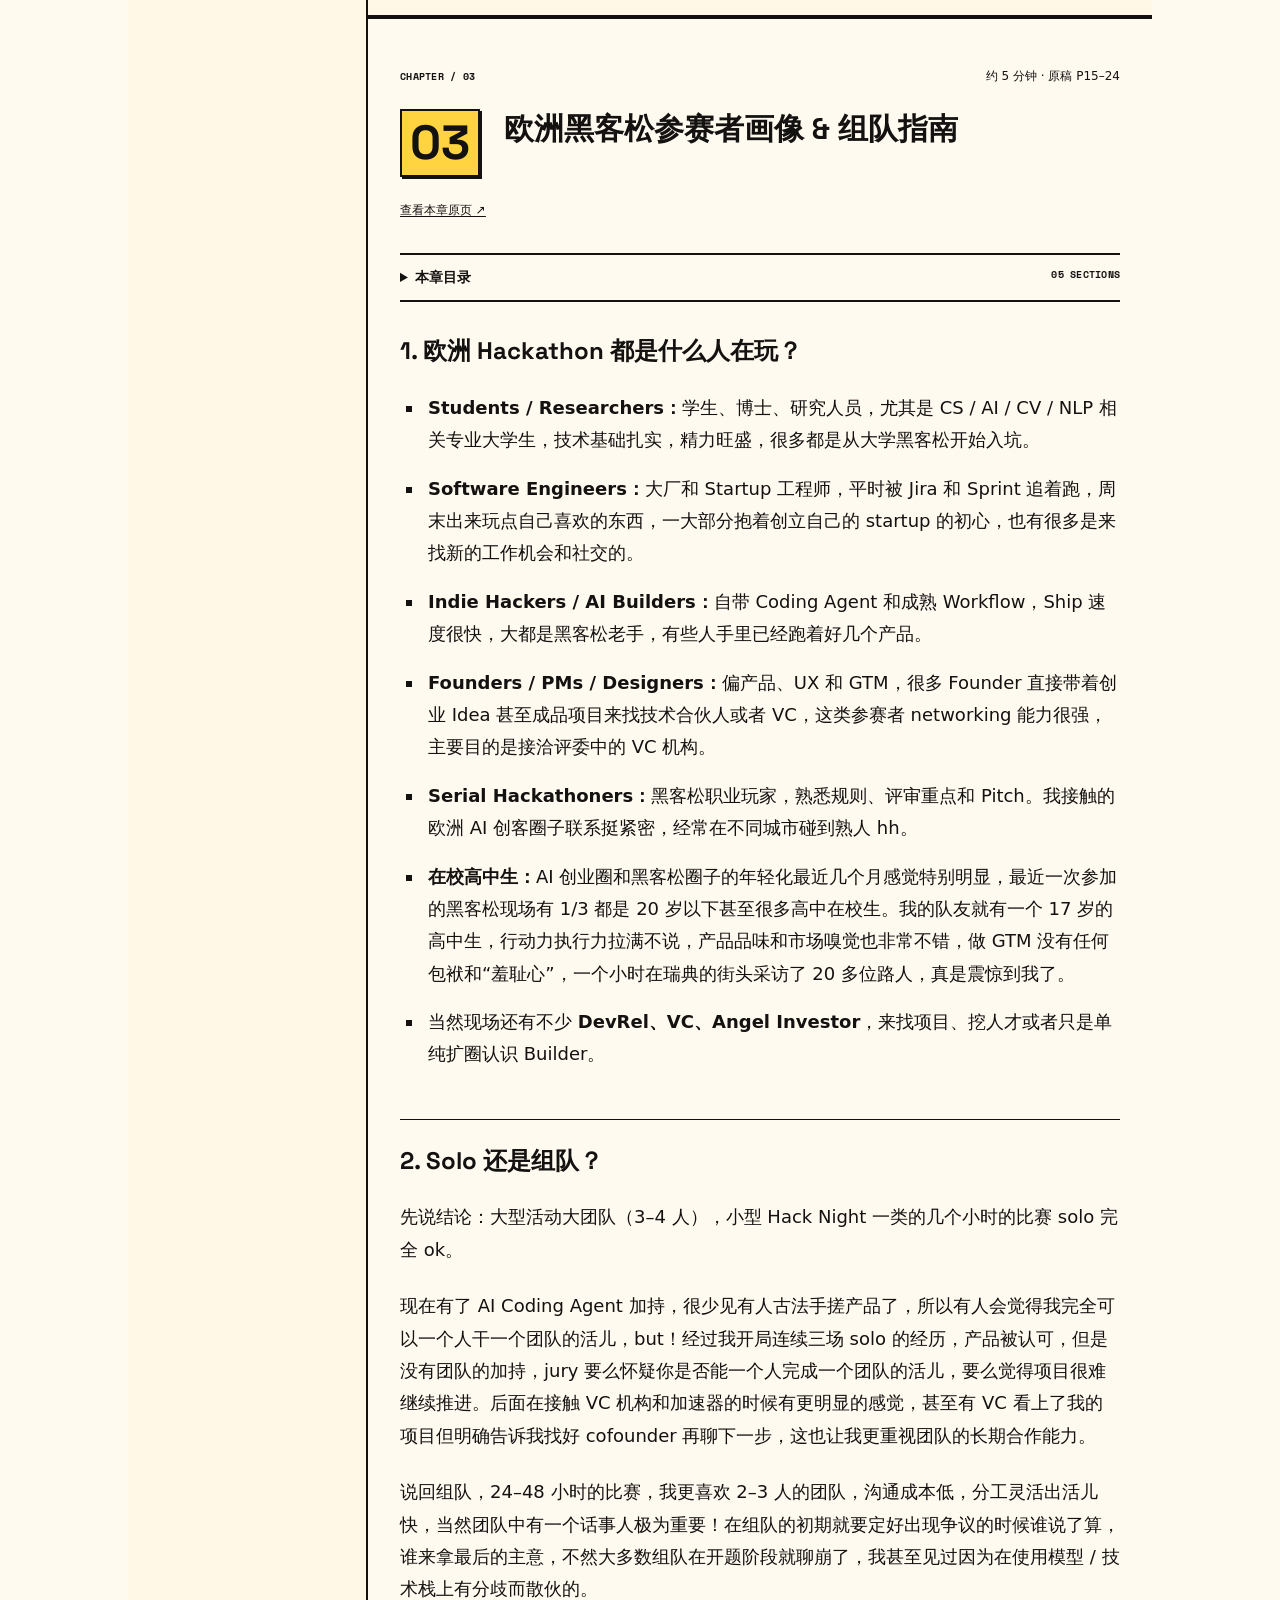
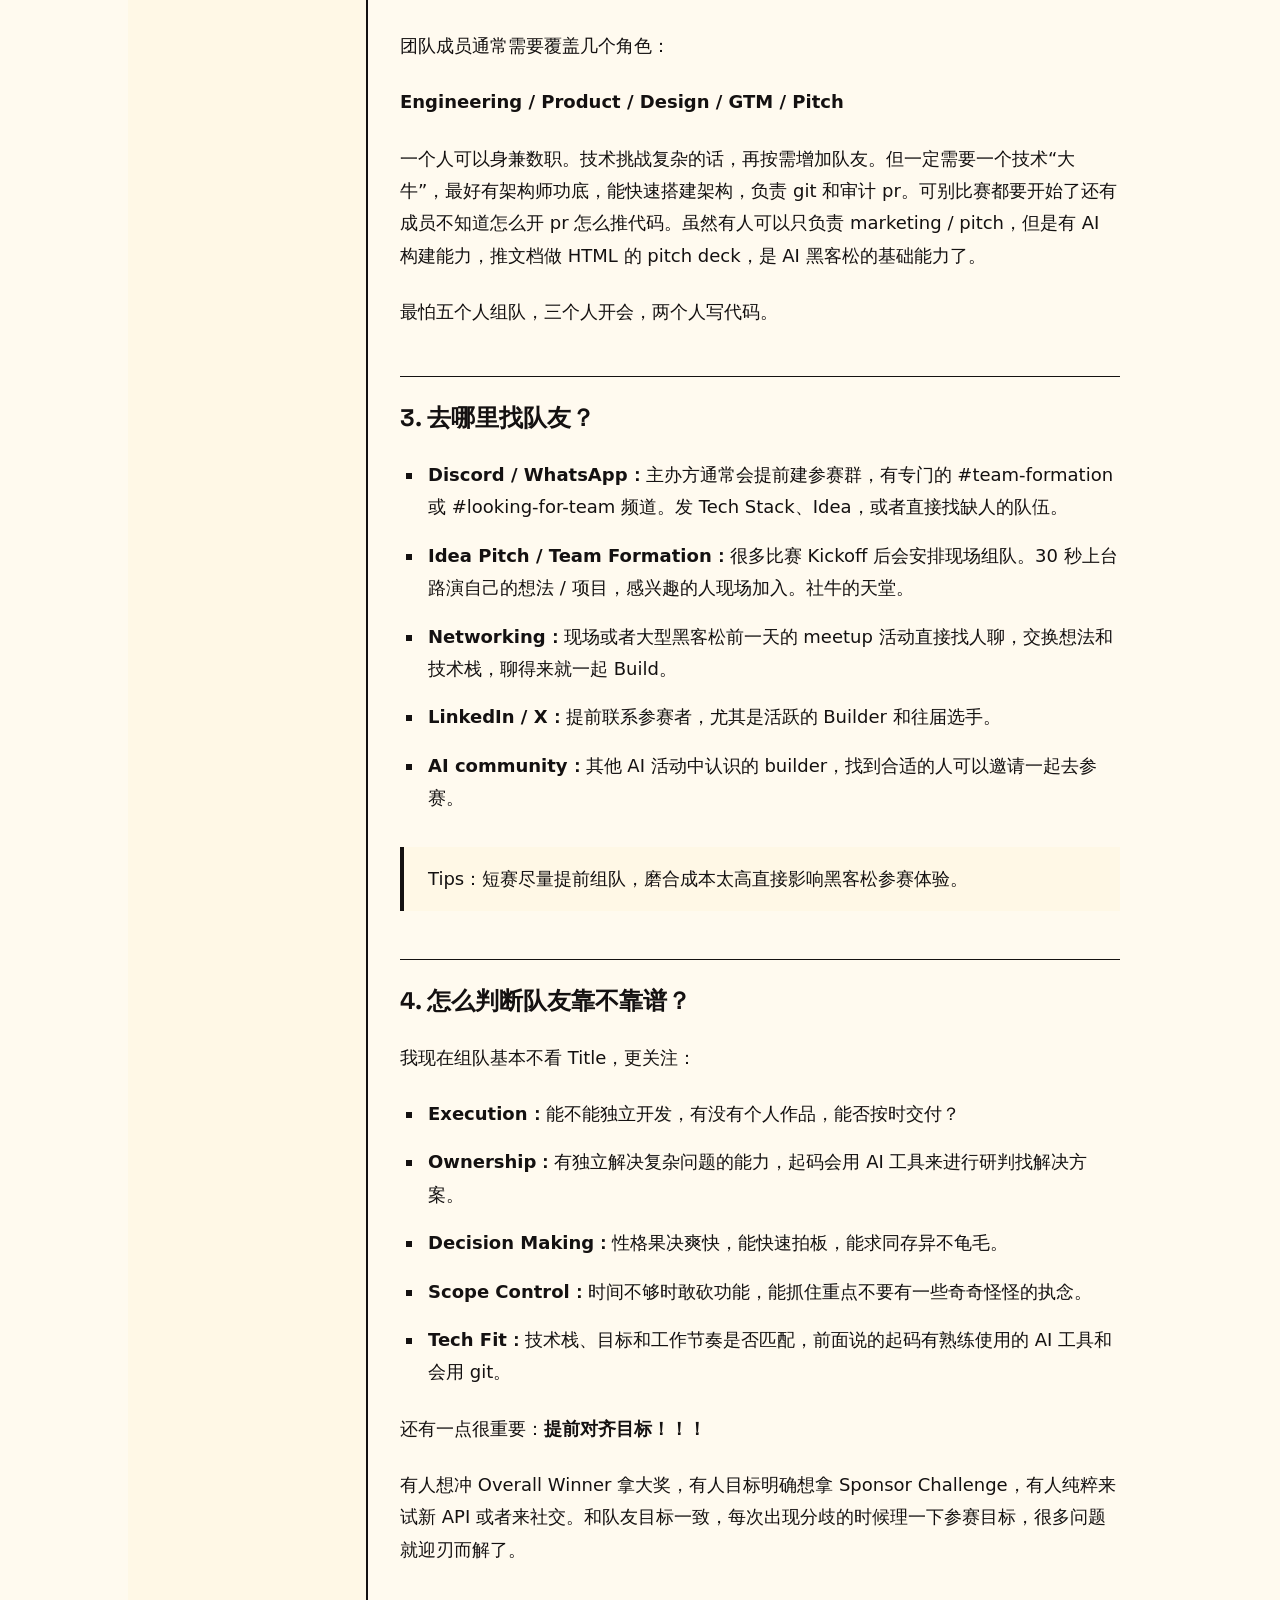
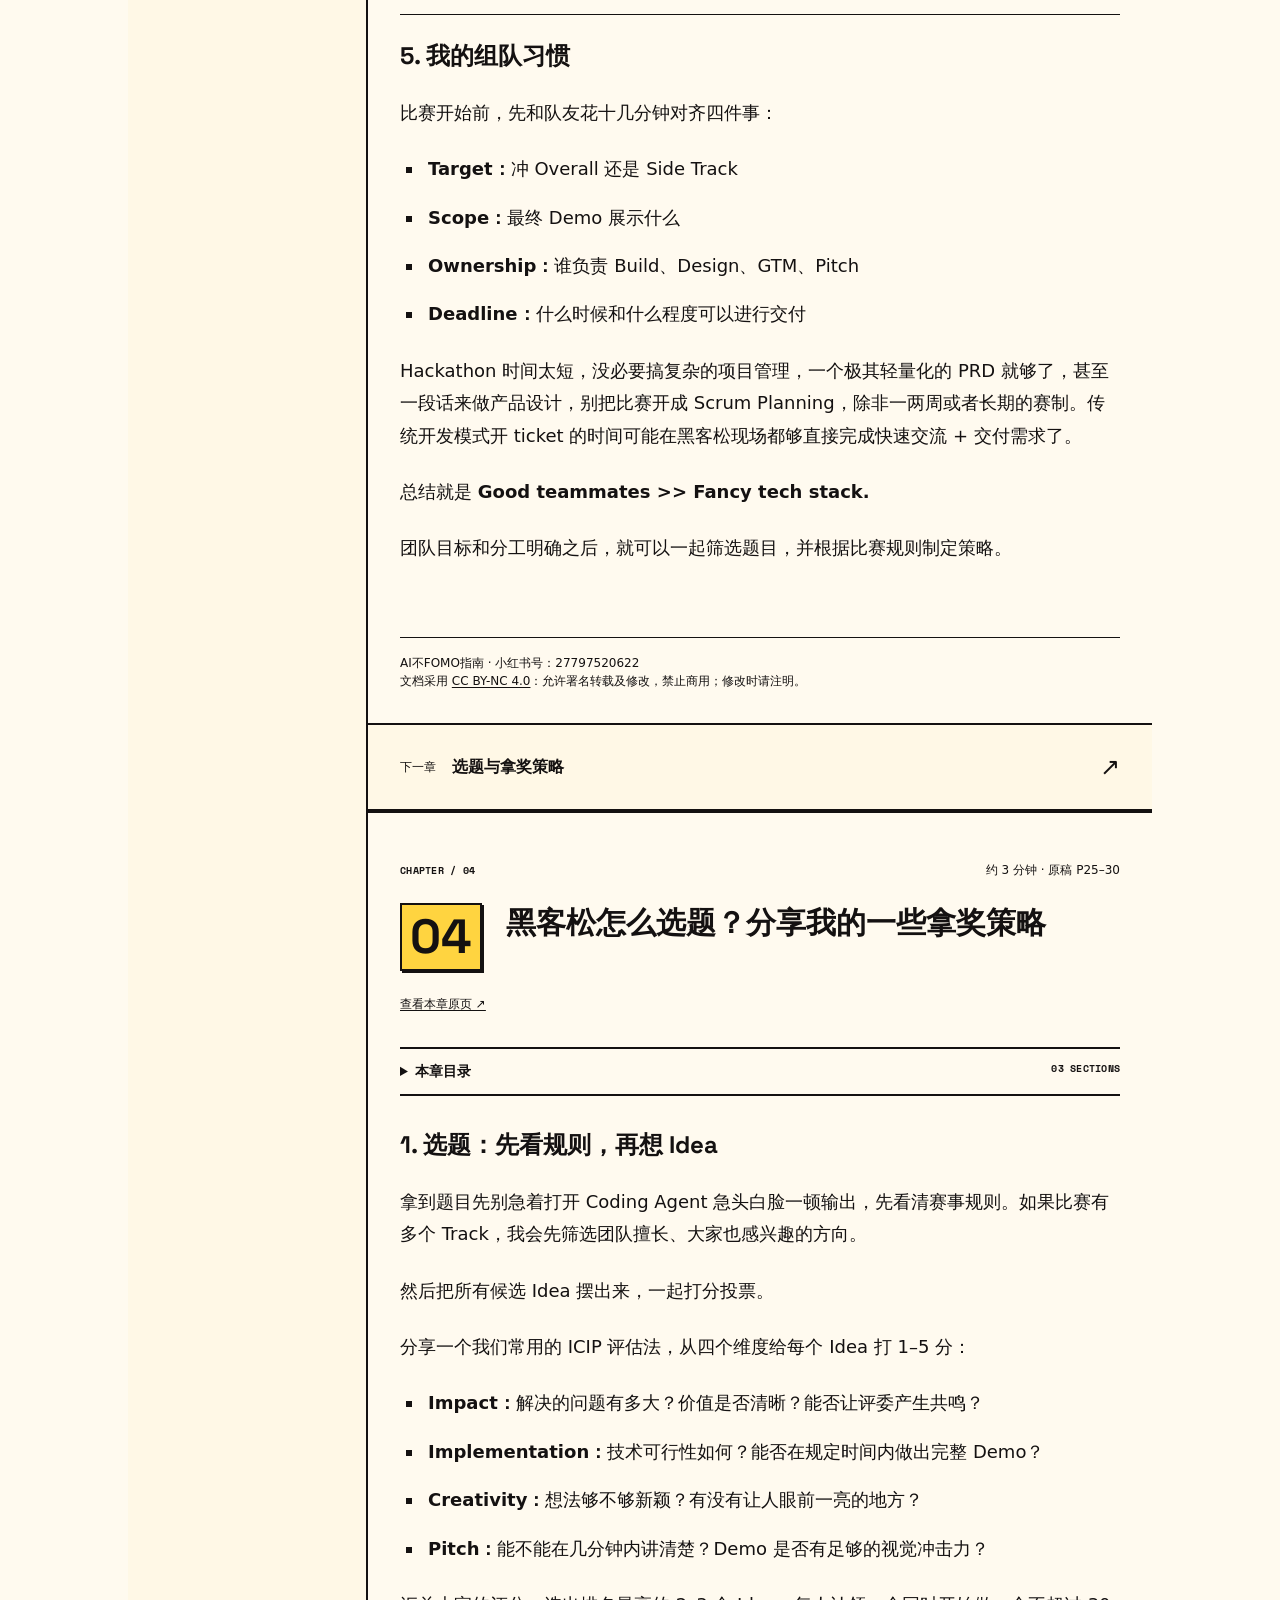
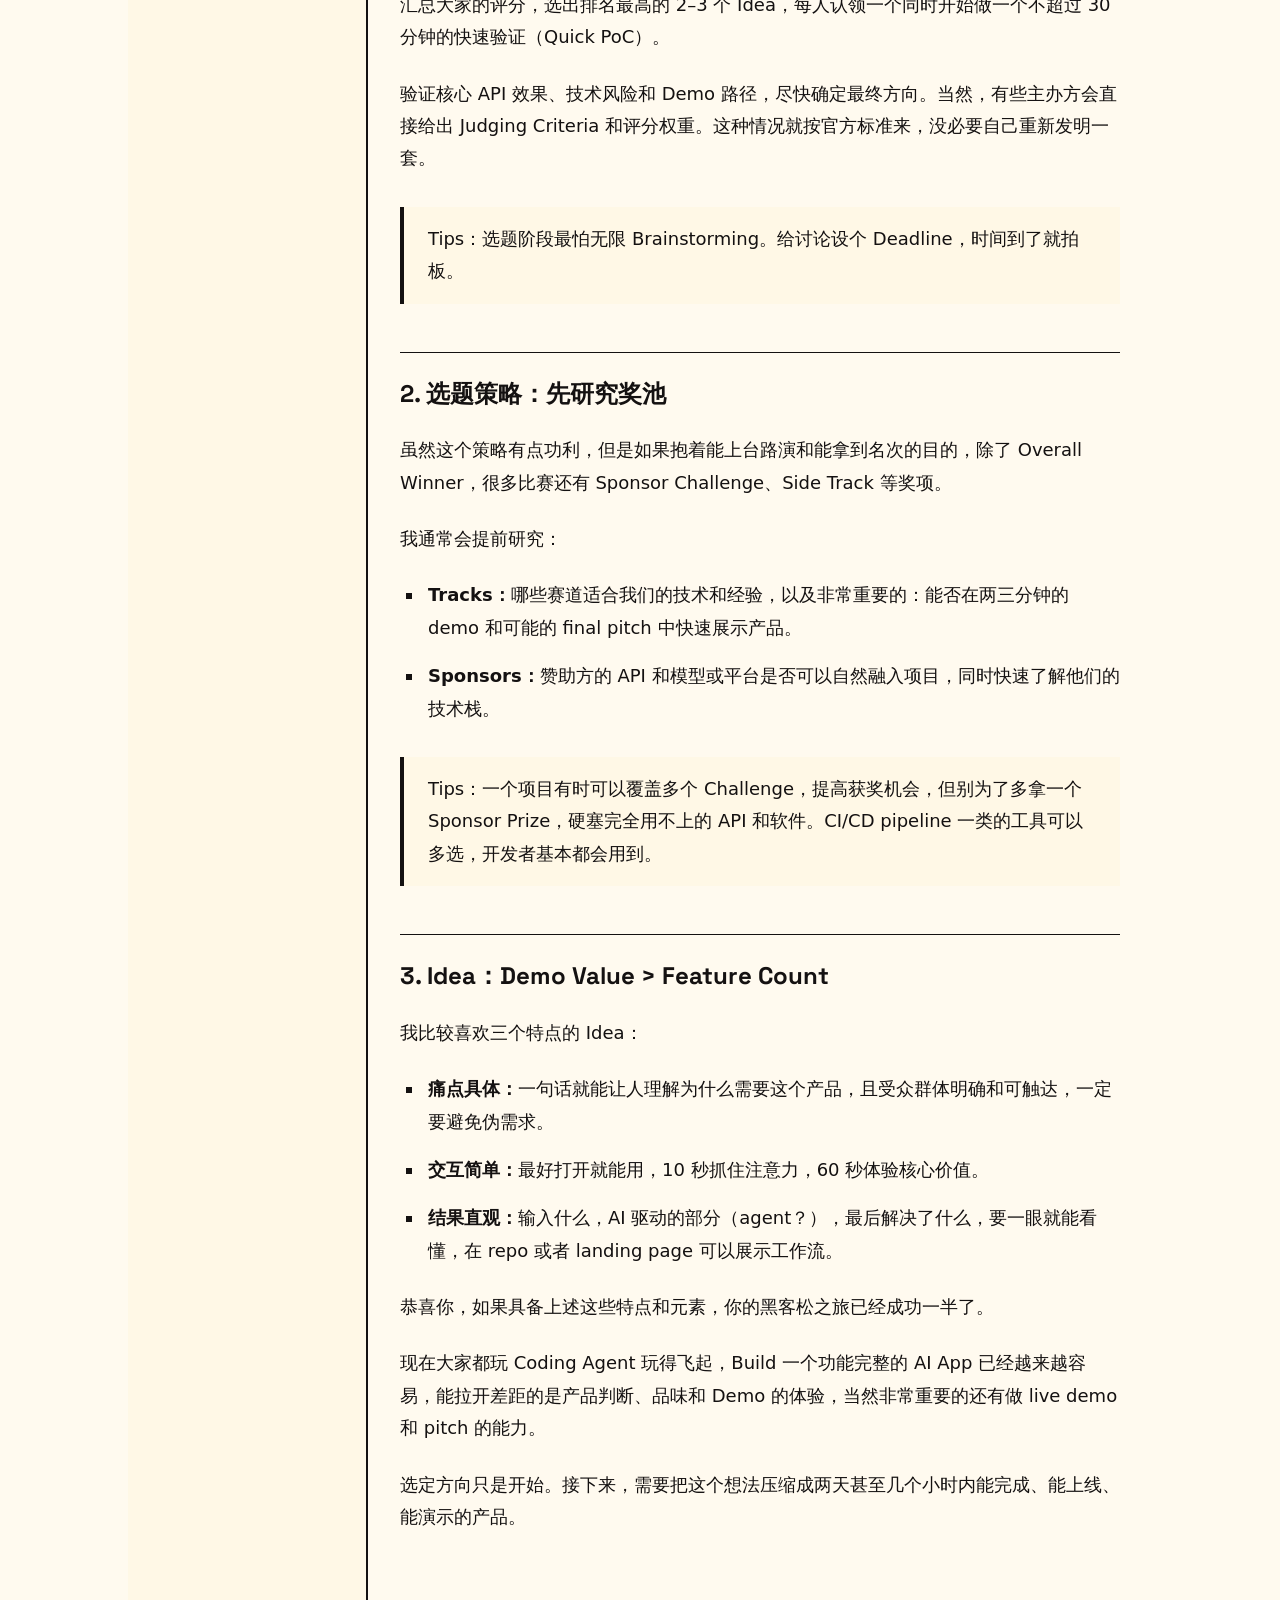
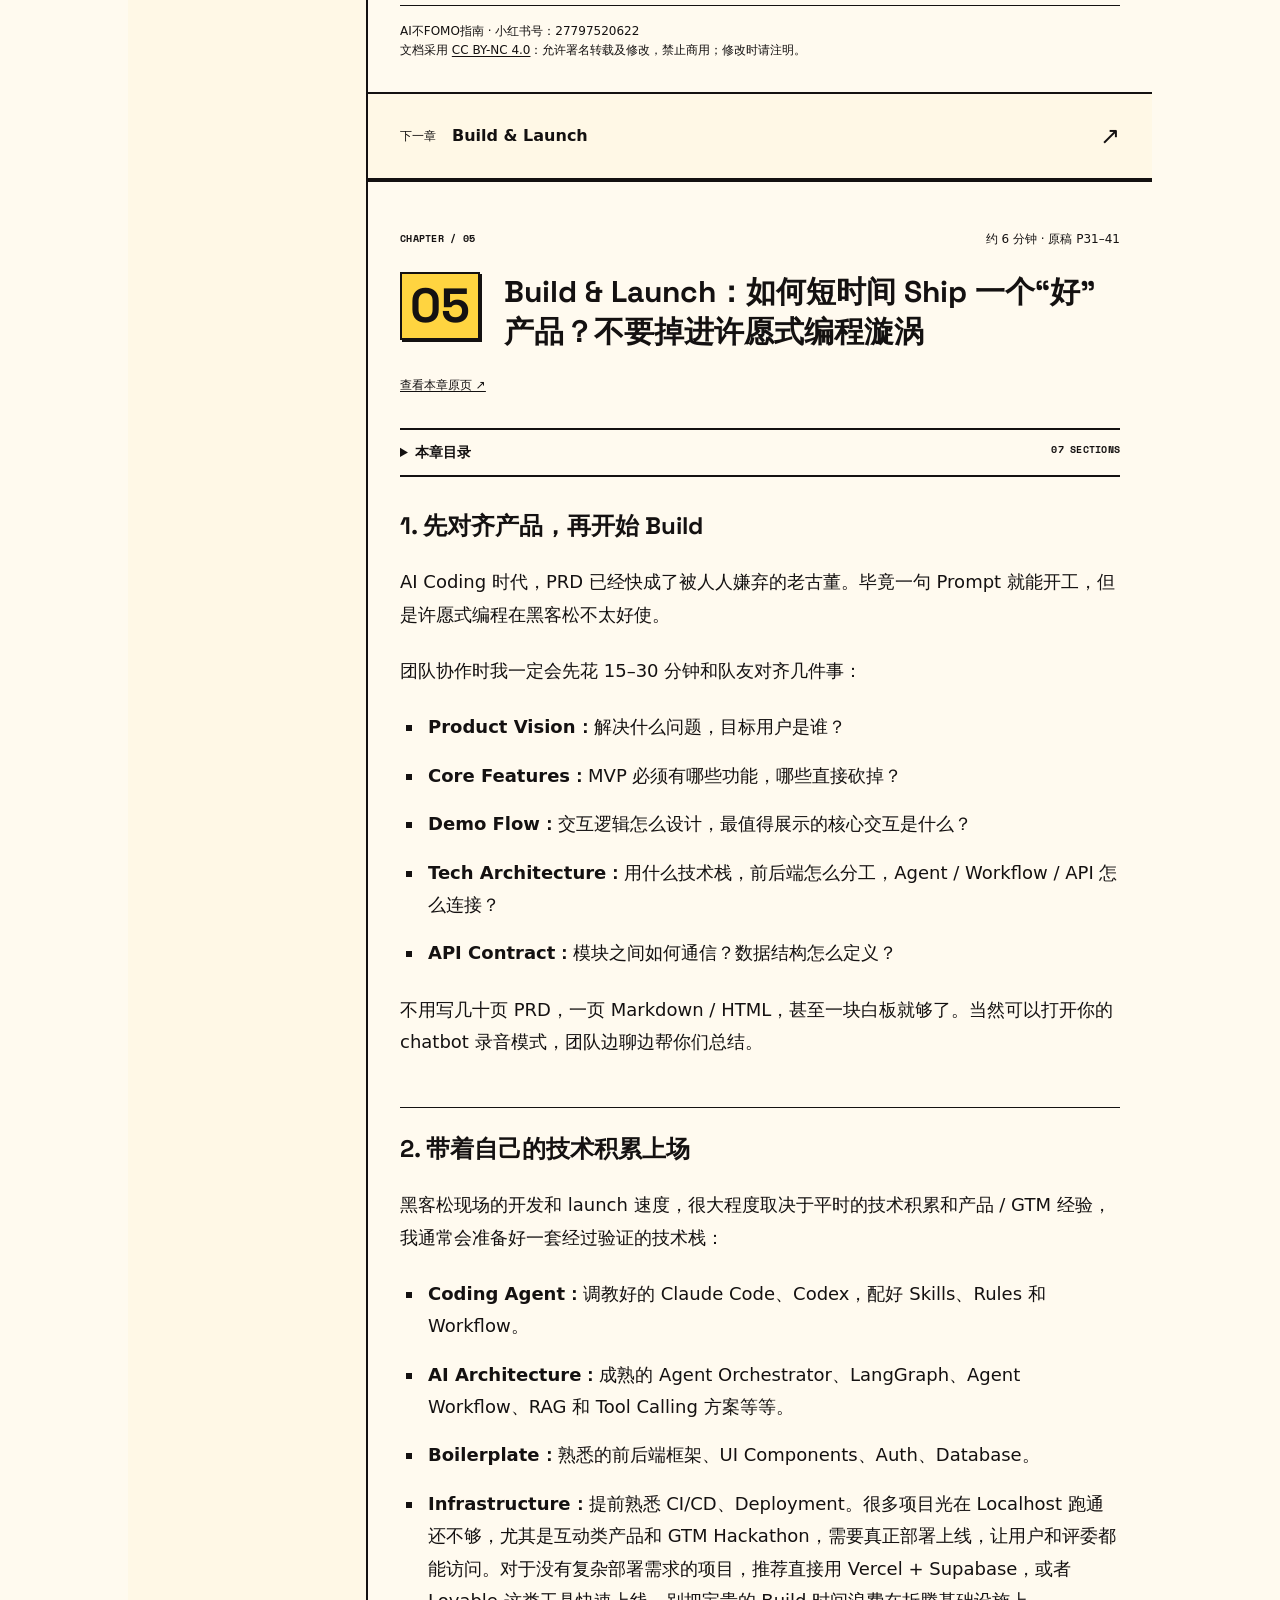
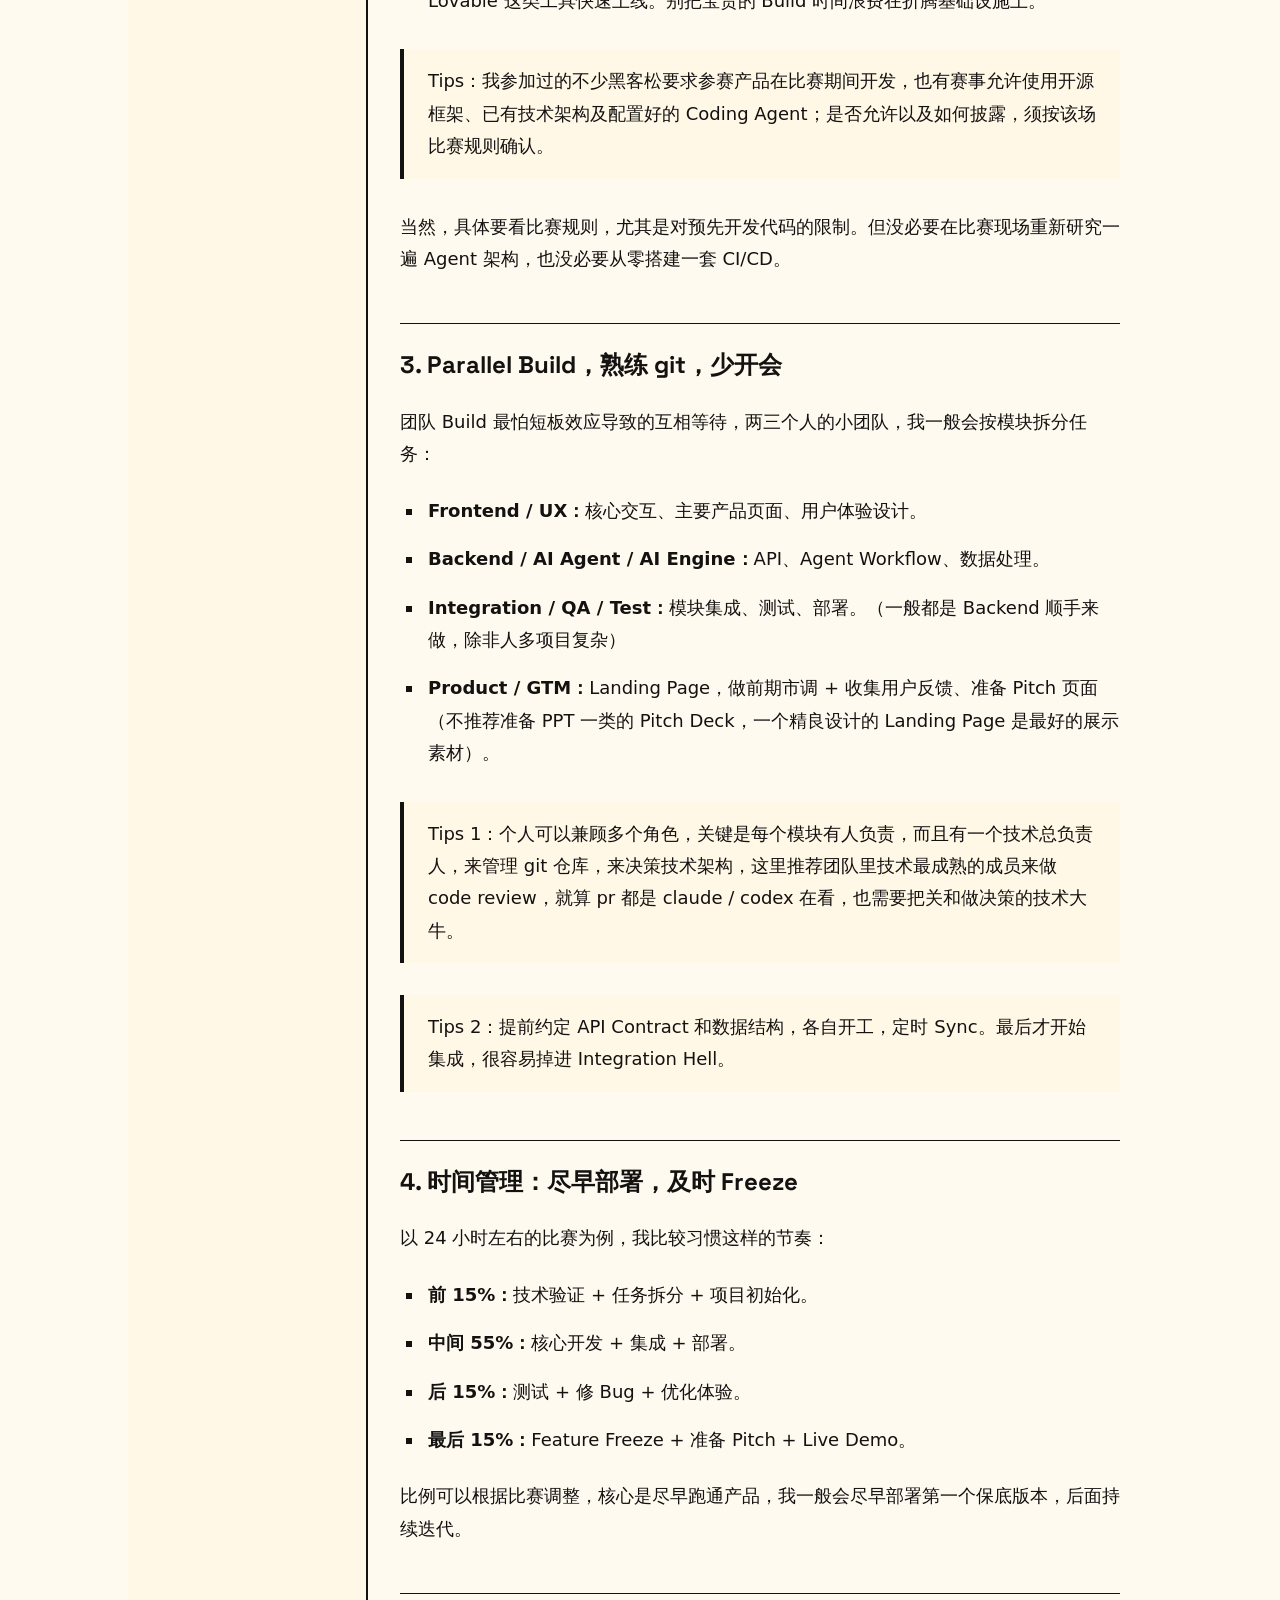
==== commit c998bfae: "Make interactive HTML primary and refine chapter transitions and wording" ====
--- a/index.html
+++ b/index.html
@@ -1,7 +1,7 @@
 <!doctype html>
 <html lang="zh-CN"><head><meta charset="utf-8"><meta name="viewport" content="width=device-width,initial-scale=1"><meta name="description" content="从找比赛、找队友，到选题、开发上线与 Demo 路演。欧洲 AI 黑客松六章实战经验，完整阅读版。"><title>AI 黑客松参赛实战指南</title><link rel="stylesheet" href="assets/fonts.css"><link rel="stylesheet" href="assets/hardstock.css"><link rel="stylesheet" href="assets/site.css?v=3"><script defer src="assets/site.js?v=3"></script></head>
 <body data-hs-theme="paper-yellow" id="top"><div class="watermark-layer" aria-hidden="true" inert><span class="watermark-tile"><strong>AI不FOMO指南</strong><span>小红书号：27797520622</span></span><span class="watermark-tile"><strong>AI不FOMO指南</strong><span>小红书号：27797520622</span></span><span class="watermark-tile"><strong>AI不FOMO指南</strong><span>小红书号：27797520622</span></span><span class="watermark-tile"><strong>AI不FOMO指南</strong><span>小红书号：27797520622</span></span><span class="watermark-tile"><strong>AI不FOMO指南</strong><span>小红书号：27797520622</span></span><span class="watermark-tile"><strong>AI不FOMO指南</strong><span>小红书号：27797520622</span></span><span class="watermark-tile"><strong>AI不FOMO指南</strong><span>小红书号：27797520622</span></span><span class="watermark-tile"><strong>AI不FOMO指南</strong><span>小红书号：27797520622</span></span><span class="watermark-tile"><strong>AI不FOMO指南</strong><span>小红书号：27797520622</span></span><span class="watermark-tile"><strong>AI不FOMO指南</strong><span>小红书号：27797520622</span></span><span class="watermark-tile"><strong>AI不FOMO指南</strong><span>小红书号：27797520622</span></span><span class="watermark-tile"><strong>AI不FOMO指南</strong><span>小红书号：27797520622</span></span><span class="watermark-tile"><strong>AI不FOMO指南</strong><span>小红书号：27797520622</span></span><span class="watermark-tile"><strong>AI不FOMO指南</strong><span>小红书号：27797520622</span></span><span class="watermark-tile"><strong>AI不FOMO指南</strong><span>小红书号：27797520622</span></span><span class="watermark-tile"><strong>AI不FOMO指南</strong><span>小红书号：27797520622</span></span><span class="watermark-tile"><strong>AI不FOMO指南</strong><span>小红书号：27797520622</span></span><span class="watermark-tile"><strong>AI不FOMO指南</strong><span>小红书号：27797520622</span></span><span class="watermark-tile"><strong>AI不FOMO指南</strong><span>小红书号：27797520622</span></span><span class="watermark-tile"><strong>AI不FOMO指南</strong><span>小红书号：27797520622</span></span><span class="watermark-tile"><strong>AI不FOMO指南</strong><span>小红书号：27797520622</span></span><span class="watermark-tile"><strong>AI不FOMO指南</strong><span>小红书号：27797520622</span></span><span class="watermark-tile"><strong>AI不FOMO指南</strong><span>小红书号：27797520622</span></span><span class="watermark-tile"><strong>AI不FOMO指南</strong><span>小红书号：27797520622</span></span><span class="watermark-tile"><strong>AI不FOMO指南</strong><span>小红书号：27797520622</span></span><span class="watermark-tile"><strong>AI不FOMO指南</strong><span>小红书号：27797520622</span></span><span class="watermark-tile"><strong>AI不FOMO指南</strong><span>小红书号：27797520622</span></span><span class="watermark-tile"><strong>AI不FOMO指南</strong><span>小红书号：27797520622</span></span><span class="watermark-tile"><strong>AI不FOMO指南</strong><span>小红书号：27797520622</span></span><span class="watermark-tile"><strong>AI不FOMO指南</strong><span>小红书号：27797520622</span></span><span class="watermark-tile"><strong>AI不FOMO指南</strong><span>小红书号：27797520622</span></span><span class="watermark-tile"><strong>AI不FOMO指南</strong><span>小红书号：27797520622</span></span><span class="watermark-tile"><strong>AI不FOMO指南</strong><span>小红书号：27797520622</span></span><span class="watermark-tile"><strong>AI不FOMO指南</strong><span>小红书号：27797520622</span></span><span class="watermark-tile"><strong>AI不FOMO指南</strong><span>小红书号：27797520622</span></span><span class="watermark-tile"><strong>AI不FOMO指南</strong><span>小红书号：27797520622</span></span><span class="watermark-tile"><strong>AI不FOMO指南</strong><span>小红书号：27797520622</span></span><span class="watermark-tile"><strong>AI不FOMO指南</strong><span>小红书号：27797520622</span></span><span class="watermark-tile"><strong>AI不FOMO指南</strong><span>小红书号：27797520622</span></span><span class="watermark-tile"><strong>AI不FOMO指南</strong><span>小红书号：27797520622</span></span><span class="watermark-tile"><strong>AI不FOMO指南</strong><span>小红书号：27797520622</span></span><span class="watermark-tile"><strong>AI不FOMO指南</strong><span>小红书号：27797520622</span></span><span class="watermark-tile"><strong>AI不FOMO指南</strong><span>小红书号：27797520622</span></span><span class="watermark-tile"><strong>AI不FOMO指南</strong><span>小红书号：27797520622</span></span><span class="watermark-tile"><strong>AI不FOMO指南</strong><span>小红书号：27797520622</span></span><span class="watermark-tile"><strong>AI不FOMO指南</strong><span>小红书号：27797520622</span></span><span class="watermark-tile"><strong>AI不FOMO指南</strong><span>小红书号：27797520622</span></span><span class="watermark-tile"><strong>AI不FOMO指南</strong><span>小红书号：27797520622</span></span><span class="watermark-tile"><strong>AI不FOMO指南</strong><span>小红书号：27797520622</span></span><span class="watermark-tile"><strong>AI不FOMO指南</strong><span>小红书号：27797520622</span></span><span class="watermark-tile"><strong>AI不FOMO指南</strong><span>小红书号：27797520622</span></span><span class="watermark-tile"><strong>AI不FOMO指南</strong><span>小红书号：27797520622</span></span><span class="watermark-tile"><strong>AI不FOMO指南</strong><span>小红书号：27797520622</span></span><span class="watermark-tile"><strong>AI不FOMO指南</strong><span>小红书号：27797520622</span></span><span class="watermark-tile"><strong>AI不FOMO指南</strong><span>小红书号：27797520622</span></span><span class="watermark-tile"><strong>AI不FOMO指南</strong><span>小红书号：27797520622</span></span><span class="watermark-tile"><strong>AI不FOMO指南</strong><span>小红书号：27797520622</span></span><span class="watermark-tile"><strong>AI不FOMO指南</strong><span>小红书号：27797520622</span></span><span class="watermark-tile"><strong>AI不FOMO指南</strong><span>小红书号：27797520622</span></span><span class="watermark-tile"><strong>AI不FOMO指南</strong><span>小红书号：27797520622</span></span><span class="watermark-tile"><strong>AI不FOMO指南</strong><span>小红书号：27797520622</span></span><span class="watermark-tile"><strong>AI不FOMO指南</strong><span>小红书号：27797520622</span></span><span class="watermark-tile"><strong>AI不FOMO指南</strong><span>小红书号：27797520622</span></span><span class="watermark-tile"><strong>AI不FOMO指南</strong><span>小红书号：27797520622</span></span><span class="watermark-tile"><strong>AI不FOMO指南</strong><span>小红书号：27797520622</span></span><span class="watermark-tile"><strong>AI不FOMO指南</strong><span>小红书号：27797520622</span></span><span class="watermark-tile"><strong>AI不FOMO指南</strong><span>小红书号：27797520622</span></span><span class="watermark-tile"><strong>AI不FOMO指南</strong><span>小红书号：27797520622</span></span><span class="watermark-tile"><strong>AI不FOMO指南</strong><span>小红书号：27797520622</span></span><span class="watermark-tile"><strong>AI不FOMO指南</strong><span>小红书号：27797520622</span></span><span class="watermark-tile"><strong>AI不FOMO指南</strong><span>小红书号：27797520622</span></span><span class="watermark-tile"><strong>AI不FOMO指南</strong><span>小红书号：27797520622</span></span><span class="watermark-tile"><strong>AI不FOMO指南</strong><span>小红书号：27797520622</span></span><span class="watermark-tile"><strong>AI不FOMO指南</strong><span>小红书号：27797520622</span></span><span class="watermark-tile"><strong>AI不FOMO指南</strong><span>小红书号：27797520622</span></span><span class="watermark-tile"><strong>AI不FOMO指南</strong><span>小红书号：27797520622</span></span><span class="watermark-tile"><strong>AI不FOMO指南</strong><span>小红书号：27797520622</span></span><span class="watermark-tile"><strong>AI不FOMO指南</strong><span>小红书号：27797520622</span></span><span class="watermark-tile"><strong>AI不FOMO指南</strong><span>小红书号：27797520622</span></span><span class="watermark-tile"><strong>AI不FOMO指南</strong><span>小红书号：27797520622</span></span></div><a class="skip-link hs-btn" href="#reading">跳到正文</a>
-<header class="site-header"><a class="brand" href="#top" aria-label="AI 黑客松实战指南首页"><span class="brand-mark" aria-hidden="true">H<span>_</span></span><span>黑客松实战指南<small class="mono">AI HACKATHON / FIELD GUIDE</small></span></a><div class="header-actions"><a class="language-link" href="en.html" lang="en">EN</a><a class="desktop-link" href="#contents">六章目录</a><a class="desktop-link" href="source.html" target="_blank">原稿 54 页 ↗</a><a class="hs-btn" href="guide.zh.pdf" download>专业 PDF ↓</a><button class="hs-btn print-button" type="button"><svg width="18" height="18" viewBox="0 0 24 24" fill="none" stroke="currentColor" stroke-width="2" aria-hidden="true"><path d="M7 8V3h10v5M7 17H4V9h16v8h-3M7 14h10v7H7z"/></svg><span>打印 / 存为 PDF</span></button></div></header>
+<header class="site-header"><a class="brand" href="#top" aria-label="AI 黑客松实战指南首页"><span class="brand-mark" aria-hidden="true">H<span>_</span></span><span>黑客松实战指南<small class="mono">AI HACKATHON / FIELD GUIDE</small></span></a><div class="header-actions"><a class="language-link" href="en.html" lang="en">EN</a><a class="desktop-link" href="#contents">六章目录</a><a class="desktop-link" href="source.html" target="_blank">原稿 54 页 ↗</a><button class="hs-btn print-button" type="button"><svg width="18" height="18" viewBox="0 0 24 24" fill="none" stroke="currentColor" stroke-width="2" aria-hidden="true"><path d="M7 8V3h10v5M7 17H4V9h16v8h-3M7 14h10v7H7z"/></svg><span>打印 / 存为 PDF</span></button></div></header>
 <main><section class="hero" aria-labelledby="book-title"><div class="hero-copy"><p class="eyebrow mono"><span class="edition-square" aria-hidden="true"></span> EUROPE · FIELD NOTES · EP01–06</p><h1 id="book-title">AI 黑客松<br><mark>参赛实战</mark><br>指南<span class="title-arrow" aria-hidden="true">↗</span></h1><p class="hero-subtitle">一路 Build，一路拿奖。<br>我做对了什么？</p><p class="hero-description">从找比赛、找队友，到选题、开发上线与路演。<br class="desktop-break">六章来自赛场的经验，一份写给 Builder 的实战指南。</p><p class="author-line"><strong>AI不FOMO指南</strong><span class="mono">小红书号：27797520622</span></p><div class="hero-actions"><a class="hs-btn hs-btn--primary" href="#chapter-1">开始阅读 <span aria-hidden="true">↓</span></a><a class="resume-link" id="resume-link" href="#chapter-1" hidden>继续上次阅读 ↗</a><span class="mono edition-note">完整阅读版<br>01 / 06 CHAPTERS</span></div></div>
 <nav class="hero-index" id="contents" aria-label="全书目录"><div class="index-head"><span class="mono">CONTENTS</span><span>从入场到上台</span></div><a href="#chapter-1" class="index-row"><span class="index-no mono">01</span><span><strong>认识黑客松</strong><small>赛制、奖项与赞助商</small></span><span class="index-arrow" aria-hidden="true">↗</span></a><a href="#chapter-2" class="index-row"><span class="index-no mono">02</span><span><strong>去哪里找比赛</strong><small>信息源、社区与赛事评估</small></span><span class="index-arrow" aria-hidden="true">↗</span></a><a href="#chapter-3" class="index-row"><span class="index-no mono">03</span><span><strong>找到靠谱队友</strong><small>参赛者画像、分工与协作</small></span><span class="index-arrow" aria-hidden="true">↗</span></a><a href="#chapter-4" class="index-row"><span class="index-no mono">04</span><span><strong>选题与拿奖策略</strong><small>规则、奖池与 Demo 价值</small></span><span class="index-arrow" aria-hidden="true">↗</span></a><a href="#chapter-5" class="index-row"><span class="index-no mono">05</span><span><strong>Build & Launch</strong><small>开发、部署与可靠性</small></span><span class="index-arrow" aria-hidden="true">↗</span></a><a href="#chapter-6" class="index-row"><span class="index-no mono">06</span><span><strong>Demo & Pitch</strong><small>提交、演示与评委问答</small></span><span class="index-arrow" aria-hidden="true">↗</span></a><div class="index-foot mono">FIND → TEAM → BUILD → SHOW</div></nav></section>
 <section class="record-strip" aria-label="原作者参赛经历"><div class="record-label mono">从真实赛场出发<span>AI不FOMO指南<br>N 次 Final Stage &amp; Live Pitch</span></div><div><strong>6<span>个月</span></strong><small>4 个国家 · 8 场黑客松</small></div><div><strong>3<span>次</span></strong><small>Overall Top 3</small></div><div><strong>5<span>次</span></strong><small>Side Track / Challenge Winner</small></div></section>
@@ -11,32 +11,32 @@
 <div class="chapter-title"><span class="chapter-num" aria-hidden="true">01</span><h2 id="title-1">欧洲 AI 黑客松到底有哪些玩法？</h2></div>
 <a class="source-link" href="source.html#page-2" target="_blank" data-source="2">查看本章原页 ↗</a></header>
 <details class="chapter-outline"><summary>本章目录 <span class="mono">03 SECTIONS</span></summary><nav aria-label="第 1 章小节"><a href="#chapter-1-1">1. 不只是 Coding，什么都能 Hack</a><a href="#chapter-1-2">2. 奖项不止一个，甚至可以叠 Buff</a><a href="#chapter-1-3">3. 赞助商不只是发奖金</a></nav></details>
-<div class="prose"><h3 id="chapter-1-1" data-page="2">1. 不只是 Coding，什么都能 Hack</h3><p data-page="2">欧洲 AI 黑客松的玩法挺野的，跟 AI 时代之前的黑客松玩法不一样，远不止通宵写代码，一般有几种形式：</p><ul><li data-page="3"><strong>Hack Night：</strong>3–5 小时，通常围绕赞助商的 API 或指定技术栈快速构建一个 demo，然后全场路演。Hack Night 一般 solo 或者小团队友好，核心竞争力是对题目的理解和快速开发能力。新手可以先从 Hack Night 入坑，记得带上自己配置好的 Coding Agent，别把全部希望寄托在赞助商送的 API Credits 上。</li><li data-page="3"><strong>Build Hackathon：</strong>经典玩法，一般 24–48 小时，有命题赛道也有完全开放选题，从想法到 MVP 到最后 live demo，这种大型比赛一般参赛队伍都比较多，通常会先进行 demo submission 或初轮评审，只有入围的团队才能登上 Final Stage。demo 提交后审核评分进入第二轮才有机会上台路演。想争取全场的 final stage 和兼顾 side track 还是挺难的。</li><li data-page="3"><strong>Startup / GTM Hackathon：</strong>代码和构建 MVP 只是基础，重点在产品方向的市场调研，需要发布产品到生产环境，找用户、投广告、跑流量、签订 LOI，甚至拿到第一笔真实付费，这种比赛一般战线比较长，考察重点也是 GTM 的能力和结果，推荐构建能力没问题了、想实操 GTM，最好有社媒分发能力再尝试。</li><li data-page="4"><strong>Themed Hackathon：</strong>围绕 AI Agent、Voice AI、Climate Tech 等具体方向，有时还会提供真实数据和 API。通常由科技公司、开发者社区或研究机构举办，有些会提供真实数据和 API。除了推广技术生态，也可能是为了寻找特定问题的解决方案或招聘员工。对某家公司或技术方向感兴趣的话，可以重点关注。</li><li data-page="4"><strong>Invitation-only Hackathon：</strong>邀请制，通常面向有经验的 builder 或往届 winner。高手局，节奏也快，竞争激烈，非常刺激。</li></ul><h3 id="chapter-1-2" data-page="5">2. 奖项不止一个，甚至可以叠 Buff</h3><p data-page="5">很多欧洲 Hackathon 不是只有一个冠军。</p><ul><li data-page="5"><strong>Overall Winner：</strong>从进入 final stage 的队伍中评选，全场总排名，通常取 Top 3。</li><li data-page="5"><strong>Side Track / Sponsor Challenge：</strong>赞助商单独出题，比如指定软件、模型、API 或技术栈，一个项目可以同时冲多个 challenge。</li><li data-page="5"><strong>Wildcard：</strong>外卡晋级。有些比赛会在常规评审之外，给有潜力或表现特别的团队额外的 final stage 名额。</li><li data-page="5"><strong>Final Stage：</strong>先经过 demo 提交评分之后的初选，再上台 live demo + pitch。3–5 分钟讲清楚几天的工作，主要做产品和结果展示，做 PPT 去讲的队伍已经很少了，直接打开产品 landing page 边讲边演示是主流玩法。</li><li data-page="6"><strong>Overall Prize 和 Sponsor Challenge 可以同时拿，奖金和 credits 也能叠加。</strong></li></ul><h3 id="chapter-1-3" data-page="6">3. 赞助商不只是发奖金</h3><p data-page="6">OpenAI、Anthropic、Google、Cursor、Lovable、n8n、Nebius、Entire、SLNG 等等，大多数黑客松的赞助商都是赫赫有名的大厂或者明星初创公司。</p><p data-page="6">奖励通常是现金 / API Credits / Cloud Credits / Mentorship 的几个形式的组合，见过最搞笑的奖励是和赞助商的 CEO 共进早餐 hhh。Overall Prize 和 Sponsor Challenge 都可能有现金奖励，具体取决于赞助商和主办方的安排。</p></div><p class="rights-notice">AI不FOMO指南 · 小红书号：27797520622<br>文档采用 <a href="https://creativecommons.org/licenses/by-nc/4.0/" rel="license">CC BY-NC 4.0</a>：允许署名转载及修改，禁止商用；修改时请注明。</p><a href="#chapter-2" class="next-link">下一章 <strong>去哪里找比赛</strong><span aria-hidden="true">↗</span></a></section><section class="chapter" id="chapter-2" aria-labelledby="title-2">
+<div class="prose"><h3 id="chapter-1-1" data-page="2">1. 不只是 Coding，什么都能 Hack</h3><p data-page="2">欧洲 AI 黑客松的玩法挺野的，跟 AI 时代之前的黑客松玩法不一样，远不止通宵写代码，一般有几种形式：</p><ul><li data-page="3"><strong>Hack Night：</strong>3–5 小时，通常围绕赞助商的 API 或指定技术栈快速构建一个 demo，然后全场路演。Hack Night 一般 solo 或者小团队友好，核心竞争力是对题目的理解和快速开发能力。新手可以先从 Hack Night 入坑，记得带上自己配置好的 Coding Agent，别把全部希望寄托在赞助商送的 API Credits 上。</li><li data-page="3"><strong>Build Hackathon：</strong>经典玩法，一般 24–48 小时，有命题赛道也有完全开放选题，从想法到 MVP 到最后 live demo，这种大型比赛一般参赛队伍都比较多，通常会先进行 demo submission 或初轮评审，只有入围的团队才能登上 Final Stage。demo 提交后审核评分进入第二轮才有机会上台路演。想争取全场的 final stage 和兼顾 side track 还是挺难的。</li><li data-page="3"><strong>Startup / GTM Hackathon：</strong>代码和构建 MVP 只是基础，重点在产品方向的市场调研，需要发布产品到生产环境，找用户、投广告、跑流量、签订 LOI，甚至拿到第一笔真实付费，这种比赛一般战线比较长，考察重点也是 GTM 的能力和结果，推荐构建能力没问题了、想实操 GTM，最好有社媒分发能力再尝试。</li><li data-page="4"><strong>Themed Hackathon：</strong>围绕 AI Agent、Voice AI、Climate Tech 等具体方向，有时还会提供真实数据和 API。通常由科技公司、开发者社区或研究机构举办，有些会提供真实数据和 API。除了推广技术生态，也可能是为了寻找特定问题的解决方案或招聘员工。对某家公司或技术方向感兴趣的话，可以重点关注。</li><li data-page="4"><strong>Invitation-only Hackathon：</strong>邀请制，通常面向有经验的 builder 或往届 winner。高手局，节奏也快，竞争激烈，非常刺激。</li></ul><h3 id="chapter-1-2" data-page="5">2. 奖项不止一个，甚至可以叠 Buff</h3><p data-page="5">很多欧洲 Hackathon 不是只有一个冠军。</p><ul><li data-page="5"><strong>Overall Winner：</strong>从进入 final stage 的队伍中评选，全场总排名，通常取 Top 3。</li><li data-page="5"><strong>Side Track / Sponsor Challenge：</strong>赞助商单独出题，比如指定软件、模型、API 或技术栈，一个项目可以同时冲多个 challenge。</li><li data-page="5"><strong>Wildcard：</strong>外卡晋级。有些比赛会在常规评审之外，给有潜力或表现特别的团队额外的 final stage 名额。</li><li data-page="5"><strong>Final Stage：</strong>先经过 demo 提交评分之后的初选，再上台 live demo + pitch。3–5 分钟讲清楚几天的工作，主要做产品和结果展示，做 PPT 去讲的队伍已经很少了，直接打开产品 landing page 边讲边演示是主流玩法。</li><li data-page="6"><strong>Overall Prize 和 Sponsor Challenge 可以同时拿，奖金和 credits 也能叠加。</strong></li></ul><h3 id="chapter-1-3" data-page="6">3. 赞助商不只是发奖金</h3><p data-page="6">OpenAI、Anthropic、Google、Cursor、Lovable、n8n、Nebius、Entire、SLNG 等等，在我参加或关注的活动中，赞助方既有大型科技公司，也有初创团队；具体名单以各场赛事公布的信息为准。</p><p data-page="6">奖励通常是现金 / API Credits / Cloud Credits / Mentorship 的几个形式的组合，见过最搞笑的奖励是和赞助商的 CEO 共进早餐 hhh。Overall Prize 和 Sponsor Challenge 都可能有现金奖励，具体取决于赞助商和主办方的安排。</p></div><p class="rights-notice">AI不FOMO指南 · 小红书号：27797520622<br>文档采用 <a href="https://creativecommons.org/licenses/by-nc/4.0/" rel="license">CC BY-NC 4.0</a>：允许署名转载及修改，禁止商用；修改时请注明。</p><a href="#chapter-2" class="next-link">下一章 <strong>去哪里找比赛</strong><span aria-hidden="true">↗</span></a></section><section class="chapter" id="chapter-2" aria-labelledby="title-2">
 <header class="chapter-head"><div class="chapter-meta"><span class="mono">CHAPTER / 02</span><span>约 4 分钟 · 原稿 P07–14</span></div>
 <div class="chapter-title"><span class="chapter-num" aria-hidden="true">02</span><h2 id="title-2">欧洲 AI 黑客松去哪里找？</h2></div>
 <a class="source-link" href="source.html#page-8" target="_blank" data-source="8">查看本章原页 ↗</a></header>
 <details class="chapter-outline"><summary>本章目录 <span class="mono">07 SECTIONS</span></summary><nav aria-label="第 2 章小节"><a href="#chapter-2-1">1. Luma：我的主要信息源</a><a href="#chapter-2-2">2. Devpost：传统黑客松大本营</a><a href="#chapter-2-3">3. Meetup / Eventbrite：找本地 Builder</a><a href="#chapter-2-4">4. LinkedIn &amp; X：跟着 Indie Hacker 找比赛</a><a href="#chapter-2-5">5. 专业 Hackathon Organizer：直接关注主办方</a><a href="#chapter-2-6">6. Sponsorship：带着赞助去比赛</a><a href="#chapter-2-7">找到赛事信息，然后呢？评估比赛的价值</a></nav></details>
-<div class="prose"><h3 id="chapter-2-1" data-page="8">1. Luma：我的主要信息源</h3><p data-page="8">欧洲 AI 圈最活跃的活动平台，Berlin、Paris、Barcelona、Amsterdam、London、Copenhagen 都有不少 AI Hackathon 和 Build Night。</p><p data-page="8">先关注当地的 AI / Startup Community，再顺着 Organizer 找活动效率会很高。</p><blockquote data-page="9"><p>Tips：关注 Organizer 比单纯搜索黑客松更有效。很多比赛需要申请审核，需要有开源项目 / 产品来投递，一般都要求添加 LinkedIn 链接，不是 RSVP 就能直接进。所以小白参赛前可以准备一下自己的 LinkedIn profile 和个人项目。</p></blockquote><h3 id="chapter-2-2" data-page="9">2. Devpost：传统黑客松大本营</h3><p data-page="9">老牌 Hackathon 平台，大型比赛、线上赛、企业 Challenge 非常多，适合全欧全球可飞的高手去赢奖金攒经验。</p><p data-page="9">比赛规则、奖金池、Sponsor Challenge 通常写得很清楚，组织方一般都很正规很有经验，缺点是欧洲本地的小型 Hack Night 不一定会发布在 Devpost，而且不是基于城市信息检索，找本地信息比较费劲。</p><h3 id="chapter-2-3" data-page="10">3. Meetup / Eventbrite：找本地 Builder</h3><p data-page="10">适合挖掘本地开发者活动，活动不一定叫 Hackathon，也可能是 AI Build Night/Day、Agent Jam、Vibe Coding Session 一类的。</p><p data-page="10">刚入坑可以先参加这些小型活动，找队友组队，比直接冲大型比赛轻松不少，适合刷经验。</p><h3 id="chapter-2-4" data-page="10">4. LinkedIn &amp; X：跟着 Indie Hacker 找比赛</h3><p data-page="10">不少比赛是 Organizer / DevRel 或参赛者自己在社交媒体上发出来的，尤其是一些邀请制黑客松，可能根本没有公开报名入口。</p><h3 id="chapter-2-5" data-page="11">5. 专业 Hackathon Organizer：直接关注主办方</h3><p data-page="11">除了活动平台，欧洲还有不少专门组织 Hackathon 的团队和社区，推荐关注这几个：</p><ul><li data-page="11"><strong>Tech:Europe：</strong>很活跃的欧洲 AI / Startup 社区，经常举办 AI Hackathon 和 Builder 活动。</li><li data-page="11"><strong>Hackathon Hub：</strong>Hackathon 活动与开发者社区平台，可以关注 LinkedIn 欧洲各地的比赛信息。</li><li data-page="11"><strong>Hackathons International：</strong>专注国际 Hackathon 和开发者活动。</li></ul><h3 id="chapter-2-6" data-page="12">6. Sponsorship：带着赞助去比赛</h3><p data-page="12">还有个挺实用的玩法：一些 AI 公司愿意提供 API Credits 或算力以及旅行经费，支持开发者带着它们的技术参加第三方黑客松。</p><p data-page="12">可以直接联系 AI 公司，带上比赛链接、项目 idea 和预计 API 用量申请支持。</p><blockquote data-page="12"><p>Tips：别只问能不能送 Credits / 支持差旅经费，带着具体项目去聊。</p></blockquote><h3 id="chapter-2-7" data-page="12">找到赛事信息，然后呢？评估比赛的价值</h3><ul><li data-page="12"><strong>Organizer / Sponsors：</strong>组织方的专业程度和商业资源直接决定了比赛体验，一般有多年比赛历史的组织方更靠谱。</li><li data-page="12"><strong>Format / Tracks：</strong>开放选题还是命题？Build 还是 GTM？想练习 build 的能力就多去以产品开发为导向的比赛，想提升 go to market 能力就去 Sales Hackathon。</li><li data-page="13"><strong>Judging Criteria：</strong>评委方是什么背景，科技公司 / AI 赞助商背景的评委专业性一般都不差。</li><li data-page="13"><strong>奖金池：</strong>现金？Credits？还是其他资源？黑客松拿到的 credits 奖励支撑了很大一部分我个人开发的支出，尤其一些模型中转站类的公司非常大气。</li><li data-page="13"><strong>Travel Support：</strong>有没有交通补贴或住宿支持。有差旅支持的黑客松一般门槛很高，很多都是邀请制。</li></ul><p data-page="13">最后一个经验：</p><p data-page="13"><strong>先进入 AI Community，再找 Hackathon！</strong>很多好比赛好队友，都是在 community 活动认识的。</p><p data-page="14">下一期聊聊欧洲 Hackathon 的参赛者以及怎么组队找到靠谱的队友。</p></div><p class="rights-notice">AI不FOMO指南 · 小红书号：27797520622<br>文档采用 <a href="https://creativecommons.org/licenses/by-nc/4.0/" rel="license">CC BY-NC 4.0</a>：允许署名转载及修改，禁止商用；修改时请注明。</p><a href="#chapter-3" class="next-link">下一章 <strong>找到靠谱队友</strong><span aria-hidden="true">↗</span></a></section><section class="chapter" id="chapter-3" aria-labelledby="title-3">
+<div class="prose"><h3 id="chapter-2-1" data-page="8">1. Luma：我的主要信息源</h3><p data-page="8">这是我寻找欧洲 AI 活动时最常用的平台，Berlin、Paris、Barcelona、Amsterdam、London、Copenhagen 都有不少 AI Hackathon 和 Build Night。</p><p data-page="8">先关注当地的 AI / Startup Community，再顺着 Organizer 找活动效率会很高。</p><blockquote data-page="9"><p>Tips：关注 Organizer 比单纯搜索黑客松更有效。很多比赛需要申请审核，需要有开源项目 / 产品来投递，一般都要求添加 LinkedIn 链接，不是 RSVP 就能直接进。所以小白参赛前可以准备一下自己的 LinkedIn profile 和个人项目。</p></blockquote><h3 id="chapter-2-2" data-page="9">2. Devpost：传统黑客松大本营</h3><p data-page="9">老牌 Hackathon 平台，大型比赛、线上赛、企业 Challenge 非常多，适合全欧全球可飞的高手去赢奖金攒经验。</p><p data-page="9">比赛规则、奖金池、Sponsor Challenge 通常写得很清楚，组织方一般都很正规很有经验，缺点是欧洲本地的小型 Hack Night 不一定会发布在 Devpost，而且不是基于城市信息检索，找本地信息比较费劲。</p><h3 id="chapter-2-3" data-page="10">3. Meetup / Eventbrite：找本地 Builder</h3><p data-page="10">适合挖掘本地开发者活动，活动不一定叫 Hackathon，也可能是 AI Build Night/Day、Agent Jam、Vibe Coding Session 一类的。</p><p data-page="10">刚入坑可以先参加这些小型活动，找队友组队，比直接冲大型比赛轻松不少，适合刷经验。</p><h3 id="chapter-2-4" data-page="10">4. LinkedIn &amp; X：跟着 Indie Hacker 找比赛</h3><p data-page="10">不少比赛是 Organizer / DevRel 或参赛者自己在社交媒体上发出来的，尤其是一些邀请制黑客松，可能根本没有公开报名入口。</p><h3 id="chapter-2-5" data-page="11">5. 专业 Hackathon Organizer：直接关注主办方</h3><p data-page="11">除了活动平台，欧洲还有不少专门组织 Hackathon 的团队和社区，推荐关注这几个：</p><ul><li data-page="11"><strong>Tech:Europe：</strong>很活跃的欧洲 AI / Startup 社区，经常举办 AI Hackathon 和 Builder 活动。</li><li data-page="11"><strong>Hackathon Hub：</strong>Hackathon 活动与开发者社区平台，可以关注 LinkedIn 欧洲各地的比赛信息。</li><li data-page="11"><strong>Hackathons International：</strong>专注国际 Hackathon 和开发者活动。</li></ul><h3 id="chapter-2-6" data-page="12">6. Sponsorship：带着赞助去比赛</h3><p data-page="12">还有个挺实用的玩法：一些 AI 公司愿意提供 API Credits 或算力以及旅行经费，支持开发者带着它们的技术参加第三方黑客松。</p><p data-page="12">可以直接联系 AI 公司，带上比赛链接、项目 idea 和预计 API 用量申请支持。</p><blockquote data-page="12"><p>Tips：别只问能不能送 Credits / 支持差旅经费，带着具体项目去聊。</p></blockquote><h3 id="chapter-2-7" data-page="12">找到赛事信息，然后呢？评估比赛的价值</h3><ul><li data-page="12"><strong>Organizer / Sponsors：</strong>组织方的专业程度和商业资源直接决定了比赛体验，一般有多年比赛历史的组织方更靠谱。</li><li data-page="12"><strong>Format / Tracks：</strong>开放选题还是命题？Build 还是 GTM？想练习 build 的能力就多去以产品开发为导向的比赛，想提升 go to market 能力就去 Sales Hackathon。</li><li data-page="13"><strong>Judging Criteria：</strong>评委方是什么背景，科技公司 / AI 赞助商背景的评委专业性一般都不差。</li><li data-page="13"><strong>奖金池：</strong>现金？Credits？还是其他资源？黑客松拿到的 credits 奖励支撑了很大一部分我个人开发的支出，尤其一些模型中转站类的公司非常大气。</li><li data-page="13"><strong>Travel Support：</strong>有没有交通补贴或住宿支持。有差旅支持的黑客松一般门槛很高，很多都是邀请制。</li></ul><p data-page="13">最后一个经验：</p><p data-page="13"><strong>先进入 AI Community，再找 Hackathon！</strong>很多好比赛好队友，都是在 community 活动认识的。</p><p data-page="14">找到适合自己的比赛之后，接下来要考虑的是和谁一起参赛，以及如何组建一支配合顺畅的队伍。</p></div><p class="rights-notice">AI不FOMO指南 · 小红书号：27797520622<br>文档采用 <a href="https://creativecommons.org/licenses/by-nc/4.0/" rel="license">CC BY-NC 4.0</a>：允许署名转载及修改，禁止商用；修改时请注明。</p><a href="#chapter-3" class="next-link">下一章 <strong>找到靠谱队友</strong><span aria-hidden="true">↗</span></a></section><section class="chapter" id="chapter-3" aria-labelledby="title-3">
 <header class="chapter-head"><div class="chapter-meta"><span class="mono">CHAPTER / 03</span><span>约 5 分钟 · 原稿 P15–24</span></div>
 <div class="chapter-title"><span class="chapter-num" aria-hidden="true">03</span><h2 id="title-3">欧洲黑客松参赛者画像 &amp; 组队指南</h2></div>
 <a class="source-link" href="source.html#page-16" target="_blank" data-source="16">查看本章原页 ↗</a></header>
 <details class="chapter-outline"><summary>本章目录 <span class="mono">05 SECTIONS</span></summary><nav aria-label="第 3 章小节"><a href="#chapter-3-1">1. 欧洲 Hackathon 都是什么人在玩？</a><a href="#chapter-3-2">2. Solo 还是组队？</a><a href="#chapter-3-3">3. 去哪里找队友？</a><a href="#chapter-3-4">4. 怎么判断队友靠不靠谱？</a><a href="#chapter-3-5">5. 我的组队习惯</a></nav></details>
-<div class="prose"><h3 id="chapter-3-1" data-page="16">1. 欧洲 Hackathon 都是什么人在玩？</h3><ul><li data-page="16"><strong>Students / Researchers：</strong>学生、博士、研究人员，尤其是 CS / AI / CV / NLP 相关专业大学生，技术基础扎实，精力旺盛，很多都是从大学黑客松开始入坑。</li><li data-page="16"><strong>Software Engineers：</strong>大厂和 Startup 工程师，平时被 Jira 和 Sprint 追着跑，周末出来玩点自己喜欢的东西，一大部分抱着创立自己的 startup 的初心，也有很多是来找新的工作机会和社交的。</li><li data-page="16"><strong>Indie Hackers / AI Builders：</strong>自带 Coding Agent 和成熟 Workflow，Ship 速度很快，大都是黑客松老手，有些人手里已经跑着好几个产品。</li><li data-page="17"><strong>Founders / PMs / Designers：</strong>偏产品、UX 和 GTM，很多 Founder 直接带着创业 Idea 甚至成品项目来找技术合伙人或者 VC，这类参赛者 networking 能力很强，主要目的是接洽评委中的 VC 机构。</li><li data-page="17"><strong>Serial Hackathoners：</strong>黑客松职业玩家，熟悉规则、评审重点和 Pitch。欧洲 AI 创客圈子挺小，经常在不同城市碰到熟人 hh。</li><li data-page="17"><strong>在校高中生：</strong>AI 创业圈和黑客松圈子的年轻化最近几个月感觉特别明显，最近一次参加的黑客松现场有 1/3 都是 20 岁以下甚至很多高中在校生。我的队友就有一个 17 岁的高中生，行动力执行力拉满不说，产品品味和市场嗅觉也非常不错，做 GTM 没有任何包袱和“羞耻心”，一个小时在瑞典的街头采访 20 多个北欧 I 人真是震惊到我了。</li><li data-page="18">当然现场还有不少 <strong>DevRel、VC、Angel Investor</strong>，来找项目、挖人才或者只是单纯扩圈认识 Builder。</li></ul><h3 id="chapter-3-2" data-page="18">2. Solo 还是组队？</h3><p data-page="18">先说结论：大型活动大团队（3–4 人），小型 Hack Night 一类的几个小时的比赛 solo 完全 ok。</p><p data-page="18">现在有了 AI Coding Agent 加持，很少见有人古法手搓产品了，所以有人会觉得我完全可以一个人干一个团队的活儿，but！经过我开局连续三场 solo 的经历，产品被认可，但是没有团队的加持，jury 要么怀疑你是否能一个人完成一个团队的活儿，要么觉得项目很难继续推进。后面在接触 VC 机构和加速器的时候有更明显的感觉，甚至有 VC 看上了我的项目但明确告诉我找好 cofounder 再聊下一步，对这 pa 感兴趣的话我之后可以展开聊聊。</p><p data-page="19">说回组队，24–48 小时的比赛，我更喜欢 2–3 人的团队，沟通成本低，分工灵活出活儿快，当然团队中有一个话事人极为重要！在组队的初期就要定好出现争议的时候谁说了算，谁来拿最后的主意，不然大多数组队在开题阶段就聊崩了，我甚至见过因为在使用模型 / 技术栈上有分歧而散伙的。</p><p data-page="19">团队成员通常需要覆盖几个角色：</p><p data-page="19"><strong>Engineering / Product / Design / GTM / Pitch</strong></p><p data-page="19">一个人可以身兼数职。技术挑战复杂的话，再按需增加队友。但一定需要一个技术“大牛”，最好有架构师功底，能快速搭建架构，负责 git 和审计 pr。可别比赛都要开始了还有成员不知道怎么开 pr 怎么推代码。虽然有人可以只负责 marketing / pitch，但是有 AI 构建能力，推文档做 HTML 的 pitch deck，是 AI 黑客松的基础能力了。</p><p data-page="20">最怕五个人组队，三个人开会，两个人写代码。</p><h3 id="chapter-3-3" data-page="20">3. 去哪里找队友？</h3><ul><li data-page="20"><strong>Discord / WhatsApp：</strong>主办方通常会提前建参赛群，有专门的 #team-formation 或 #looking-for-team 频道。发 Tech Stack、Idea，或者直接找缺人的队伍。</li><li data-page="20"><strong>Idea Pitch / Team Formation：</strong>很多比赛 Kickoff 后会安排现场组队。30 秒上台路演自己的想法 / 项目，感兴趣的人现场加入。社牛的天堂。</li><li data-page="20"><strong>Networking：</strong>现场或者大型黑客松前一天的 meetup 活动直接找人聊，交换想法和技术栈，聊得来就一起 Build。</li><li data-page="21"><strong>LinkedIn / X：</strong>提前联系参赛者，尤其是活跃的 Builder 和往届选手。</li><li data-page="21"><strong>AI community：</strong>其他 AI 活动中认识的 builder，找到合适的人可以邀请一起去参赛。</li></ul><blockquote data-page="21"><p>Tips：短赛尽量提前组队，磨合成本太高直接影响黑客松参赛体验。</p></blockquote><h3 id="chapter-3-4" data-page="21">4. 怎么判断队友靠不靠谱？</h3><p data-page="21">我现在组队基本不看 Title，更关注：</p><ul><li data-page="21"><strong>Execution：</strong>能不能独立开发，有没有个人作品，能否按时交付？</li><li data-page="21"><strong>Ownership：</strong>有独立解决复杂问题的能力，起码会用 AI 工具来进行研判找解决方案。</li><li data-page="22"><strong>Decision Making：</strong>性格果决爽快，能快速拍板，能求同存异不龟毛。</li><li data-page="22"><strong>Scope Control：</strong>时间不够时敢砍功能，能抓住重点不要有一些奇奇怪怪的执念。</li><li data-page="22"><strong>Tech Fit：</strong>技术栈、目标和工作节奏是否匹配，前面说的起码有熟练使用的 AI 工具和会用 git。</li></ul><p data-page="22">还有一点很重要：<strong>提前对齐目标！！！</strong></p><p data-page="22">有人想冲 Overall Winner 拿大奖，有人目标明确想拿 Sponsor Challenge，有人纯粹来试新 API 或者来社交。和队友目标一致，每次出现分歧的时候理一下参赛目标，很多问题就迎刃而解了。</p><h3 id="chapter-3-5" data-page="22">5. 我的组队习惯</h3><p data-page="22">比赛开始前，先和队友花十几分钟对齐四件事：</p><ul><li data-page="23"><strong>Target：</strong>冲 Overall 还是 Side Track</li><li data-page="23"><strong>Scope：</strong>最终 Demo 展示什么</li><li data-page="23"><strong>Ownership：</strong>谁负责 Build、Design、GTM、Pitch</li><li data-page="23"><strong>Deadline：</strong>什么时候和什么程度可以进行交付</li></ul><p data-page="23">Hackathon 时间太短，没必要搞复杂的项目管理，一个极其轻量化的 PRD 就够了，甚至一段话来做产品设计，别把比赛开成 Scrum Planning，除非一两周或者长期的赛制。传统开发模式开 ticket 的时间可能在黑客松现场都够直接完成快速交流 + 交付需求了。</p><p data-page="23">总结就是 <strong>Good teammates &gt;&gt; Fancy tech stack.</strong></p><p data-page="24">下一期聊聊选题和制定策略，以及怎么提高拿奖概率。</p></div><p class="rights-notice">AI不FOMO指南 · 小红书号：27797520622<br>文档采用 <a href="https://creativecommons.org/licenses/by-nc/4.0/" rel="license">CC BY-NC 4.0</a>：允许署名转载及修改，禁止商用；修改时请注明。</p><a href="#chapter-4" class="next-link">下一章 <strong>选题与拿奖策略</strong><span aria-hidden="true">↗</span></a></section><section class="chapter" id="chapter-4" aria-labelledby="title-4">
+<div class="prose"><h3 id="chapter-3-1" data-page="16">1. 欧洲 Hackathon 都是什么人在玩？</h3><ul><li data-page="16"><strong>Students / Researchers：</strong>学生、博士、研究人员，尤其是 CS / AI / CV / NLP 相关专业大学生，技术基础扎实，精力旺盛，很多都是从大学黑客松开始入坑。</li><li data-page="16"><strong>Software Engineers：</strong>大厂和 Startup 工程师，平时被 Jira 和 Sprint 追着跑，周末出来玩点自己喜欢的东西，一大部分抱着创立自己的 startup 的初心，也有很多是来找新的工作机会和社交的。</li><li data-page="16"><strong>Indie Hackers / AI Builders：</strong>自带 Coding Agent 和成熟 Workflow，Ship 速度很快，大都是黑客松老手，有些人手里已经跑着好几个产品。</li><li data-page="17"><strong>Founders / PMs / Designers：</strong>偏产品、UX 和 GTM，很多 Founder 直接带着创业 Idea 甚至成品项目来找技术合伙人或者 VC，这类参赛者 networking 能力很强，主要目的是接洽评委中的 VC 机构。</li><li data-page="17"><strong>Serial Hackathoners：</strong>黑客松职业玩家，熟悉规则、评审重点和 Pitch。我接触的欧洲 AI 创客圈子联系挺紧密，经常在不同城市碰到熟人 hh。</li><li data-page="17"><strong>在校高中生：</strong>AI 创业圈和黑客松圈子的年轻化最近几个月感觉特别明显，最近一次参加的黑客松现场有 1/3 都是 20 岁以下甚至很多高中在校生。我的队友就有一个 17 岁的高中生，行动力执行力拉满不说，产品品味和市场嗅觉也非常不错，做 GTM 没有任何包袱和“羞耻心”，一个小时在瑞典的街头采访了 20 多位路人，真是震惊到我了。</li><li data-page="18">当然现场还有不少 <strong>DevRel、VC、Angel Investor</strong>，来找项目、挖人才或者只是单纯扩圈认识 Builder。</li></ul><h3 id="chapter-3-2" data-page="18">2. Solo 还是组队？</h3><p data-page="18">先说结论：大型活动大团队（3–4 人），小型 Hack Night 一类的几个小时的比赛 solo 完全 ok。</p><p data-page="18">现在有了 AI Coding Agent 加持，很少见有人古法手搓产品了，所以有人会觉得我完全可以一个人干一个团队的活儿，but！经过我开局连续三场 solo 的经历，产品被认可，但是没有团队的加持，jury 要么怀疑你是否能一个人完成一个团队的活儿，要么觉得项目很难继续推进。后面在接触 VC 机构和加速器的时候有更明显的感觉，甚至有 VC 看上了我的项目但明确告诉我找好 cofounder 再聊下一步，这也让我更重视团队的长期合作能力。</p><p data-page="19">说回组队，24–48 小时的比赛，我更喜欢 2–3 人的团队，沟通成本低，分工灵活出活儿快，当然团队中有一个话事人极为重要！在组队的初期就要定好出现争议的时候谁说了算，谁来拿最后的主意，不然大多数组队在开题阶段就聊崩了，我甚至见过因为在使用模型 / 技术栈上有分歧而散伙的。</p><p data-page="19">团队成员通常需要覆盖几个角色：</p><p data-page="19"><strong>Engineering / Product / Design / GTM / Pitch</strong></p><p data-page="19">一个人可以身兼数职。技术挑战复杂的话，再按需增加队友。但一定需要一个技术“大牛”，最好有架构师功底，能快速搭建架构，负责 git 和审计 pr。可别比赛都要开始了还有成员不知道怎么开 pr 怎么推代码。虽然有人可以只负责 marketing / pitch，但是有 AI 构建能力，推文档做 HTML 的 pitch deck，是 AI 黑客松的基础能力了。</p><p data-page="20">最怕五个人组队，三个人开会，两个人写代码。</p><h3 id="chapter-3-3" data-page="20">3. 去哪里找队友？</h3><ul><li data-page="20"><strong>Discord / WhatsApp：</strong>主办方通常会提前建参赛群，有专门的 #team-formation 或 #looking-for-team 频道。发 Tech Stack、Idea，或者直接找缺人的队伍。</li><li data-page="20"><strong>Idea Pitch / Team Formation：</strong>很多比赛 Kickoff 后会安排现场组队。30 秒上台路演自己的想法 / 项目，感兴趣的人现场加入。社牛的天堂。</li><li data-page="20"><strong>Networking：</strong>现场或者大型黑客松前一天的 meetup 活动直接找人聊，交换想法和技术栈，聊得来就一起 Build。</li><li data-page="21"><strong>LinkedIn / X：</strong>提前联系参赛者，尤其是活跃的 Builder 和往届选手。</li><li data-page="21"><strong>AI community：</strong>其他 AI 活动中认识的 builder，找到合适的人可以邀请一起去参赛。</li></ul><blockquote data-page="21"><p>Tips：短赛尽量提前组队，磨合成本太高直接影响黑客松参赛体验。</p></blockquote><h3 id="chapter-3-4" data-page="21">4. 怎么判断队友靠不靠谱？</h3><p data-page="21">我现在组队基本不看 Title，更关注：</p><ul><li data-page="21"><strong>Execution：</strong>能不能独立开发，有没有个人作品，能否按时交付？</li><li data-page="21"><strong>Ownership：</strong>有独立解决复杂问题的能力，起码会用 AI 工具来进行研判找解决方案。</li><li data-page="22"><strong>Decision Making：</strong>性格果决爽快，能快速拍板，能求同存异不龟毛。</li><li data-page="22"><strong>Scope Control：</strong>时间不够时敢砍功能，能抓住重点不要有一些奇奇怪怪的执念。</li><li data-page="22"><strong>Tech Fit：</strong>技术栈、目标和工作节奏是否匹配，前面说的起码有熟练使用的 AI 工具和会用 git。</li></ul><p data-page="22">还有一点很重要：<strong>提前对齐目标！！！</strong></p><p data-page="22">有人想冲 Overall Winner 拿大奖，有人目标明确想拿 Sponsor Challenge，有人纯粹来试新 API 或者来社交。和队友目标一致，每次出现分歧的时候理一下参赛目标，很多问题就迎刃而解了。</p><h3 id="chapter-3-5" data-page="22">5. 我的组队习惯</h3><p data-page="22">比赛开始前，先和队友花十几分钟对齐四件事：</p><ul><li data-page="23"><strong>Target：</strong>冲 Overall 还是 Side Track</li><li data-page="23"><strong>Scope：</strong>最终 Demo 展示什么</li><li data-page="23"><strong>Ownership：</strong>谁负责 Build、Design、GTM、Pitch</li><li data-page="23"><strong>Deadline：</strong>什么时候和什么程度可以进行交付</li></ul><p data-page="23">Hackathon 时间太短，没必要搞复杂的项目管理，一个极其轻量化的 PRD 就够了，甚至一段话来做产品设计，别把比赛开成 Scrum Planning，除非一两周或者长期的赛制。传统开发模式开 ticket 的时间可能在黑客松现场都够直接完成快速交流 + 交付需求了。</p><p data-page="23">总结就是 <strong>Good teammates &gt;&gt; Fancy tech stack.</strong></p><p data-page="24">团队目标和分工明确之后，就可以一起筛选题目，并根据比赛规则制定策略。</p></div><p class="rights-notice">AI不FOMO指南 · 小红书号：27797520622<br>文档采用 <a href="https://creativecommons.org/licenses/by-nc/4.0/" rel="license">CC BY-NC 4.0</a>：允许署名转载及修改，禁止商用；修改时请注明。</p><a href="#chapter-4" class="next-link">下一章 <strong>选题与拿奖策略</strong><span aria-hidden="true">↗</span></a></section><section class="chapter" id="chapter-4" aria-labelledby="title-4">
 <header class="chapter-head"><div class="chapter-meta"><span class="mono">CHAPTER / 04</span><span>约 3 分钟 · 原稿 P25–30</span></div>
 <div class="chapter-title"><span class="chapter-num" aria-hidden="true">04</span><h2 id="title-4">黑客松怎么选题？分享我的一些拿奖策略</h2></div>
 <a class="source-link" href="source.html#page-26" target="_blank" data-source="26">查看本章原页 ↗</a></header>
 <details class="chapter-outline"><summary>本章目录 <span class="mono">03 SECTIONS</span></summary><nav aria-label="第 4 章小节"><a href="#chapter-4-1">1. 选题：先看规则，再想 Idea</a><a href="#chapter-4-2">2. 选题策略：先研究奖池</a><a href="#chapter-4-3">3. Idea：Demo Value &gt; Feature Count</a></nav></details>
-<div class="prose"><h3 id="chapter-4-1" data-page="26">1. 选题：先看规则，再想 Idea</h3><p data-page="26">拿到题目先别急着打开 Coding Agent 急头白脸一顿输出，先看清赛事规则。如果比赛有多个 Track，我会先筛选团队擅长、大家也感兴趣的方向。</p><p data-page="26">然后把所有候选 Idea 摆出来，一起打分投票。</p><p data-page="26">分享一个我们常用的 ICIP 评估法，从四个维度给每个 Idea 打 1–5 分：</p><ul><li data-page="26"><strong>Impact：</strong>解决的问题有多大？价值是否清晰？能否让评委产生共鸣？</li><li data-page="26"><strong>Implementation：</strong>技术可行性如何？能否在规定时间内做出完整 Demo？</li><li data-page="27"><strong>Creativity：</strong>想法够不够新颖？有没有让人眼前一亮的地方？</li><li data-page="27"><strong>Pitch：</strong>能不能在几分钟内讲清楚？Demo 是否有足够的视觉冲击力？</li></ul><p data-page="27">汇总大家的评分，选出排名最高的 2–3 个 Idea，每人认领一个同时开始做一个不超过 30 分钟的快速验证（Quick PoC）。</p><p data-page="27">验证核心 API 效果、技术风险和 Demo 路径，尽快确定最终方向。当然，有些主办方会直接给出 Judging Criteria 和评分权重。这种情况就按官方标准来，没必要自己重新发明一套。</p><blockquote data-page="27"><p>Tips：选题阶段最怕无限 Brainstorming。给讨论设个 Deadline，时间到了就拍板。</p></blockquote><h3 id="chapter-4-2" data-page="28">2. 选题策略：先研究奖池</h3><p data-page="28">虽然这个策略有点功利，但是如果抱着能上台路演和能拿到名次的目的，除了 Overall Winner，很多比赛还有 Sponsor Challenge、Side Track 等奖项。</p><p data-page="28">我通常会提前研究：</p><ul><li data-page="28"><strong>Tracks：</strong>哪些赛道适合我们的技术和经验，以及非常重要的：能否在两三分钟的 demo 和可能的 final pitch 中快速展示产品。</li><li data-page="28"><strong>Sponsors：</strong>赞助方的 API 和模型或平台是否可以自然融入项目，同时快速了解他们的技术栈。</li></ul><blockquote data-page="28"><p>Tips：一个项目有时可以覆盖多个 Challenge，提高获奖机会，但别为了多拿一个 Sponsor Prize，硬塞完全用不上的 API 和软件。CI/CD pipeline 一类的工具可以多选，开发者基本都会用到。</p></blockquote><h3 id="chapter-4-3" data-page="29">3. Idea：Demo Value &gt; Feature Count</h3><p data-page="29">我比较喜欢三个特点的 Idea：</p><ul><li data-page="29"><strong>痛点具体：</strong>一句话就能让人理解为什么需要这个产品，且受众群体明确和可触达，一定要避免伪需求。</li><li data-page="29"><strong>交互简单：</strong>最好打开就能用，10 秒抓住注意力，60 秒体验核心价值。</li><li data-page="29"><strong>结果直观：</strong>输入什么，AI 驱动的部分（agent？），最后解决了什么，要一眼就能看懂，在 repo 或者 landing page 可以展示工作流。</li></ul><p data-page="29">恭喜你，如果具备上述这些特点和元素，你的黑客松之旅已经成功一半了。</p><p data-page="29">现在大家都玩 Coding Agent 玩得飞起，Build 一个功能完整的 AI App 已经越来越容易，能拉开差距的是产品判断、品味和 Demo 的体验，当然非常重要的还有做 live demo 和 pitch 的能力。</p><p data-page="30">下一期聊聊选题确定之后怎么在短短两天甚至几个小时内 build &amp; launch。</p></div><p class="rights-notice">AI不FOMO指南 · 小红书号：27797520622<br>文档采用 <a href="https://creativecommons.org/licenses/by-nc/4.0/" rel="license">CC BY-NC 4.0</a>：允许署名转载及修改，禁止商用；修改时请注明。</p><a href="#chapter-5" class="next-link">下一章 <strong>Build & Launch</strong><span aria-hidden="true">↗</span></a></section><section class="chapter" id="chapter-5" aria-labelledby="title-5">
+<div class="prose"><h3 id="chapter-4-1" data-page="26">1. 选题：先看规则，再想 Idea</h3><p data-page="26">拿到题目先别急着打开 Coding Agent 急头白脸一顿输出，先看清赛事规则。如果比赛有多个 Track，我会先筛选团队擅长、大家也感兴趣的方向。</p><p data-page="26">然后把所有候选 Idea 摆出来，一起打分投票。</p><p data-page="26">分享一个我们常用的 ICIP 评估法，从四个维度给每个 Idea 打 1–5 分：</p><ul><li data-page="26"><strong>Impact：</strong>解决的问题有多大？价值是否清晰？能否让评委产生共鸣？</li><li data-page="26"><strong>Implementation：</strong>技术可行性如何？能否在规定时间内做出完整 Demo？</li><li data-page="27"><strong>Creativity：</strong>想法够不够新颖？有没有让人眼前一亮的地方？</li><li data-page="27"><strong>Pitch：</strong>能不能在几分钟内讲清楚？Demo 是否有足够的视觉冲击力？</li></ul><p data-page="27">汇总大家的评分，选出排名最高的 2–3 个 Idea，每人认领一个同时开始做一个不超过 30 分钟的快速验证（Quick PoC）。</p><p data-page="27">验证核心 API 效果、技术风险和 Demo 路径，尽快确定最终方向。当然，有些主办方会直接给出 Judging Criteria 和评分权重。这种情况就按官方标准来，没必要自己重新发明一套。</p><blockquote data-page="27"><p>Tips：选题阶段最怕无限 Brainstorming。给讨论设个 Deadline，时间到了就拍板。</p></blockquote><h3 id="chapter-4-2" data-page="28">2. 选题策略：先研究奖池</h3><p data-page="28">虽然这个策略有点功利，但是如果抱着能上台路演和能拿到名次的目的，除了 Overall Winner，很多比赛还有 Sponsor Challenge、Side Track 等奖项。</p><p data-page="28">我通常会提前研究：</p><ul><li data-page="28"><strong>Tracks：</strong>哪些赛道适合我们的技术和经验，以及非常重要的：能否在两三分钟的 demo 和可能的 final pitch 中快速展示产品。</li><li data-page="28"><strong>Sponsors：</strong>赞助方的 API 和模型或平台是否可以自然融入项目，同时快速了解他们的技术栈。</li></ul><blockquote data-page="28"><p>Tips：一个项目有时可以覆盖多个 Challenge，提高获奖机会，但别为了多拿一个 Sponsor Prize，硬塞完全用不上的 API 和软件。CI/CD pipeline 一类的工具可以多选，开发者基本都会用到。</p></blockquote><h3 id="chapter-4-3" data-page="29">3. Idea：Demo Value &gt; Feature Count</h3><p data-page="29">我比较喜欢三个特点的 Idea：</p><ul><li data-page="29"><strong>痛点具体：</strong>一句话就能让人理解为什么需要这个产品，且受众群体明确和可触达，一定要避免伪需求。</li><li data-page="29"><strong>交互简单：</strong>最好打开就能用，10 秒抓住注意力，60 秒体验核心价值。</li><li data-page="29"><strong>结果直观：</strong>输入什么，AI 驱动的部分（agent？），最后解决了什么，要一眼就能看懂，在 repo 或者 landing page 可以展示工作流。</li></ul><p data-page="29">恭喜你，如果具备上述这些特点和元素，你的黑客松之旅已经成功一半了。</p><p data-page="29">现在大家都玩 Coding Agent 玩得飞起，Build 一个功能完整的 AI App 已经越来越容易，能拉开差距的是产品判断、品味和 Demo 的体验，当然非常重要的还有做 live demo 和 pitch 的能力。</p><p data-page="30">选定方向只是开始。接下来，需要把这个想法压缩成两天甚至几个小时内能完成、能上线、能演示的产品。</p></div><p class="rights-notice">AI不FOMO指南 · 小红书号：27797520622<br>文档采用 <a href="https://creativecommons.org/licenses/by-nc/4.0/" rel="license">CC BY-NC 4.0</a>：允许署名转载及修改，禁止商用；修改时请注明。</p><a href="#chapter-5" class="next-link">下一章 <strong>Build & Launch</strong><span aria-hidden="true">↗</span></a></section><section class="chapter" id="chapter-5" aria-labelledby="title-5">
 <header class="chapter-head"><div class="chapter-meta"><span class="mono">CHAPTER / 05</span><span>约 6 分钟 · 原稿 P31–41</span></div>
 <div class="chapter-title"><span class="chapter-num" aria-hidden="true">05</span><h2 id="title-5">Build &amp; Launch：如何短时间 Ship 一个“好”产品？不要掉进许愿式编程漩涡</h2></div>
 <a class="source-link" href="source.html#page-32" target="_blank" data-source="32">查看本章原页 ↗</a></header>
 <details class="chapter-outline"><summary>本章目录 <span class="mono">07 SECTIONS</span></summary><nav aria-label="第 5 章小节"><a href="#chapter-5-1">1. 先对齐产品，再开始 Build</a><a href="#chapter-5-2">2. 带着自己的技术积累上场</a><a href="#chapter-5-3">3. Parallel Build，熟练 git，少开会</a><a href="#chapter-5-4">4. 时间管理：尽早部署，及时 Freeze</a><a href="#chapter-5-5">5. Launch：别等产品完美，黑客松不可能作出完美产品！</a><a href="#chapter-5-6">6. Reliability：别让 Demo 死在最后一分钟</a><a href="#chapter-5-7">7. 几个踩过的坑</a></nav></details>
-<div class="prose"><h3 id="chapter-5-1" data-page="32">1. 先对齐产品，再开始 Build</h3><p data-page="32">AI Coding 时代，PRD 已经快成了被人人嫌弃的老古董。毕竟一句 Prompt 就能开工，但是许愿式编程在黑客松不太好使。</p><p data-page="32">团队协作时我一定会先花 15–30 分钟和队友对齐几件事：</p><ul><li data-page="32"><strong>Product Vision：</strong>解决什么问题，目标用户是谁？</li><li data-page="32"><strong>Core Features：</strong>MVP 必须有哪些功能，哪些直接砍掉？</li><li data-page="32"><strong>Demo Flow：</strong>交互逻辑怎么设计，最值得展示的核心交互是什么？</li><li data-page="33"><strong>Tech Architecture：</strong>用什么技术栈，前后端怎么分工，Agent / Workflow / API 怎么连接？</li><li data-page="33"><strong>API Contract：</strong>模块之间如何通信？数据结构怎么定义？</li></ul><p data-page="33">不用写几十页 PRD，一页 Markdown / HTML，甚至一块白板就够了。当然可以打开你的 chatbot 录音模式，团队边聊边帮你们总结。</p><h3 id="chapter-5-2" data-page="33">2. 带着自己的技术积累上场</h3><p data-page="33">黑客松现场的开发和 launch 速度，很大程度取决于平时的技术积累和产品 / GTM 经验，我通常会准备好一套经过验证的技术栈：</p><ul><li data-page="33"><strong>Coding Agent：</strong>调教好的 Claude Code、Codex，配好 Skills、Rules 和 Workflow。</li><li data-page="34"><strong>AI Architecture：</strong>成熟的 Agent Orchestrator、LangGraph、Agent Workflow、RAG 和 Tool Calling 方案等等。</li><li data-page="34"><strong>Boilerplate：</strong>熟悉的前后端框架、UI Components、Auth、Database。</li><li data-page="34"><strong>Infrastructure：</strong>提前熟悉 CI/CD、Deployment。很多项目光在 Localhost 跑通还不够，尤其是互动类产品和 GTM Hackathon，需要真正部署上线，让用户和评委都能访问。对于没有复杂部署需求的项目，推荐直接用 Vercel + Supabase，或者 Lovable 这类工具快速上线。别把宝贵的 Build 时间浪费在折腾基础设施上。</li></ul><blockquote data-page="34"><p>Tips：大多数黑客松要求参赛产品在比赛期间从头开发，但通常允许使用开源框架、已有技术架构，以及自己配置好的 Coding Agent。</p></blockquote><p data-page="35">当然，具体要看比赛规则，尤其是对预先开发代码的限制。但没必要在比赛现场重新研究一遍 Agent 架构，也没必要从零搭建一套 CI/CD。</p><h3 id="chapter-5-3" data-page="35">3. Parallel Build，熟练 git，少开会</h3><p data-page="35">团队 Build 最怕短板效应导致的互相等待，两三个人的小团队，我一般会按模块拆分任务：</p><ul><li data-page="35"><strong>Frontend / UX：</strong>核心交互、主要产品页面、用户体验设计。</li><li data-page="35"><strong>Backend / AI Agent / AI Engine：</strong>API、Agent Workflow、数据处理。</li><li data-page="35"><strong>Integration / QA / Test：</strong>模块集成、测试、部署。（一般都是 Backend 顺手来做，除非人多项目复杂）</li><li data-page="36"><strong>Product / GTM：</strong>Landing Page，做前期市调 + 收集用户反馈、准备 Pitch 页面（不推荐准备 PPT 一类的 Pitch Deck，一个精良设计的 Landing Page 是最好的展示素材）。</li></ul><blockquote data-page="36"><p>Tips 1：个人可以兼顾多个角色，关键是每个模块有人负责，而且有一个技术总负责人，来管理 git 仓库，来决策技术架构，这里推荐团队里技术最成熟的成员来做 code review，就算 pr 都是 claude / codex 在看，也需要把关和做决策的技术大牛。</p></blockquote><blockquote data-page="36"><p>Tips 2：提前约定 API Contract 和数据结构，各自开工，定时 Sync。最后才开始集成，很容易掉进 Integration Hell。</p></blockquote><h3 id="chapter-5-4" data-page="36">4. 时间管理：尽早部署，及时 Freeze</h3><p data-page="37">以 24 小时左右的比赛为例，我比较习惯这样的节奏：</p><ul><li data-page="37"><strong>前 15%：</strong>技术验证 + 任务拆分 + 项目初始化。</li><li data-page="37"><strong>中间 55%：</strong>核心开发 + 集成 + 部署。</li><li data-page="37"><strong>后 15%：</strong>测试 + 修 Bug + 优化体验。</li><li data-page="37"><strong>最后 15%：</strong>Feature Freeze + 准备 Pitch + Live Demo。</li></ul><p data-page="37">比例可以根据比赛调整，核心是尽早跑通产品，我一般会尽早部署第一个保底版本，后面持续迭代。</p><h3 id="chapter-5-5" data-page="37">5. Launch：别等产品完美，黑客松不可能作出完美产品！</h3><p data-page="37">常说产品开发的逻辑是先完成再完美，但一两天的黑客松不可能交付“完美”的产品。在瑞典的黑客松，我和团队不到八小时完成了 Build + Landing Page + Distribution 和用户验证。</p><p data-page="38">产品发布到 Reddit 后不到一小时，就收到了来自圣保罗真实用户的正面评价，八个小时有 49 个 beta user 注册。但凡在某个环节追求完美，整个链条都会被拖慢。</p><h3 id="chapter-5-6" data-page="38">6. Reliability：别让 Demo 死在最后一分钟</h3><p data-page="38">这一点我觉得特别重要。</p><p data-page="38">产品 Launch 了，结果 Final Pitch 现场宕机，或者评委筛选时根本打不开链接，真的很尴尬。所以除了 Coding，最好还要有一些基本的产品工程经验：Testing、Validation、Deployment、Operations。</p><p data-page="39">我的检查清单：</p><ul><li data-page="39"><strong>E2E Testing：</strong>完整走一遍真实用户路径。</li><li data-page="39"><strong>Production Check：</strong>确认部署环境和本地行为一致。</li><li data-page="39"><strong>Logs / Monitoring：</strong>开发过程中就要有意识地加入日志和监控，出问题时能快速定位、快速修复。别每次遇到 Bug 都让 AI 吭哧吭哧从头到尾翻一遍代码。黑客松最耗不起的就是 Debug 时间。</li><li data-page="39"><strong>API Limits：</strong>检查 Credits、Rate Limits 和模型延迟。不止一次遇到上台 Pitch 的选手跑一半 token 没了，尤其赞助商提供的很有限的 token。</li><li data-page="39"><strong>Cross-device：</strong>换台设备，用无痕模式测试。</li><li data-page="39"><strong>Fallback：</strong>准备 demo 录屏，这个方法帮过我的大忙，大多数情况评委一般不会介意产品偶尔卡住的时候打开录制 demo 来继续演示。另外关键 AI 调用最好有降级方案，多添加几个模型或者 API。</li></ul><p data-page="40">API Key 过期、免费额度耗尽、数据库休眠，这些小问题足够毁掉一次黑客松体验。比赛中没人会在意“在我电脑上本来能跑的”这样的说辞。</p><h3 id="chapter-5-7" data-page="40">7. 几个踩过的坑</h3><ul><li data-page="40"><strong>Overengineering：</strong>架构设计得很漂亮，核心功能还没跑通。</li><li data-page="40"><strong>Scope Creep：</strong>功能越加越多但没有核心没有重点。</li><li data-page="40"><strong>Integration Hell：</strong>每个人的模块都能跑，一合起来就挂。</li><li data-page="40"><strong>Localhost Syndrome：</strong>本地运行完美，部署后各种报错。</li><li data-page="41"><strong>Last-minute Changes：</strong>Deadline 前改核心逻辑，直接把 Demo 搞崩。</li></ul><p data-page="41">每个坑我都踩过，希望我的经验能帮到大家少踩坑快出活儿。</p><p data-page="41">下一期聊聊 Pitch 和 Demo，怎么在几分钟内让评委记住你的产品。</p></div><p class="rights-notice">AI不FOMO指南 · 小红书号：27797520622<br>文档采用 <a href="https://creativecommons.org/licenses/by-nc/4.0/" rel="license">CC BY-NC 4.0</a>：允许署名转载及修改，禁止商用；修改时请注明。</p><a href="#chapter-6" class="next-link">下一章 <strong>Demo & Pitch</strong><span aria-hidden="true">↗</span></a></section><section class="chapter" id="chapter-6" aria-labelledby="title-6">
+<div class="prose"><h3 id="chapter-5-1" data-page="32">1. 先对齐产品，再开始 Build</h3><p data-page="32">AI Coding 时代，PRD 已经快成了被人人嫌弃的老古董。毕竟一句 Prompt 就能开工，但是许愿式编程在黑客松不太好使。</p><p data-page="32">团队协作时我一定会先花 15–30 分钟和队友对齐几件事：</p><ul><li data-page="32"><strong>Product Vision：</strong>解决什么问题，目标用户是谁？</li><li data-page="32"><strong>Core Features：</strong>MVP 必须有哪些功能，哪些直接砍掉？</li><li data-page="32"><strong>Demo Flow：</strong>交互逻辑怎么设计，最值得展示的核心交互是什么？</li><li data-page="33"><strong>Tech Architecture：</strong>用什么技术栈，前后端怎么分工，Agent / Workflow / API 怎么连接？</li><li data-page="33"><strong>API Contract：</strong>模块之间如何通信？数据结构怎么定义？</li></ul><p data-page="33">不用写几十页 PRD，一页 Markdown / HTML，甚至一块白板就够了。当然可以打开你的 chatbot 录音模式，团队边聊边帮你们总结。</p><h3 id="chapter-5-2" data-page="33">2. 带着自己的技术积累上场</h3><p data-page="33">黑客松现场的开发和 launch 速度，很大程度取决于平时的技术积累和产品 / GTM 经验，我通常会准备好一套经过验证的技术栈：</p><ul><li data-page="33"><strong>Coding Agent：</strong>调教好的 Claude Code、Codex，配好 Skills、Rules 和 Workflow。</li><li data-page="34"><strong>AI Architecture：</strong>成熟的 Agent Orchestrator、LangGraph、Agent Workflow、RAG 和 Tool Calling 方案等等。</li><li data-page="34"><strong>Boilerplate：</strong>熟悉的前后端框架、UI Components、Auth、Database。</li><li data-page="34"><strong>Infrastructure：</strong>提前熟悉 CI/CD、Deployment。很多项目光在 Localhost 跑通还不够，尤其是互动类产品和 GTM Hackathon，需要真正部署上线，让用户和评委都能访问。对于没有复杂部署需求的项目，推荐直接用 Vercel + Supabase，或者 Lovable 这类工具快速上线。别把宝贵的 Build 时间浪费在折腾基础设施上。</li></ul><blockquote data-page="34"><p>Tips：我参加过的不少黑客松要求参赛产品在比赛期间开发，也有赛事允许使用开源框架、已有技术架构及配置好的 Coding Agent；是否允许以及如何披露，须按该场比赛规则确认。</p></blockquote><p data-page="35">当然，具体要看比赛规则，尤其是对预先开发代码的限制。但没必要在比赛现场重新研究一遍 Agent 架构，也没必要从零搭建一套 CI/CD。</p><h3 id="chapter-5-3" data-page="35">3. Parallel Build，熟练 git，少开会</h3><p data-page="35">团队 Build 最怕短板效应导致的互相等待，两三个人的小团队，我一般会按模块拆分任务：</p><ul><li data-page="35"><strong>Frontend / UX：</strong>核心交互、主要产品页面、用户体验设计。</li><li data-page="35"><strong>Backend / AI Agent / AI Engine：</strong>API、Agent Workflow、数据处理。</li><li data-page="35"><strong>Integration / QA / Test：</strong>模块集成、测试、部署。（一般都是 Backend 顺手来做，除非人多项目复杂）</li><li data-page="36"><strong>Product / GTM：</strong>Landing Page，做前期市调 + 收集用户反馈、准备 Pitch 页面（不推荐准备 PPT 一类的 Pitch Deck，一个精良设计的 Landing Page 是最好的展示素材）。</li></ul><blockquote data-page="36"><p>Tips 1：个人可以兼顾多个角色，关键是每个模块有人负责，而且有一个技术总负责人，来管理 git 仓库，来决策技术架构，这里推荐团队里技术最成熟的成员来做 code review，就算 pr 都是 claude / codex 在看，也需要把关和做决策的技术大牛。</p></blockquote><blockquote data-page="36"><p>Tips 2：提前约定 API Contract 和数据结构，各自开工，定时 Sync。最后才开始集成，很容易掉进 Integration Hell。</p></blockquote><h3 id="chapter-5-4" data-page="36">4. 时间管理：尽早部署，及时 Freeze</h3><p data-page="37">以 24 小时左右的比赛为例，我比较习惯这样的节奏：</p><ul><li data-page="37"><strong>前 15%：</strong>技术验证 + 任务拆分 + 项目初始化。</li><li data-page="37"><strong>中间 55%：</strong>核心开发 + 集成 + 部署。</li><li data-page="37"><strong>后 15%：</strong>测试 + 修 Bug + 优化体验。</li><li data-page="37"><strong>最后 15%：</strong>Feature Freeze + 准备 Pitch + Live Demo。</li></ul><p data-page="37">比例可以根据比赛调整，核心是尽早跑通产品，我一般会尽早部署第一个保底版本，后面持续迭代。</p><h3 id="chapter-5-5" data-page="37">5. Launch：别等产品完美，黑客松不可能作出完美产品！</h3><p data-page="37">常说产品开发的逻辑是先完成再完美，但一两天的黑客松不可能交付“完美”的产品。在瑞典的黑客松，我和团队不到八小时完成了 Build + Landing Page + Distribution 和用户验证。</p><p data-page="38">产品发布到 Reddit 后不到一小时，就收到了来自圣保罗真实用户的正面评价，八个小时有 49 个 beta user 注册。但凡在某个环节追求完美，整个链条都会被拖慢。</p><h3 id="chapter-5-6" data-page="38">6. Reliability：别让 Demo 死在最后一分钟</h3><p data-page="38">这一点我觉得特别重要。</p><p data-page="38">产品 Launch 了，结果 Final Pitch 现场宕机，或者评委筛选时根本打不开链接，真的很尴尬。所以除了 Coding，最好还要有一些基本的产品工程经验：Testing、Validation、Deployment、Operations。</p><p data-page="39">我的检查清单：</p><ul><li data-page="39"><strong>E2E Testing：</strong>完整走一遍真实用户路径。</li><li data-page="39"><strong>Production Check：</strong>确认部署环境和本地行为一致。</li><li data-page="39"><strong>Logs / Monitoring：</strong>开发过程中就要有意识地加入日志和监控，出问题时能快速定位、快速修复。别每次遇到 Bug 都让 AI 吭哧吭哧从头到尾翻一遍代码。黑客松最耗不起的就是 Debug 时间。</li><li data-page="39"><strong>API Limits：</strong>检查 Credits、Rate Limits 和模型延迟。不止一次遇到上台 Pitch 的选手跑一半 token 没了，尤其赞助商提供的很有限的 token。</li><li data-page="39"><strong>Cross-device：</strong>换台设备，用无痕模式测试。</li><li data-page="39"><strong>Fallback：</strong>准备 demo 录屏，这个方法帮过我的大忙，大多数情况评委一般不会介意产品偶尔卡住的时候打开录制 demo 来继续演示。另外关键 AI 调用最好有降级方案，多添加几个模型或者 API。</li></ul><p data-page="40">API Key 过期、免费额度耗尽、数据库休眠，这些小问题足够毁掉一次黑客松体验。比赛中没人会在意“在我电脑上本来能跑的”这样的说辞。</p><h3 id="chapter-5-7" data-page="40">7. 几个踩过的坑</h3><ul><li data-page="40"><strong>Overengineering：</strong>架构设计得很漂亮，核心功能还没跑通。</li><li data-page="40"><strong>Scope Creep：</strong>功能越加越多但没有核心没有重点。</li><li data-page="40"><strong>Integration Hell：</strong>每个人的模块都能跑，一合起来就挂。</li><li data-page="40"><strong>Localhost Syndrome：</strong>本地运行完美，部署后各种报错。</li><li data-page="41"><strong>Last-minute Changes：</strong>Deadline 前改核心逻辑，直接把 Demo 搞崩。</li></ul><p data-page="41">每个坑我都踩过，希望我的经验能帮到大家少踩坑快出活儿。</p><p data-page="41">产品上线之后，最后一步是把价值展示清楚：准备可靠的 Demo，并在有限的 Pitch 时间里让评委理解它。</p></div><p class="rights-notice">AI不FOMO指南 · 小红书号：27797520622<br>文档采用 <a href="https://creativecommons.org/licenses/by-nc/4.0/" rel="license">CC BY-NC 4.0</a>：允许署名转载及修改，禁止商用；修改时请注明。</p><a href="#chapter-6" class="next-link">下一章 <strong>Demo & Pitch</strong><span aria-hidden="true">↗</span></a></section><section class="chapter" id="chapter-6" aria-labelledby="title-6">
 <header class="chapter-head"><div class="chapter-meta"><span class="mono">CHAPTER / 06</span><span>约 7 分钟 · 原稿 P42–54</span></div>
 <div class="chapter-title"><span class="chapter-num" aria-hidden="true">06</span><h2 id="title-6">Demo &amp; Pitch：如何在几分钟内让评委喜欢上你的产品？</h2></div>
 <a class="source-link" href="source.html#page-43" target="_blank" data-source="43">查看本章原页 ↗</a></header>
 <details class="chapter-outline"><summary>本章目录 <span class="mono">07 SECTIONS</span></summary><nav aria-label="第 6 章小节"><a href="#chapter-6-1">1. Demo Video + Live Demo 准备：先跑通，再打磨，然后录制</a><a href="#chapter-6-2">2. Submission：别在最后一步翻车</a><a href="#chapter-6-3">3. Pitch：Talk is cheap. Show me your demo.</a><a href="#chapter-6-4">4. Pitch Deck / Slides：少一点，够用就行</a><a href="#chapter-6-5">5. 表达：少说黑话，多打直球</a><a href="#chapter-6-6">6. Q&amp;A：提前模拟评委拷打</a><a href="#chapter-6-7">7. 其他经验</a></nav></details>
-<div class="prose"><p data-page="43">前几期聊了选题、组队、开发和交付。这一期聊聊黑客松的最后一关：Demo、Submission 和 Pitch。</p><p data-page="43">我参加过的黑客松的 Final Pitch 只有 3 分钟，极个别 5 分钟或者 2 分钟。外加 2–3 分钟 Q&amp;A。十几个小时甚至几天的开发和准备，最后必须浓缩成几分钟的展示。</p><h3 id="chapter-6-1" data-page="43">1. Demo Video + Live Demo 准备：先跑通，再打磨，然后录制</h3><p data-page="43">其实从开始设计产品的时候就该想好最终怎么展示 Demo。我一般会提前设计好 Demo Flow，只展示最核心的路径：</p><ul><li data-page="44"><strong>Wow Moment：</strong>最好 Demo 的前 30 秒就能让评委眼前一亮。</li><li data-page="44"><strong>Demo Data：</strong>提前准备测试账号 / 输入数据和使用场景，别现场登陆加载。</li><li data-page="44"><strong>Live Demo：</strong>能现场操作就现场操作，提前检查网络、权限和设备。</li><li data-page="44"><strong>Fallback：</strong>准备录屏和截图。一旦演示过程中产品宕机，瞬间切换准备好的素材。</li></ul><blockquote data-page="44"><p>Tips：尤其是 AI Agent 项目，模型可能需要十几秒才能返回结果。提前准备好中间状态、执行结果，或者想好等待时讲什么。我的小技巧就是可视化 Agent 工作流，等待时间快速点一下技术栈和工作流，避免让评委对着 Loading Spinner 看半分钟。</p></blockquote><h3 id="chapter-6-2" data-page="44">2. Submission：别在最后一步翻车</h3><p data-page="45">很多黑客松主办方会通过 Devpost 或主办方自己的平台甚至是 google form 提交作品。</p><p data-page="45">常见的 Submission Materials：</p><ul><li data-page="45"><strong>Project Description：</strong>项目名称、解决的问题、核心功能。</li><li data-page="45"><strong>Demo URL：</strong>可以直接访问的产品链接。</li><li data-page="45"><strong>GitHub Repo：</strong>代码仓库，按要求开放访问权限，一些技术导向的比赛会要求 repo 中有 build_log.md 一类的文档。</li><li data-page="45"><strong>Tech Stack：</strong>模型、API、框架和 Sponsor Integration。</li><li data-page="45"><strong>Team &amp; Tracks：</strong>团队成员个人信息、参赛赛道和 Sponsor Challenge。</li><li data-page="45"><strong>Demo Video：</strong>通常 1–3 分钟，具体看比赛规则，按照前面设计的 Demo Flow 来录。</li></ul><blockquote data-page="46"><p>Tips：除非赛方要求纯录屏，否则强烈推荐摄像头 + 屏幕录制，边操作边讲解。真人出镜 + 现场演示的感觉，比录完屏再丢给 AI 包装成精美 Launch Video 有说服力得多。工具方面推荐 Loom / Tella，录制完不用下载上传油管，直接分享链接即可。</p></blockquote><p data-page="46">我的习惯是 demo 视频录制前就开始提前创建 Submission Draft，最后把 demo 视频链接加进去。另外，如果想冲击 Challenge 记得在开发过程中就要检查 Sponsor Challenge 的额外要求。有些需要单独勾选 Track，有些要求展示 API 的具体使用方式。到填表的时候发现还没弄就太晚了。</p><p data-page="46">很多比赛会先通过 Submission 筛选 Finalist，评委会先看你的项目介绍、Demo Video 和 Live URL，再决定谁能进入 Final Stage。</p><h3 id="chapter-6-3" data-page="47">3. Pitch：Talk is cheap. Show me your demo.</h3><p data-page="47">大部分 Final Pitch 只有 3 分钟，时间卡得很死。</p><p data-page="47">准备充分的话，我通常会按这个结构：</p><p data-page="47"><strong>Problem → Solution → Live Demo → Impact → Tech</strong></p><p data-page="47">但有个很实用的建议：</p><p data-page="47">如果没来得及充分排练，或者对时间把控没那么自信，直接一上台就从演示 Demo 开始。先用一句话介绍产品，立刻打开 Demo，把最核心、最有冲击力的功能展示出来。剩下的时间再讲解决的痛点、技术亮点和 Impact。</p><p data-page="47">毕竟讲到一半被主持人喊停，结果最重要的 Demo 还没展示实在太亏了，这个教训太惨痛了，有次拿全场第三名就是因为 Demo 只演示了一半，结束和评委聊起来，有人说我们要是能充分演示产品很有希望冲击全场第一，太可惜了。</p><p data-page="48">推荐两套常用的 Pitch Flow：</p><ul><li data-page="48"><strong>标准版：</strong>Problem → Solution → Demo → Impact → Tech</li><li data-page="48"><strong>Demo First：</strong>One-liner → Live Demo → Problem → Impact → Tech</li></ul><p data-page="48">技术导向的比赛多留点时间讲 Architecture，GTM Hackathon 则重点展示用户反馈和增长数据。</p><p data-page="48"><strong>时间不够就砍 Slides，别砍 Demo。</strong></p><h3 id="chapter-6-4" data-page="48">4. Pitch Deck / Slides：少一点，够用就行</h3><p data-page="49">很少有比赛会要求 PPT 了，我基本都是拿 Landing Page 或者一个 AI 生成的产品介绍 HTML 来讲，内容包括：</p><ul><li data-page="49"><strong>Problem / Solution：</strong>一两页讲清楚产品价值。</li><li data-page="49"><strong>Demo：</strong>直接切到产品。</li><li data-page="49"><strong>Impact / Traction：</strong>用户反馈、GTM 数据或关键指标。</li><li data-page="49"><strong>Architecture：</strong>核心技术方案，尤其是 Sponsor Challenge。</li></ul><p data-page="49">三分钟的 Pitch，完全没必要准备十几页 PPT，素材尽量用真实产品截图、架构图和数据图表。</p><p data-page="49">如果是复杂的 Agent Workflow，准备一张清晰的或者动态的 Architecture Diagram 效果很不错。</p><h3 id="chapter-6-5" data-page="50">5. 表达：少说黑话，多打直球</h3><p data-page="50">欧洲 Hackathon 的评委背景很杂，工程师、Founder、VC、DevRel 都可能坐在台下。</p><p data-page="50">几个我比较在意的细节：</p><ul><li data-page="50">除了讲技术栈的时候都少堆术语。</li><li data-page="50"><strong>用具体场景：</strong>直接告诉评委用户遇到了什么问题，产品怎么解决。</li><li data-page="50"><strong>控制语速：</strong>尤其是英语 Pitch，紧张时很容易越讲越快，边演示边输出比较容易控制节奏。</li><li data-page="50"><strong>看评委：</strong>别全程盯着电脑或者提词器念（我从来没准备过提词器或者台词，表达全靠开发过程中构建的对产品和技术的理解），和评委 / 主持人 / 现场观众有眼神交流。</li><li data-page="50"><strong>排练：</strong>如果是团队一起来讲，至少完整和队友理过一遍流程，确认好分工和时间控制，确认 Demo 和切屏都顺畅。</li></ul><p data-page="51">还有个经验：尽量让一个人主讲，队友辅助。当然团队项目对所有人的情绪要考虑到，事先商量好就行，比如主讲人讲产品和 Demo 演示，队友分别讲市场痛点、技术架构或者负责 Q&amp;A。</p><h3 id="chapter-6-6" data-page="51">6. Q&amp;A：提前模拟评委拷打</h3><p data-page="51">Final Pitch 后通常会有几分钟 Q&amp;A，这个部分对评委判断参赛队伍的真实水平很重要。</p><p data-page="51">我一般会和队友提前过一轮，重点准备这些问题：</p><ul><li data-page="51"><strong>Differentiation：</strong>市面上有没有类似产品？为什么需要你们？ChatBot / 大模型不能直接实现吗？</li><li data-page="52"><strong>Technical Depth：</strong>AI 具体做了什么？在哪些环节起到了什么作用？为什么选择这个模型或架构？</li><li data-page="52"><strong>Reliability：</strong>大模型幻觉、输出不稳定或者 API Cost 怎么控制处理？</li><li data-page="52"><strong>Business / GTM：</strong>目标用户是谁？怎么获客？有没有真实用户？</li><li data-page="52"><strong>Sponsor Integration：</strong>赞助商 API 用在了哪里？为什么需要它，是不是硬塞进去的？</li></ul><blockquote data-page="52"><p>Tips：回答时先给结论，再解释细节，不知道就直接说，没实现的功能也别硬吹。评委问的是技术或者市场问题，别回答成融资路演。</p></blockquote><h3 id="chapter-6-7" data-page="52">7. 其他经验</h3><ul><li data-page="52">正式演示前，再检查一遍浏览器权限、麦克风、摄像头，尤其最好提前测试笔记本电脑和大屏幕的连接，或者手机演示的话可能需要自备转换头。</li><li data-page="53">尤其是语音、视觉或者手势交互类项目，现场设备和环境变化很容易影响效果。</li><li data-page="53">还有一点：Pitch 前尽量 Feature Freeze，别再为了优化点小东西改代码导致产品演示出问题。</li></ul><p data-page="53">最后的最后，作为欧洲 AI 黑客松分享系列的最终篇，一个小总结：</p><p data-page="53">黑客松打多了，越来越觉得 Demo 和 Pitch 本身也是一门技术活。参加 AI 黑客松最棒的点在于可以反复试错反复打磨提升自己的 AI 能力，Coding Agent 让大家的开发产品的速度越来越接近，但是经过竞赛检验的产品表达和现场演示的能力，以及产品分发能力，对以创建自己的 AI Startup 或者创造成功的个人产品为目标的 Builder 们太有帮助了，比赛中说不定就能找到那个来电的 co-founder 或者天使投资人，所以，黑客松大胆冲吧，朋友们。</p></div><p class="rights-notice">AI不FOMO指南 · 小红书号：27797520622<br>文档采用 <a href="https://creativecommons.org/licenses/by-nc/4.0/" rel="license">CC BY-NC 4.0</a>：允许署名转载及修改，禁止商用；修改时请注明。</p><a href="#top" class="next-link">全书读毕 <strong>回到目录</strong><span aria-hidden="true">↑</span></a></section><footer class="book-end"><span class="mono">END OF FIELD GUIDE / 06</span><h2>黑客松大胆冲吧，朋友们。</h2><p class="author-signature"><strong>AI不FOMO指南</strong><br>小红书号：27797520622</p><p>原文来源：用户提供的《欧洲 AI 黑客松不完全指北》EP01–06。<br>重复封面与开场履历已合并，完整原页可随时对照。</p><a href="source.html" target="_blank">查阅原稿 ↗</a></footer></div></div></main>
+<div class="prose"><p data-page="43">前面的章节讨论了选题、组队、开发和交付。本章进入黑客松的最后一关：Demo、Submission 和 Pitch。</p><p data-page="43">我参加过的黑客松的 Final Pitch 只有 3 分钟，极个别 5 分钟或者 2 分钟。外加 2–3 分钟 Q&amp;A。十几个小时甚至几天的开发和准备，最后必须浓缩成几分钟的展示。</p><h3 id="chapter-6-1" data-page="43">1. Demo Video + Live Demo 准备：先跑通，再打磨，然后录制</h3><p data-page="43">其实从开始设计产品的时候就该想好最终怎么展示 Demo。我一般会提前设计好 Demo Flow，只展示最核心的路径：</p><ul><li data-page="44"><strong>Wow Moment：</strong>最好 Demo 的前 30 秒就能让评委眼前一亮。</li><li data-page="44"><strong>Demo Data：</strong>提前准备测试账号 / 输入数据和使用场景，别现场登陆加载。</li><li data-page="44"><strong>Live Demo：</strong>能现场操作就现场操作，提前检查网络、权限和设备。</li><li data-page="44"><strong>Fallback：</strong>准备录屏和截图。一旦演示过程中产品宕机，瞬间切换准备好的素材。</li></ul><blockquote data-page="44"><p>Tips：尤其是 AI Agent 项目，模型可能需要十几秒才能返回结果。提前准备好中间状态、执行结果，或者想好等待时讲什么。我的小技巧就是可视化 Agent 工作流，等待时间快速点一下技术栈和工作流，避免让评委对着 Loading Spinner 看半分钟。</p></blockquote><h3 id="chapter-6-2" data-page="44">2. Submission：别在最后一步翻车</h3><p data-page="45">很多黑客松主办方会通过 Devpost 或主办方自己的平台甚至是 google form 提交作品。</p><p data-page="45">常见的 Submission Materials：</p><ul><li data-page="45"><strong>Project Description：</strong>项目名称、解决的问题、核心功能。</li><li data-page="45"><strong>Demo URL：</strong>可以直接访问的产品链接。</li><li data-page="45"><strong>GitHub Repo：</strong>代码仓库，按要求开放访问权限，一些技术导向的比赛会要求 repo 中有 build_log.md 一类的文档。</li><li data-page="45"><strong>Tech Stack：</strong>模型、API、框架和 Sponsor Integration。</li><li data-page="45"><strong>Team &amp; Tracks：</strong>团队成员个人信息、参赛赛道和 Sponsor Challenge。</li><li data-page="45"><strong>Demo Video：</strong>通常 1–3 分钟，具体看比赛规则，按照前面设计的 Demo Flow 来录。</li></ul><blockquote data-page="46"><p>Tips：除非赛方要求纯录屏，否则强烈推荐摄像头 + 屏幕录制，边操作边讲解。真人出镜 + 现场演示的感觉，比录完屏再丢给 AI 包装成精美 Launch Video 有说服力得多。工具方面推荐 Loom / Tella，录制完不用下载上传油管，直接分享链接即可。</p></blockquote><p data-page="46">我的习惯是 demo 视频录制前就开始提前创建 Submission Draft，最后把 demo 视频链接加进去。另外，如果想冲击 Challenge 记得在开发过程中就要检查 Sponsor Challenge 的额外要求。有些需要单独勾选 Track，有些要求展示 API 的具体使用方式。到填表的时候发现还没弄就太晚了。</p><p data-page="46">很多比赛会先通过 Submission 筛选 Finalist，评委会先看你的项目介绍、Demo Video 和 Live URL，再决定谁能进入 Final Stage。</p><h3 id="chapter-6-3" data-page="47">3. Pitch：Talk is cheap. Show me your demo.</h3><p data-page="47">大部分 Final Pitch 只有 3 分钟，时间卡得很死。</p><p data-page="47">准备充分的话，我通常会按这个结构：</p><p data-page="47"><strong>Problem → Solution → Live Demo → Impact → Tech</strong></p><p data-page="47">但有个很实用的建议：</p><p data-page="47">如果没来得及充分排练，或者对时间把控没那么自信，直接一上台就从演示 Demo 开始。先用一句话介绍产品，立刻打开 Demo，把最核心、最有冲击力的功能展示出来。剩下的时间再讲解决的痛点、技术亮点和 Impact。</p><p data-page="47">毕竟讲到一半被主持人喊停，结果最重要的 Demo 还没展示实在太亏了，这个教训太惨痛了，有次拿全场第三名就是因为 Demo 只演示了一半，结束和评委聊起来，有人说我们要是能充分演示产品很有希望冲击全场第一，太可惜了。</p><p data-page="48">推荐两套常用的 Pitch Flow：</p><ul><li data-page="48"><strong>标准版：</strong>Problem → Solution → Demo → Impact → Tech</li><li data-page="48"><strong>Demo First：</strong>One-liner → Live Demo → Problem → Impact → Tech</li></ul><p data-page="48">技术导向的比赛多留点时间讲 Architecture，GTM Hackathon 则重点展示用户反馈和增长数据。</p><p data-page="48"><strong>时间不够就砍 Slides，别砍 Demo。</strong></p><h3 id="chapter-6-4" data-page="48">4. Pitch Deck / Slides：少一点，够用就行</h3><p data-page="49">很少有比赛会要求 PPT 了，我基本都是拿 Landing Page 或者一个 AI 生成的产品介绍 HTML 来讲，内容包括：</p><ul><li data-page="49"><strong>Problem / Solution：</strong>一两页讲清楚产品价值。</li><li data-page="49"><strong>Demo：</strong>直接切到产品。</li><li data-page="49"><strong>Impact / Traction：</strong>用户反馈、GTM 数据或关键指标。</li><li data-page="49"><strong>Architecture：</strong>核心技术方案，尤其是 Sponsor Challenge。</li></ul><p data-page="49">三分钟的 Pitch，完全没必要准备十几页 PPT，素材尽量用真实产品截图、架构图和数据图表。</p><p data-page="49">如果是复杂的 Agent Workflow，准备一张清晰的或者动态的 Architecture Diagram 效果很不错。</p><h3 id="chapter-6-5" data-page="50">5. 表达：少说黑话，多打直球</h3><p data-page="50">欧洲 Hackathon 的评委背景很杂，工程师、Founder、VC、DevRel 都可能坐在台下。</p><p data-page="50">几个我比较在意的细节：</p><ul><li data-page="50">除了讲技术栈的时候都少堆术语。</li><li data-page="50"><strong>用具体场景：</strong>直接告诉评委用户遇到了什么问题，产品怎么解决。</li><li data-page="50"><strong>控制语速：</strong>尤其是英语 Pitch，紧张时很容易越讲越快，边演示边输出比较容易控制节奏。</li><li data-page="50"><strong>看评委：</strong>别全程盯着电脑或者提词器念（我从来没准备过提词器或者台词，表达全靠开发过程中构建的对产品和技术的理解），和评委 / 主持人 / 现场观众有眼神交流。</li><li data-page="50"><strong>排练：</strong>如果是团队一起来讲，至少完整和队友理过一遍流程，确认好分工和时间控制，确认 Demo 和切屏都顺畅。</li></ul><p data-page="51">还有个经验：尽量让一个人主讲，队友辅助。当然团队项目对所有人的情绪要考虑到，事先商量好就行，比如主讲人讲产品和 Demo 演示，队友分别讲市场痛点、技术架构或者负责 Q&amp;A。</p><h3 id="chapter-6-6" data-page="51">6. Q&amp;A：提前模拟评委拷打</h3><p data-page="51">Final Pitch 后通常会有几分钟 Q&amp;A，这个部分对评委判断参赛队伍的真实水平很重要。</p><p data-page="51">我一般会和队友提前过一轮，重点准备这些问题：</p><ul><li data-page="51"><strong>Differentiation：</strong>市面上有没有类似产品？为什么需要你们？ChatBot / 大模型不能直接实现吗？</li><li data-page="52"><strong>Technical Depth：</strong>AI 具体做了什么？在哪些环节起到了什么作用？为什么选择这个模型或架构？</li><li data-page="52"><strong>Reliability：</strong>大模型幻觉、输出不稳定或者 API Cost 怎么控制处理？</li><li data-page="52"><strong>Business / GTM：</strong>目标用户是谁？怎么获客？有没有真实用户？</li><li data-page="52"><strong>Sponsor Integration：</strong>赞助商 API 用在了哪里？为什么需要它，是不是硬塞进去的？</li></ul><blockquote data-page="52"><p>Tips：回答时先给结论，再解释细节，不知道就直接说，没实现的功能也别硬吹。评委问的是技术或者市场问题，别回答成融资路演。</p></blockquote><h3 id="chapter-6-7" data-page="52">7. 其他经验</h3><ul><li data-page="52">正式演示前，再检查一遍浏览器权限、麦克风、摄像头，尤其最好提前测试笔记本电脑和大屏幕的连接，或者手机演示的话可能需要自备转换头。</li><li data-page="53">尤其是语音、视觉或者手势交互类项目，现场设备和环境变化很容易影响效果。</li><li data-page="53">还有一点：Pitch 前尽量 Feature Freeze，别再为了优化点小东西改代码导致产品演示出问题。</li></ul><p data-page="53">走完从参赛到展示的完整流程，最后分享一点体会：</p><p data-page="53">黑客松打多了，越来越觉得 Demo 和 Pitch 本身也是一门技术活。参加 AI 黑客松最棒的点在于可以反复试错反复打磨提升自己的 AI 能力，Coding Agent 让大家的开发产品的速度越来越接近，但是经过竞赛检验的产品表达和现场演示的能力，以及产品分发能力，对以创建自己的 AI Startup 或者创造成功的个人产品为目标的 Builder 们太有帮助了，比赛中说不定就能找到那个来电的 co-founder 或者天使投资人，所以，黑客松大胆冲吧，朋友们。</p></div><p class="rights-notice">AI不FOMO指南 · 小红书号：27797520622<br>文档采用 <a href="https://creativecommons.org/licenses/by-nc/4.0/" rel="license">CC BY-NC 4.0</a>：允许署名转载及修改，禁止商用；修改时请注明。</p><a href="#top" class="next-link">全书读毕 <strong>回到目录</strong><span aria-hidden="true">↑</span></a></section><footer class="book-end"><span class="mono">END OF FIELD GUIDE / 06</span><h2>黑客松大胆冲吧，朋友们。</h2><p class="author-signature"><strong>AI不FOMO指南</strong><br>小红书号：27797520622</p><p>原文来源：用户提供的《欧洲 AI 黑客松不完全指北》EP01–06。<br>重复封面与开场履历已合并，完整原页可随时对照。</p><a href="source.html" target="_blank">查阅原稿 ↗</a></footer></div></div></main>
 <footer class="site-footer"><span class="mono">AI HACKATHON FIELD GUIDE</span><span>AI不FOMO指南 · 小红书号 27797520622</span><a href="#top">回到顶部 ↑</a></footer>
 <dialog id="source-dialog" aria-labelledby="source-title"><div class="watermark-layer" aria-hidden="true" inert><span class="watermark-tile"><strong>AI不FOMO指南</strong><span>小红书号：27797520622</span></span><span class="watermark-tile"><strong>AI不FOMO指南</strong><span>小红书号：27797520622</span></span><span class="watermark-tile"><strong>AI不FOMO指南</strong><span>小红书号：27797520622</span></span><span class="watermark-tile"><strong>AI不FOMO指南</strong><span>小红书号：27797520622</span></span><span class="watermark-tile"><strong>AI不FOMO指南</strong><span>小红书号：27797520622</span></span><span class="watermark-tile"><strong>AI不FOMO指南</strong><span>小红书号：27797520622</span></span><span class="watermark-tile"><strong>AI不FOMO指南</strong><span>小红书号：27797520622</span></span><span class="watermark-tile"><strong>AI不FOMO指南</strong><span>小红书号：27797520622</span></span><span class="watermark-tile"><strong>AI不FOMO指南</strong><span>小红书号：27797520622</span></span><span class="watermark-tile"><strong>AI不FOMO指南</strong><span>小红书号：27797520622</span></span><span class="watermark-tile"><strong>AI不FOMO指南</strong><span>小红书号：27797520622</span></span><span class="watermark-tile"><strong>AI不FOMO指南</strong><span>小红书号：27797520622</span></span><span class="watermark-tile"><strong>AI不FOMO指南</strong><span>小红书号：27797520622</span></span><span class="watermark-tile"><strong>AI不FOMO指南</strong><span>小红书号：27797520622</span></span><span class="watermark-tile"><strong>AI不FOMO指南</strong><span>小红书号：27797520622</span></span><span class="watermark-tile"><strong>AI不FOMO指南</strong><span>小红书号：27797520622</span></span><span class="watermark-tile"><strong>AI不FOMO指南</strong><span>小红书号：27797520622</span></span><span class="watermark-tile"><strong>AI不FOMO指南</strong><span>小红书号：27797520622</span></span><span class="watermark-tile"><strong>AI不FOMO指南</strong><span>小红书号：27797520622</span></span><span class="watermark-tile"><strong>AI不FOMO指南</strong><span>小红书号：27797520622</span></span><span class="watermark-tile"><strong>AI不FOMO指南</strong><span>小红书号：27797520622</span></span><span class="watermark-tile"><strong>AI不FOMO指南</strong><span>小红书号：27797520622</span></span><span class="watermark-tile"><strong>AI不FOMO指南</strong><span>小红书号：27797520622</span></span><span class="watermark-tile"><strong>AI不FOMO指南</strong><span>小红书号：27797520622</span></span><span class="watermark-tile"><strong>AI不FOMO指南</strong><span>小红书号：27797520622</span></span><span class="watermark-tile"><strong>AI不FOMO指南</strong><span>小红书号：27797520622</span></span><span class="watermark-tile"><strong>AI不FOMO指南</strong><span>小红书号：27797520622</span></span><span class="watermark-tile"><strong>AI不FOMO指南</strong><span>小红书号：27797520622</span></span><span class="watermark-tile"><strong>AI不FOMO指南</strong><span>小红书号：27797520622</span></span><span class="watermark-tile"><strong>AI不FOMO指南</strong><span>小红书号：27797520622</span></span><span class="watermark-tile"><strong>AI不FOMO指南</strong><span>小红书号：27797520622</span></span><span class="watermark-tile"><strong>AI不FOMO指南</strong><span>小红书号：27797520622</span></span><span class="watermark-tile"><strong>AI不FOMO指南</strong><span>小红书号：27797520622</span></span><span class="watermark-tile"><strong>AI不FOMO指南</strong><span>小红书号：27797520622</span></span><span class="watermark-tile"><strong>AI不FOMO指南</strong><span>小红书号：27797520622</span></span><span class="watermark-tile"><strong>AI不FOMO指南</strong><span>小红书号：27797520622</span></span><span class="watermark-tile"><strong>AI不FOMO指南</strong><span>小红书号：27797520622</span></span><span class="watermark-tile"><strong>AI不FOMO指南</strong><span>小红书号：27797520622</span></span><span class="watermark-tile"><strong>AI不FOMO指南</strong><span>小红书号：27797520622</span></span><span class="watermark-tile"><strong>AI不FOMO指南</strong><span>小红书号：27797520622</span></span><span class="watermark-tile"><strong>AI不FOMO指南</strong><span>小红书号：27797520622</span></span><span class="watermark-tile"><strong>AI不FOMO指南</strong><span>小红书号：27797520622</span></span><span class="watermark-tile"><strong>AI不FOMO指南</strong><span>小红书号：27797520622</span></span><span class="watermark-tile"><strong>AI不FOMO指南</strong><span>小红书号：27797520622</span></span><span class="watermark-tile"><strong>AI不FOMO指南</strong><span>小红书号：27797520622</span></span><span class="watermark-tile"><strong>AI不FOMO指南</strong><span>小红书号：27797520622</span></span><span class="watermark-tile"><strong>AI不FOMO指南</strong><span>小红书号：27797520622</span></span><span class="watermark-tile"><strong>AI不FOMO指南</strong><span>小红书号：27797520622</span></span><span class="watermark-tile"><strong>AI不FOMO指南</strong><span>小红书号：27797520622</span></span><span class="watermark-tile"><strong>AI不FOMO指南</strong><span>小红书号：27797520622</span></span><span class="watermark-tile"><strong>AI不FOMO指南</strong><span>小红书号：27797520622</span></span><span class="watermark-tile"><strong>AI不FOMO指南</strong><span>小红书号：27797520622</span></span><span class="watermark-tile"><strong>AI不FOMO指南</strong><span>小红书号：27797520622</span></span><span class="watermark-tile"><strong>AI不FOMO指南</strong><span>小红书号：27797520622</span></span><span class="watermark-tile"><strong>AI不FOMO指南</strong><span>小红书号：27797520622</span></span><span class="watermark-tile"><strong>AI不FOMO指南</strong><span>小红书号：27797520622</span></span><span class="watermark-tile"><strong>AI不FOMO指南</strong><span>小红书号：27797520622</span></span><span class="watermark-tile"><strong>AI不FOMO指南</strong><span>小红书号：27797520622</span></span><span class="watermark-tile"><strong>AI不FOMO指南</strong><span>小红书号：27797520622</span></span><span class="watermark-tile"><strong>AI不FOMO指南</strong><span>小红书号：27797520622</span></span><span class="watermark-tile"><strong>AI不FOMO指南</strong><span>小红书号：27797520622</span></span><span class="watermark-tile"><strong>AI不FOMO指南</strong><span>小红书号：27797520622</span></span><span class="watermark-tile"><strong>AI不FOMO指南</strong><span>小红书号：27797520622</span></span><span class="watermark-tile"><strong>AI不FOMO指南</strong><span>小红书号：27797520622</span></span><span class="watermark-tile"><strong>AI不FOMO指南</strong><span>小红书号：27797520622</span></span><span class="watermark-tile"><strong>AI不FOMO指南</strong><span>小红书号：27797520622</span></span><span class="watermark-tile"><strong>AI不FOMO指南</strong><span>小红书号：27797520622</span></span><span class="watermark-tile"><strong>AI不FOMO指南</strong><span>小红书号：27797520622</span></span><span class="watermark-tile"><strong>AI不FOMO指南</strong><span>小红书号：27797520622</span></span><span class="watermark-tile"><strong>AI不FOMO指南</strong><span>小红书号：27797520622</span></span><span class="watermark-tile"><strong>AI不FOMO指南</strong><span>小红书号：27797520622</span></span><span class="watermark-tile"><strong>AI不FOMO指南</strong><span>小红书号：27797520622</span></span><span class="watermark-tile"><strong>AI不FOMO指南</strong><span>小红书号：27797520622</span></span><span class="watermark-tile"><strong>AI不FOMO指南</strong><span>小红书号：27797520622</span></span><span class="watermark-tile"><strong>AI不FOMO指南</strong><span>小红书号：27797520622</span></span><span class="watermark-tile"><strong>AI不FOMO指南</strong><span>小红书号：27797520622</span></span><span class="watermark-tile"><strong>AI不FOMO指南</strong><span>小红书号：27797520622</span></span><span class="watermark-tile"><strong>AI不FOMO指南</strong><span>小红书号：27797520622</span></span><span class="watermark-tile"><strong>AI不FOMO指南</strong><span>小红书号：27797520622</span></span><span class="watermark-tile"><strong>AI不FOMO指南</strong><span>小红书号：27797520622</span></span></div><div class="dialog-head"><strong id="source-title">原稿对照</strong><button class="hs-btn hs-btn--sm" id="source-close" aria-label="关闭原稿">关闭 ×</button></div><div class="source-controls"><button class="hs-btn hs-btn--sm" id="source-prev" aria-label="上一原页">← 上一页</button><label>第 <select id="source-select" aria-label="选择原稿页码"><option value="1">01</option><option value="2">02</option><option value="3">03</option><option value="4">04</option><option value="5">05</option><option value="6">06</option><option value="7">07</option><option value="8">08</option><option value="9">09</option><option value="10">10</option><option value="11">11</option><option value="12">12</option><option value="13">13</option><option value="14">14</option><option value="15">15</option><option value="16">16</option><option value="17">17</option><option value="18">18</option><option value="19">19</option><option value="20">20</option><option value="21">21</option><option value="22">22</option><option value="23">23</option><option value="24">24</option><option value="25">25</option><option value="26">26</option><option value="27">27</option><option value="28">28</option><option value="29">29</option><option value="30">30</option><option value="31">31</option><option value="32">32</option><option value="33">33</option><option value="34">34</option><option value="35">35</option><option value="36">36</option><option value="37">37</option><option value="38">38</option><option value="39">39</option><option value="40">40</option><option value="41">41</option><option value="42">42</option><option value="43">43</option><option value="44">44</option><option value="45">45</option><option value="46">46</option><option value="47">47</option><option value="48">48</option><option value="49">49</option><option value="50">50</option><option value="51">51</option><option value="52">52</option><option value="53">53</option><option value="54">54</option></select> / 54 页</label><button class="hs-btn hs-btn--sm" id="source-next" aria-label="下一原页">下一页 →</button></div><div class="source-image-wrap"><img id="source-image" alt="" width="1053" height="1754"></div><a class="source-full" id="source-full" target="_blank">打开此页的水印版 ↗</a></dialog>
 </body></html>
